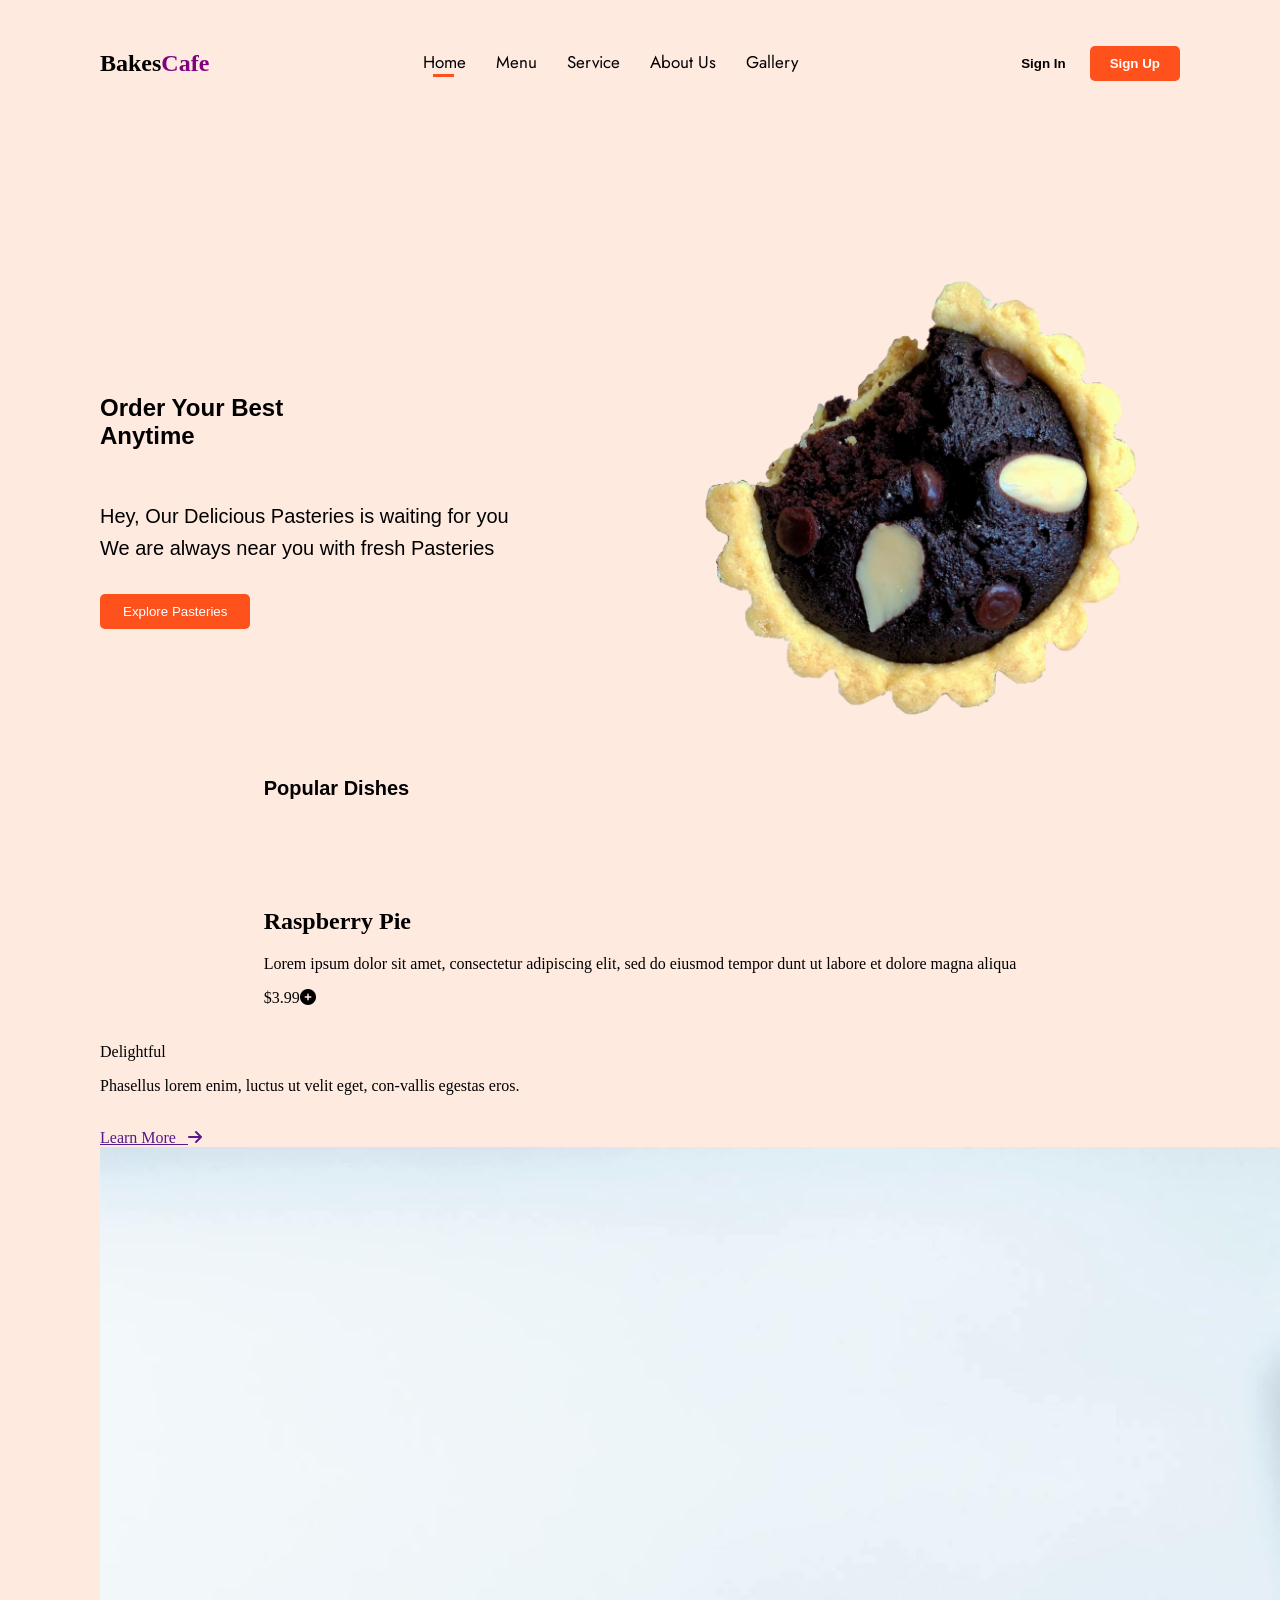
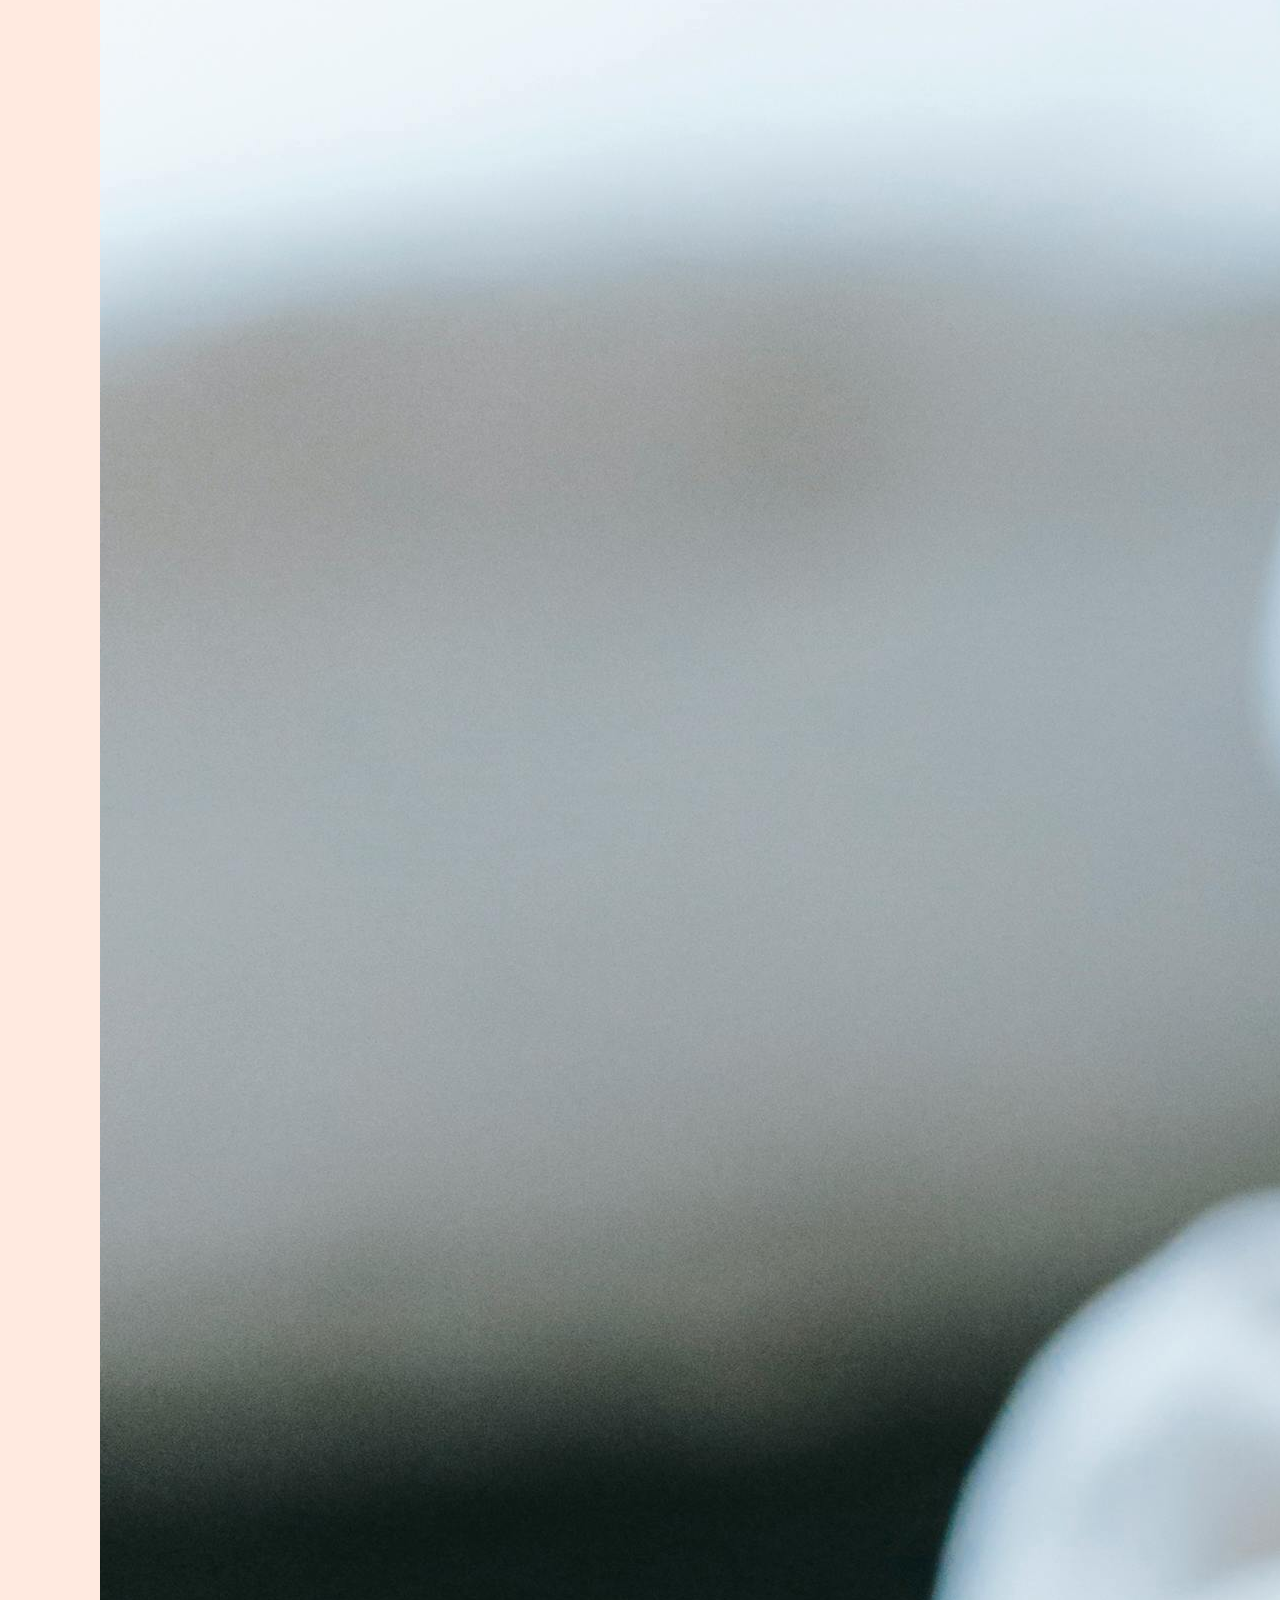
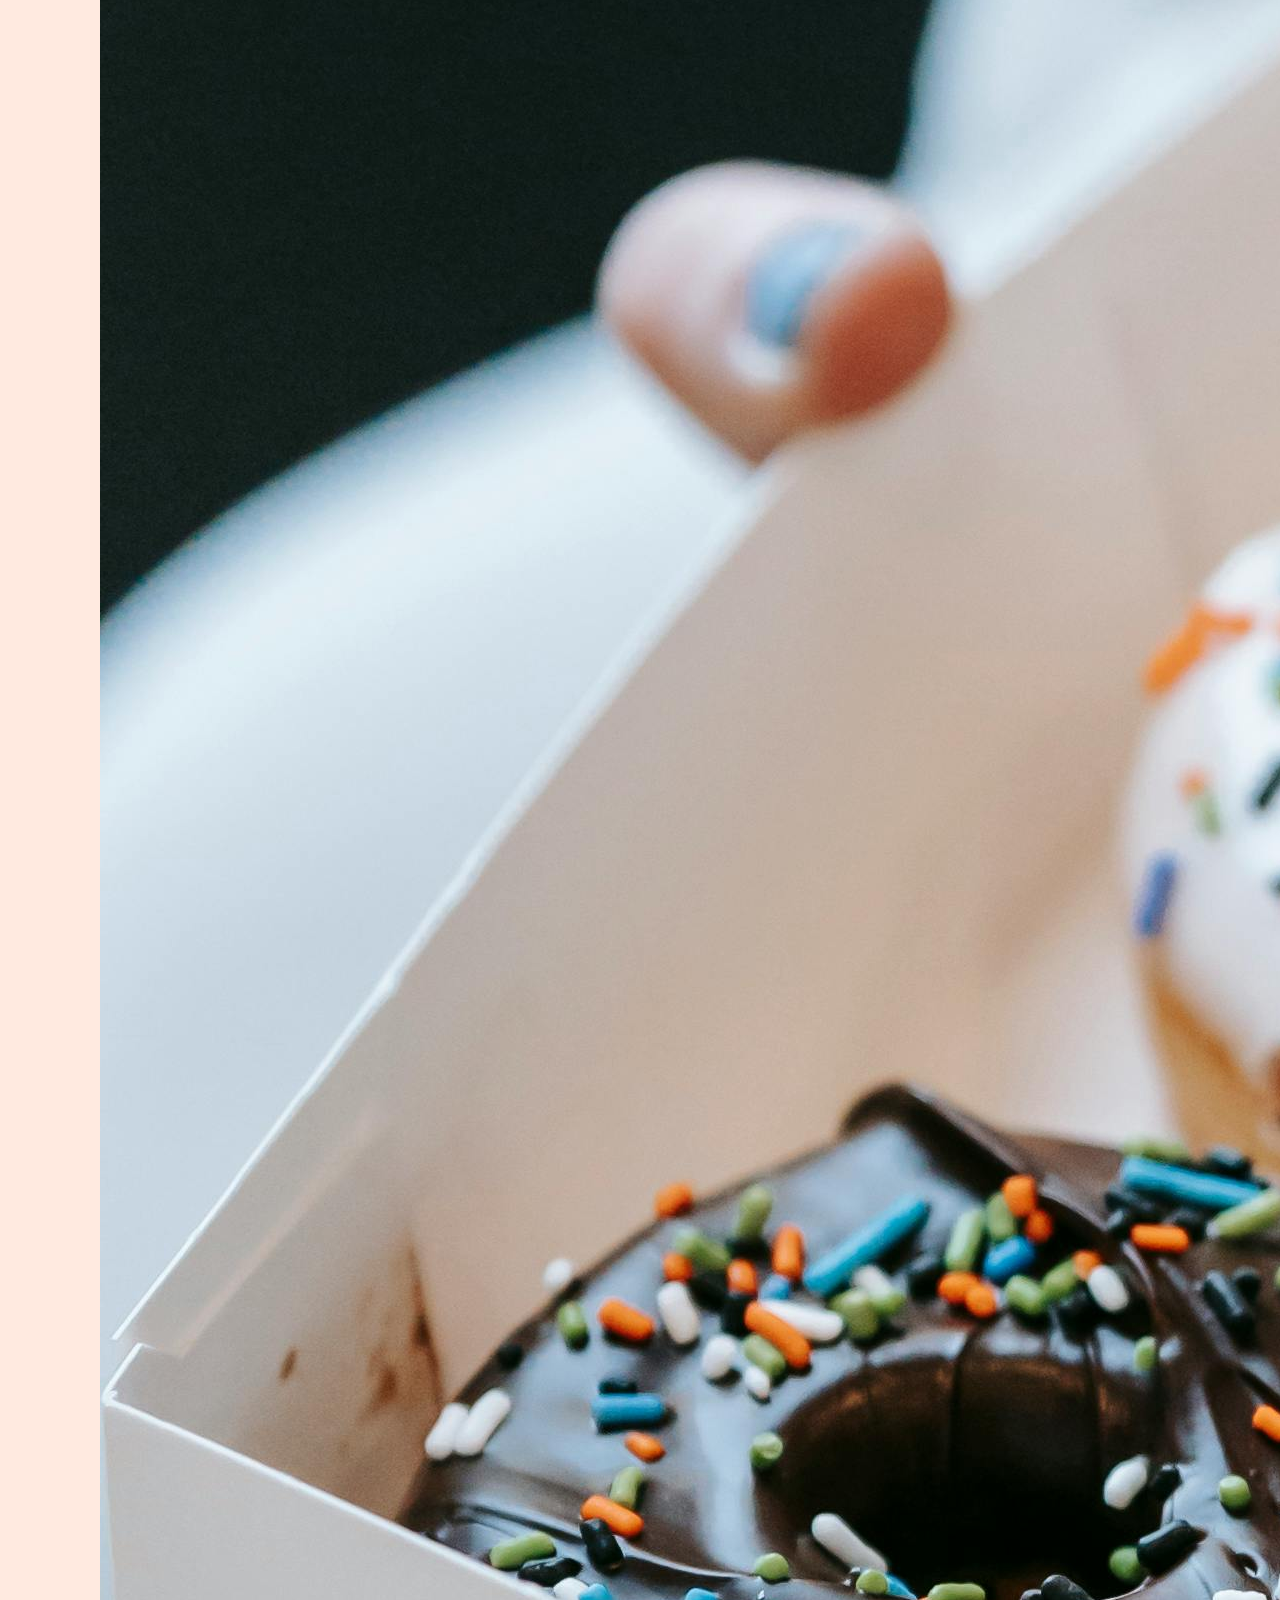
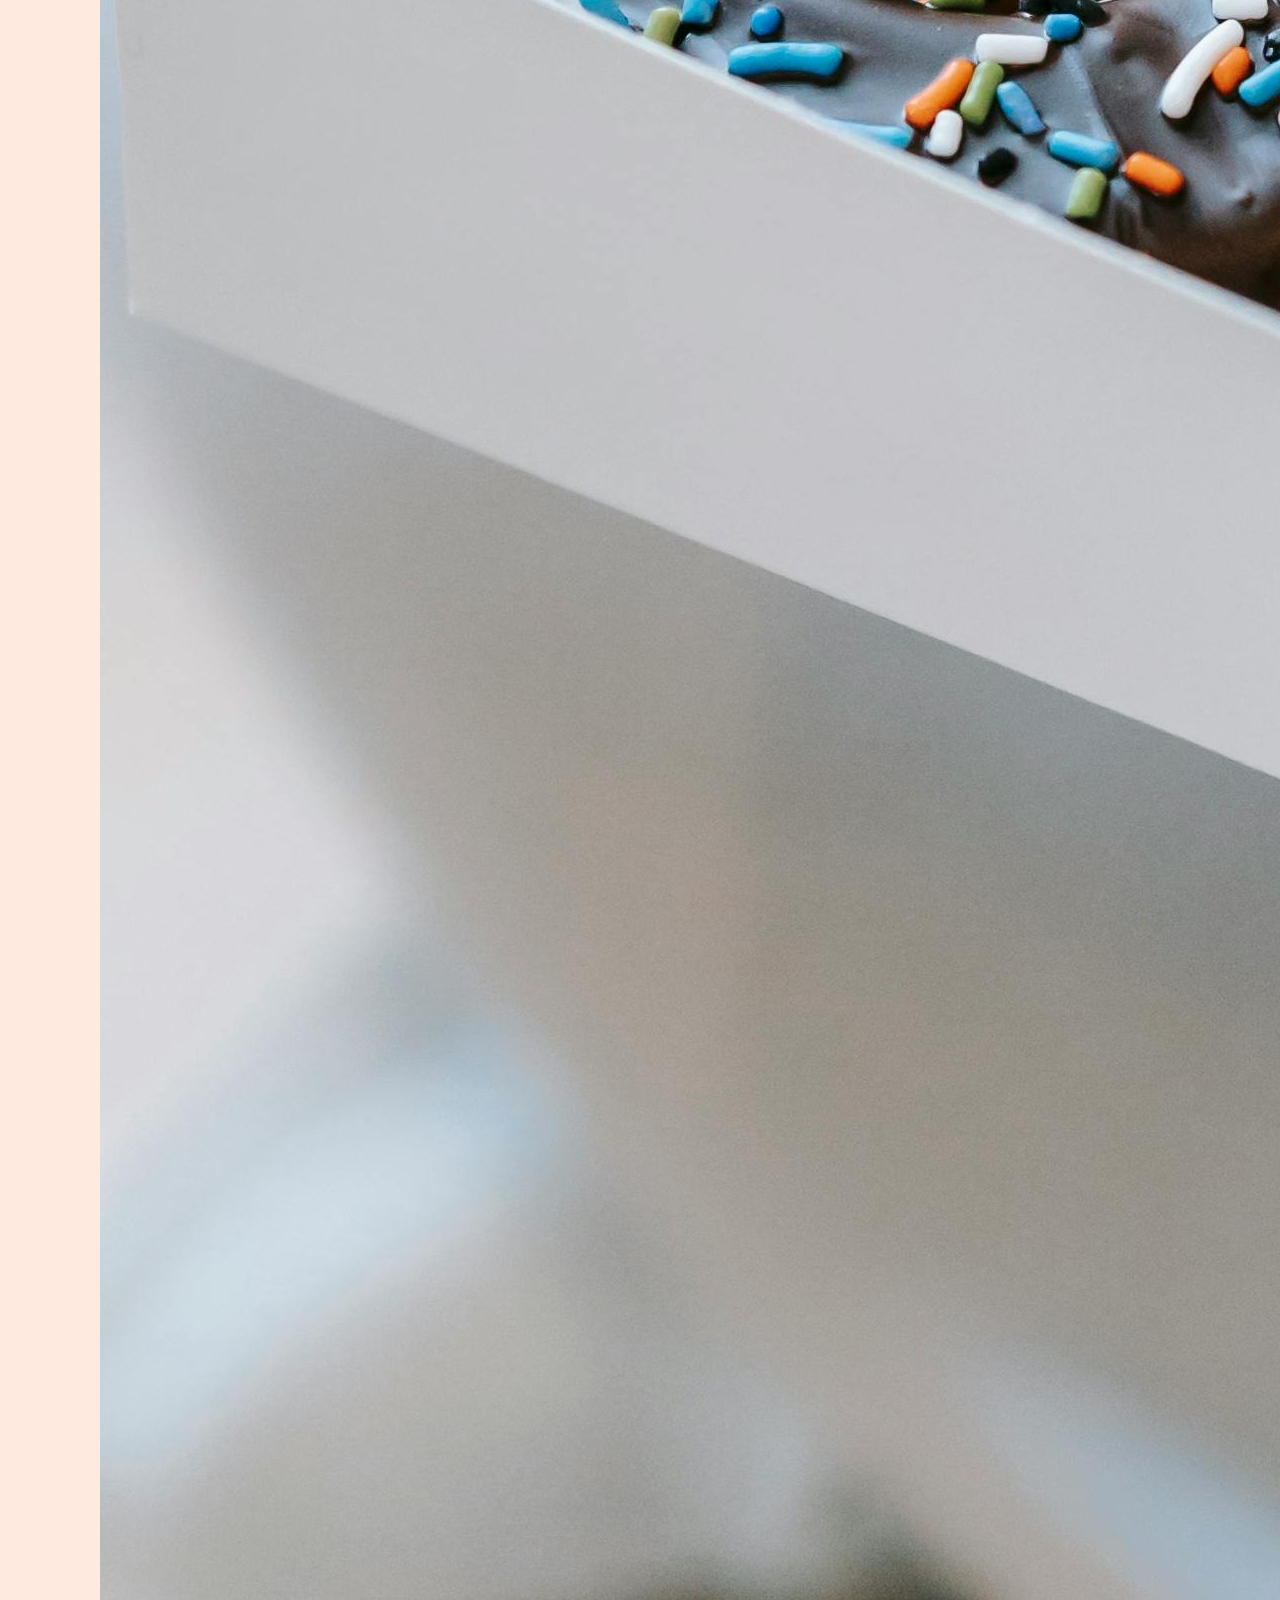
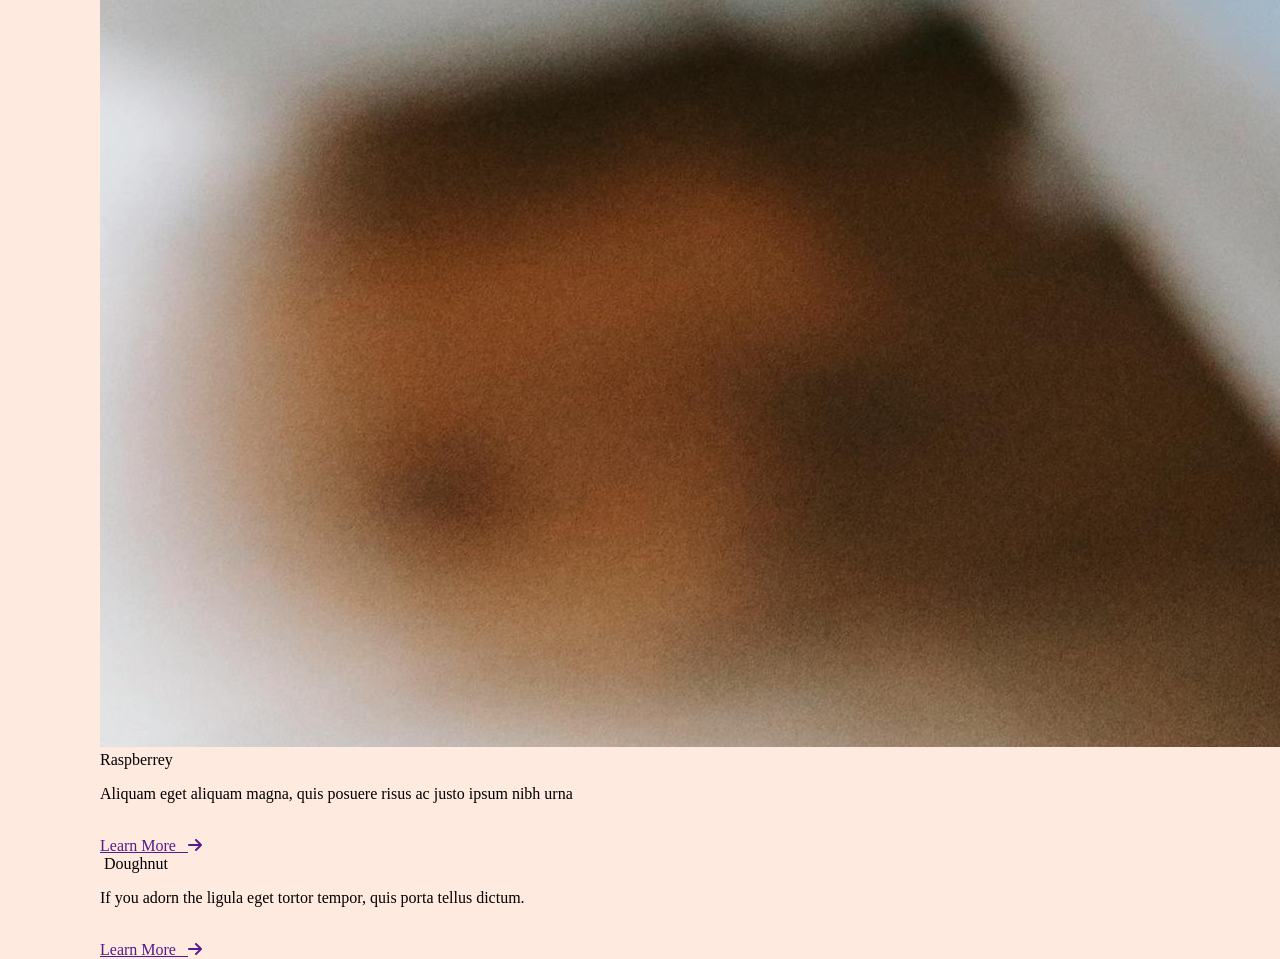
==== index.html @ 2682602b "Update on work" ====
<!DOCTYPE html>
<html lang="en">
<head>
    <meta charset="UTF-8">
    <meta name="viewport" content="width=device-width, initial-scale=1.0">
    <title>BakesCafe</title>
    <link href="https://fonts.googleapis.com/css2?family=Jost&family=Poiret+One&display=swap" rel="stylesheet">
    <link rel="stylesheet" href="./css/styles.css">
    <link rel="stylesheet" href="https://cdn.jsdelivr.net/npm/swiper@11/swiper-bundle.min.css" />
    <link rel="stylesheet" href="https://cdnjs.cloudflare.com/ajax/libs/font-awesome/6.5.2/css/all.min.css" integrity="sha512-SnH5WK+bZxgPHs44uWIX+LLJAJ9/2PkPKZ5QiAj6Ta86w+fsb2TkcmfRyVX3pBnMFcV7oQPJkl9QevSCWr3W6A==" crossorigin="anonymous" referrerpolicy="no-referrer" />
</head>
<body>
    <section class="menu">
        <div class="nav">
            <div class="logo"><h1>Bakes<b>Cafe</b></h1></div>
            <!-- <img src="./assests/images/flour-background.png" alt="Flour Png Image With Transparent Background - Flour Png@pngkey.com"> -->
            <!-- <img id="logo-img" src="./assets/logos/bakes-cafe-high-resolution-logo-transparent.png" alt=""> -->
            <ul>
                <li><a class="active" href="#">Home</a></li>
                <li><a href="#">Menu</a></li>
                <li><a href="#">Service</a></li>
                <li><a href="#">About Us</a></li>
                <li><a href="#">Gallery</a></li>
            </ul>
            
            <div>
                <input class="signin" type="submit" value="Sign In" name="signin">
                <input class="signup" type="submit" value="Sign Up" name="signin">
            </div>
        </div>
    </section>
    <section class="grid">
        <div class="content">
            <div class="content-left">
                <div class="info">
                    <h2>Order Your Best <br> Anytime</h2>
                    <p>Hey, Our Delicious Pasteries is waiting for you<br>
                    We are always near you with fresh Pasteries</p>
                </div>
                <button>Explore Pasteries</button>
            </div>
            <div class="content-right">
                <img src="./assets/images/bite-cake.png" alt="">
            </div>
        </div>
    </section>
    <section class="category">
        <div class="list-items">
            <h3>Popular Dishes</h3>
            <div class="card-list">
                <div class="card">
                    <img src="" alt="">
                    <div class="food-title">
                        <h1>Raspberry Pie</h1>
                    </div>
                    <div class="desc-fod">
                        <p>Lorem ipsum dolor sit amet, consectetur adipiscing elit, sed do eiusmod tempor dunt ut labore et dolore magna aliqua</p>
                    </div>
                    <div class="price">
                        <span>$3.99</span><span><i class="fa-solid fa-circle-plus"></i></i></span>
                    </div>
                </div>

            </div>

        </div>
    </section>



    <section id="menu-lastest-item">
        <div class="latest-item">
            <div class="wrap-pic-booking hov-img-zoom m-l-r-auto">
                <img src="./assets/images/Dough-nut.jpg" alt="">
                <br><br>
                <span class="subtext-one">Delightful</span>
                <p class="subtext-two">Phasellus lorem enim, luctus ut velit eget, con-vallis egestas eros.</p>
                <br>
                <a href="" class="food-story">Learn More
                    &nbsp;<span> <i class="fa-solid fa-arrow-right"></i></span> </a>
            </div>
            <div class="wrap-pic-booking hov-img-zoom m-l-r-auto">
                <img src="./assets/images/dough.jpg" alt=""><br>
                <span class="subtext-one">Raspberrey</span>
                <p class="subtext-two"> Aliquam eget aliquam magna, quis posuere risus ac justo ipsum nibh urna</p>
                <br>
                <a href="" class="food-story">Learn More
                    &nbsp;<span> <i class="fa-solid fa-arrow-right"></i></span> </a>
            </div>
            <div class="wrap-pic-booking hov-img-zoom m-l-r-auto">
                <img src="./assests/images/chocolate-doughnut.jpg" alt="">
                <span class="head-one">Doughnut</span>
                <p class="para-one"> If you adorn the ligula eget tortor tempor, quis porta tellus dictum.</p>
                <br>
                <a href="" class="food-story">Learn More &nbsp;<span> <i class="fa-solid fa-arrow-right"></i></span>
                </a>
            </div>
        </div>
     </section>   

    <!-- <section id="hero">
        <div id="hero-overlay">
        <header>
        
        </header>
        </div>
        
    </section> -->
   
   
</section>
<!-- <section>Gallery
    <div thumbsSlider="" class="swiper mySwiper">
      <div class="swiper-wrapper">
        <div class="swiper-slide">
          <img src="https://swiperjs.com/demos/images/nature-1.jpg" />
        </div>
        <div class="swiper-slide">
          <img src="https://swiperjs.com/demos/images/nature-2.jpg" />
        </div>
        <div class="swiper-slide">
          <img src="https://swiperjs.com/demos/images/nature-3.jpg" />
        </div>
        <div class="swiper-slide">
          <img src="https://swiperjs.com/demos/images/nature-4.jpg" />
        </div>
        <div class="swiper-slide">
          <img src="https://swiperjs.com/demos/images/nature-5.jpg" />
        </div>
        <div class="swiper-slide">
          <img src="https://swiperjs.com/demos/images/nature-6.jpg" />
        </div>
        <div class="swiper-slide">
          <img src="https://swiperjs.com/demos/images/nature-7.jpg" />
        </div>
        <div class="swiper-slide">
          <img src="https://swiperjs.com/demos/images/nature-8.jpg" />
        </div>
        <div class="swiper-slide">
          <img src="https://swiperjs.com/demos/images/nature-9.jpg" />
        </div>
        <div class="swiper-slide">
          <img src="https://swiperjs.com/demos/images/nature-10.jpg" />
        </div>
      </div>
    </div>

    <script src="https://cdn.jsdelivr.net/npm/swiper@11/swiper-bundle.min.js"></script>
  </section> -->
</body>
</html>
---- css/styles.css ----
*::after,::before{
  margin: 0;
  padding: 0;
  box-sizing: border-box;
}

body{
  margin: 0 100px;
  background-color: #ffeae0;
}

.poiret-one-regular {
  font-family: "Poiret One", sans-serif;
  font-weight: 400;
  font-style: normal;
}

.jost {
  font-family: "Jost", sans-serif;
  font-optical-sizing: auto;
  font-weight: 400;
  font-style: normal;
}



/* menu */
.nav{
  width: 100%;
  display: flex;
  justify-content: space-between;
  align-items: center;
  padding: 30px 0;
}

.nav .logo h1{
  font-weight: 600;
  font-family: jost 'sans serif';
  color: #000000;
}

.nav .logo b{
  color: purple;
}

.nav ul{
  display: flex;
  list-style: none;
}
.nav ul li{
  margin-right: 30px;
}
.nav ul li a{
  text-decoration: none;
  color: #000000;
  font-weight: 500px;
  font-family: jost, 'sans serif';
  font-size: 17px;
}


/* =======Active========== */
.nav ul .active::after{
  content: '';
  width: 50%;
  height: 3px;
  background-color: #ff511c;
  display: flex;
  position: relative;
  margin-left: 10px;
}



/* input */
input{
  padding: 10px 20px;
  cursor: pointer;
  font-weight: 600;
}

.signin{
  background: transparent;
  border: none;
}
.signup{
  background-color: #ff511c;
  color: #ffffff;
  outline: none;
  border: none;
  border-radius: 5px;
}

/* content */
.content{
  display: grid;
  grid-template-columns: 50% auto;
  gap: 30px;
  margin-top: 120px;
  align-items: center;
  justify-content: space-between;
  width: 100%;
}

/* content-text */
.content .content-left{
  display: block;
  width: 100%;
  
}
.content .content-left .info{
  max-width: 100%;
  display: flex;
  flex-direction: column;
}
.content .content-left .info h2{
  font-size: 60 px;
  font-family: poriet, sans-serif;
  margin-bottom: 30px;
}
.content .content-left .info p{
  font-size: 20px;
  line-height: 2pc;
  margin-bottom: 30px;
  font-family: poriet, sans-serif;
}

/* content-button */
.content .content-left button{
  padding: 10px 23px;
  background-color: #ff511c;
  color: #ffff;
  border-radius: 5px;
  border: none;
  cursor: pointer;

}

/* content-image */
/* right-side */
.content .content-right {
  display: flex;
  width: 100%;
}

.content .content-right img{
  width: 100%;
  height: 100%;
  position: relative;
  user-select: none;
  animation: rotate 10s linear infinite;
}

/* animatition */
@keyframes rotate{
  0%{
      transform: rotate(0deg);
  }
  100%{
      transform: rotate(360deg);
  }
}

.category{
  width: 100%;
  display: flex;
  /* margin-bottom: 100px; */
  justify-content: center;
}
.category.list-items{
  width: 90%;
  position: relative;
  margin-top: 100px;
}
.category.category h3{
  font-size: 20px;
  font-size: 400;
  font-family: poriet, sans-serif;
  margin-bottom: 70px;
}


















/* siwper-gallery */


/* body {
  background: #000;
  color: #000;
}

.swiper {
  width: 100%;
  height: 300px;
  margin-left: auto;
  margin-right: auto;
}

.swiper-slide {
  background-size: cover;
  background-position: center;
}

.mySwiper2 {
  height: 80%;
  width: 100%;
}

.mySwiper {
  height: 20%;
  box-sizing: border-box;
  padding: 10px 0;
}

.mySwiper .swiper-slide {
  width: 25%;
  height: 100%;
  opacity: 0.4;
}

.mySwiper .swiper-slide-thumb-active {
  opacity: 1;
}

.swiper-slide img {
  display: block;
  width: 100%;
  height: 100%;
  object-fit: cover;
} */
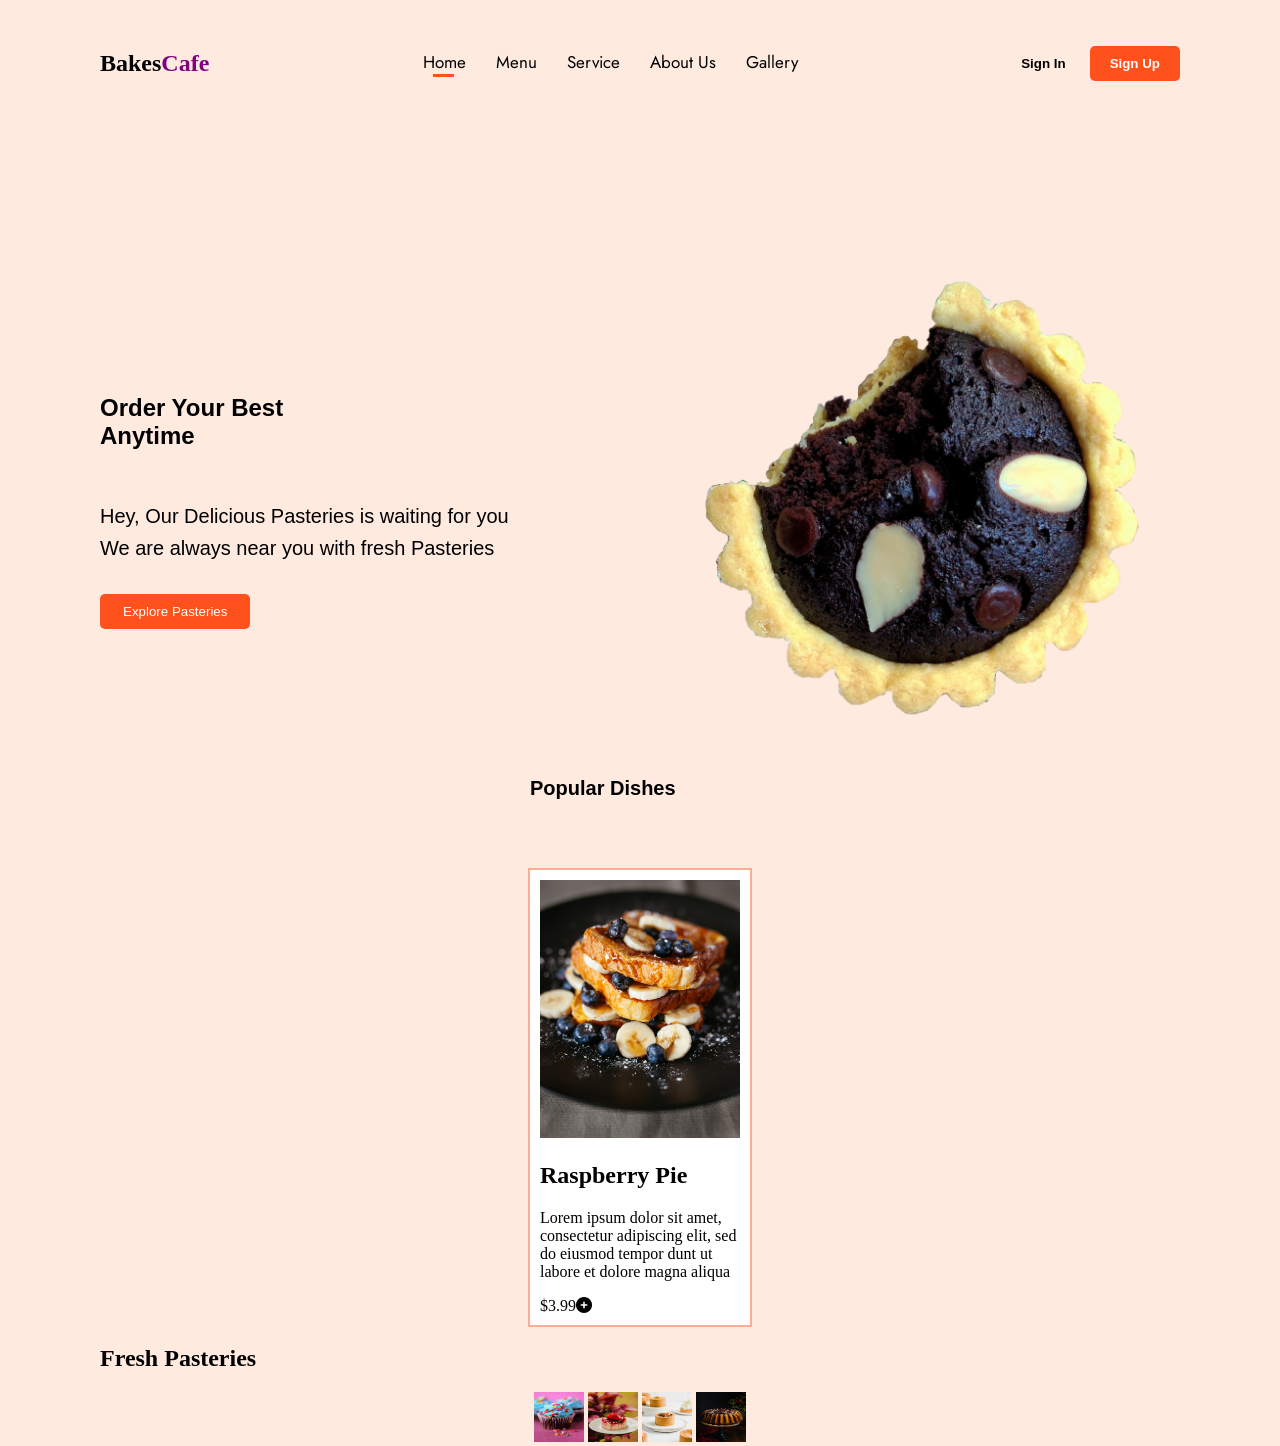
==== commit c81cac51: "Add other parts" ====
--- a/index.html
+++ b/index.html
@@ -49,7 +49,7 @@
             <h3>Popular Dishes</h3>
             <div class="card-list">
                 <div class="card">
-                    <img src="" alt="">
+                    <img src="./assets/images/toast-blueberries.jpg" alt="bread toasted and filled ">
                     <div class="food-title">
                         <h1>Raspberry Pie</h1>
                     </div>
@@ -60,18 +60,29 @@
                         <span>$3.99</span><span><i class="fa-solid fa-circle-plus"></i></i></span>
                     </div>
                 </div>
-
             </div>
-
         </div>
     </section>
 
+<section id="Pasteries">
+    <div class="fresh">
+        <h1>Fresh Pasteries</h1>
+    </div>
+    <div id="fresh-images">
+        <div>
+            <img  id="cup" src="./assets/images/cup-cake.jpg" alt="">
+            <img  id="cheese" src="./assets/images/cheese- cake-small.jpg" alt="">
+            <img id="small" src="./assets/images/brown-small-pie.jpg" alt="">
+            <img id="pie" src="./assets/images/pie.jpg" alt="">
+        </div>
+    </div>
 
+</section>
 
-    <section id="menu-lastest-item">
+    <!-- <section id="menu-lastest-item">
         <div class="latest-item">
             <div class="wrap-pic-booking hov-img-zoom m-l-r-auto">
-                <img src="./assets/images/Dough-nut.jpg" alt="">
+                <img src="./assets/images/rasperry-pie.jpg" alt="">
                 <br><br>
                 <span class="subtext-one">Delightful</span>
                 <p class="subtext-two">Phasellus lorem enim, luctus ut velit eget, con-vallis egestas eros.</p>
@@ -80,7 +91,7 @@
                     &nbsp;<span> <i class="fa-solid fa-arrow-right"></i></span> </a>
             </div>
             <div class="wrap-pic-booking hov-img-zoom m-l-r-auto">
-                <img src="./assets/images/dough.jpg" alt=""><br>
+                <img src="./assets/images/cup-filled-with-oreo.jpg" alt=""><br>
                 <span class="subtext-one">Raspberrey</span>
                 <p class="subtext-two"> Aliquam eget aliquam magna, quis posuere risus ac justo ipsum nibh urna</p>
                 <br>
@@ -96,7 +107,7 @@
                 </a>
             </div>
         </div>
-     </section>   
+     </section>    -->
 
     <!-- <section id="hero">
         <div id="hero-overlay">
--- a/css/styles.css
+++ b/css/styles.css
@@ -178,70 +178,49 @@
   font-family: poriet, sans-serif;
   margin-bottom: 70px;
 }
-
-
-
-
-
-
-
-
-
-
-
-
-
-
-
-
-
-
-/* siwper-gallery */
-
-
-/* body {
-  background: #000;
-  color: #000;
-}
-
-.swiper {
-  width: 100%;
-  height: 300px;
-  margin-left: auto;
-  margin-right: auto;
-}
-
-.swiper-slide {
-  background-size: cover;
-  background-position: center;
-}
-
-.mySwiper2 {
-  height: 80%;
-  width: 100%;
-}
-
-.mySwiper {
-  height: 20%;
-  box-sizing: border-box;
-  padding: 10px 0;
-}
-
-.mySwiper .swiper-slide {
-  width: 25%;
-  height: 100%;
-  opacity: 0.4;
-}
-
-.mySwiper .swiper-slide-thumb-active {
-  opacity: 1;
-}
-
-.swiper-slide img {
+.category .category.list-items .card-list{
+  display: grid;
+  grid-template-columns: repeat(4, 1fr);
+}
+.category .card-list .card{
+  width: 200px;
+  height: auto;
   display: block;
-  width: 100%;
-  height: 100%;
+  padding: 10px;
+  background-color: #ffffff;
+  outline: 2px solid #faad96 ;
+}
+
+.category .card-list .card img{
+  width: 200px;
+  height: auto;
   object-fit: cover;
-} */
-
-
+  object-position: center;
+  background-repeat: no-repeat;
+}
+
+.fresh h1{
+
+}
+
+#fresh-images{
+  display: flex;
+  justify-content: center;
+  align-items: center;
+}
+#cup{
+  width: 50px;
+  height: 50px;
+}
+#cheese{
+  width: 50px;
+  height: 50px;
+}
+#small{
+  width: 50px;
+  height: 50px;
+}
+#pie{
+  width: 50px;
+  height: 50px;
+}
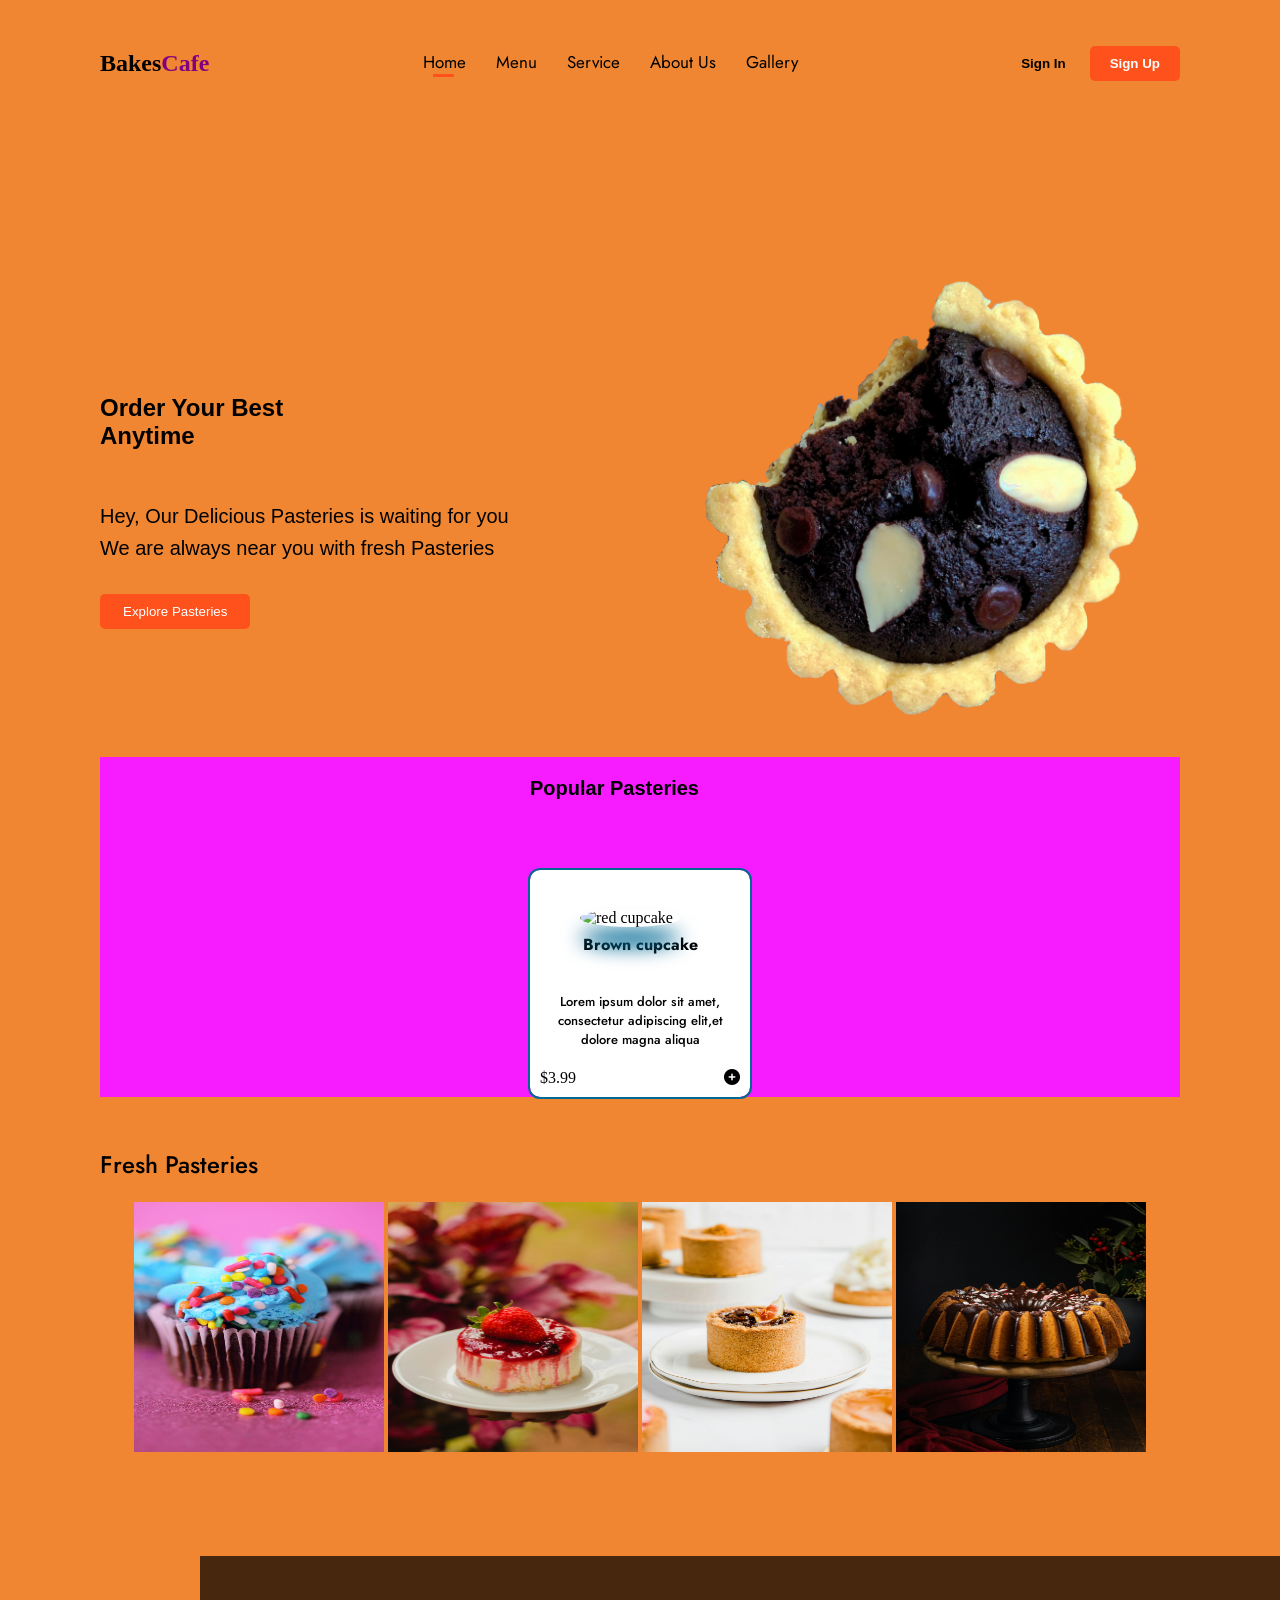
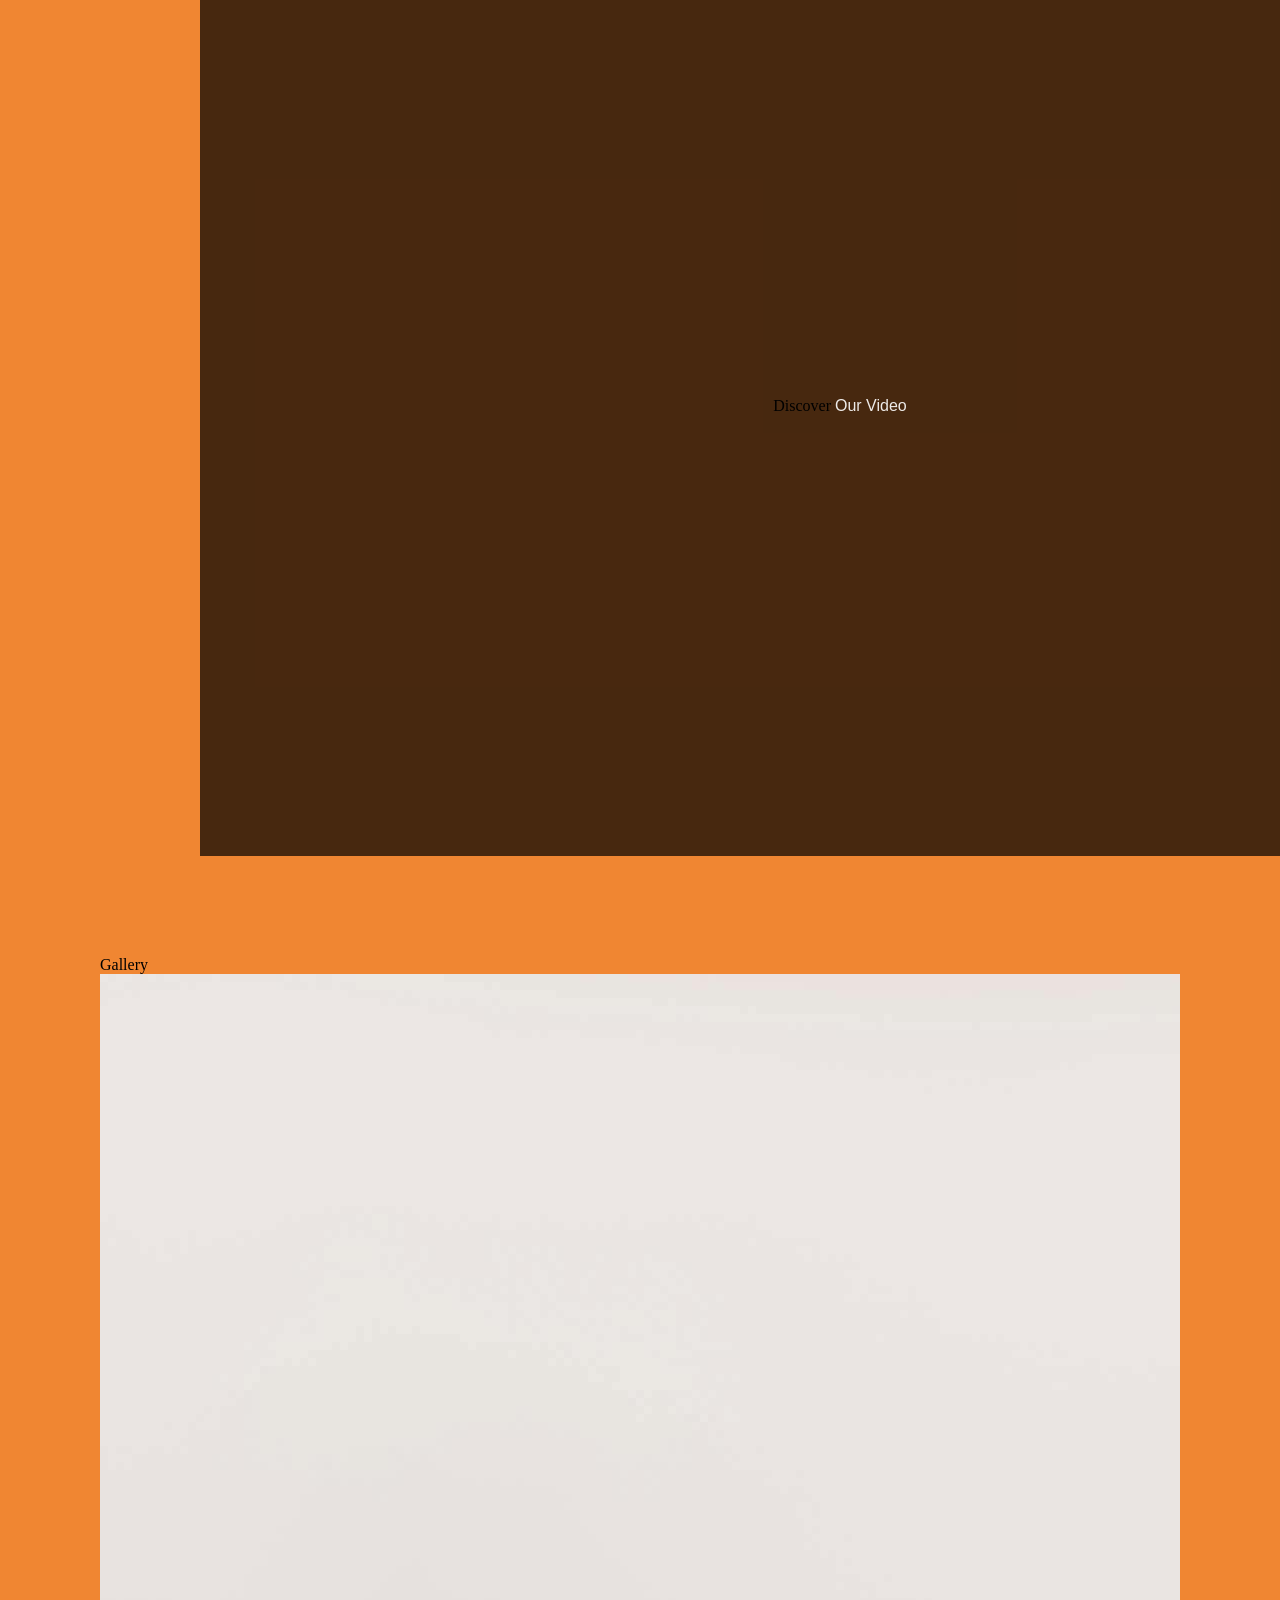
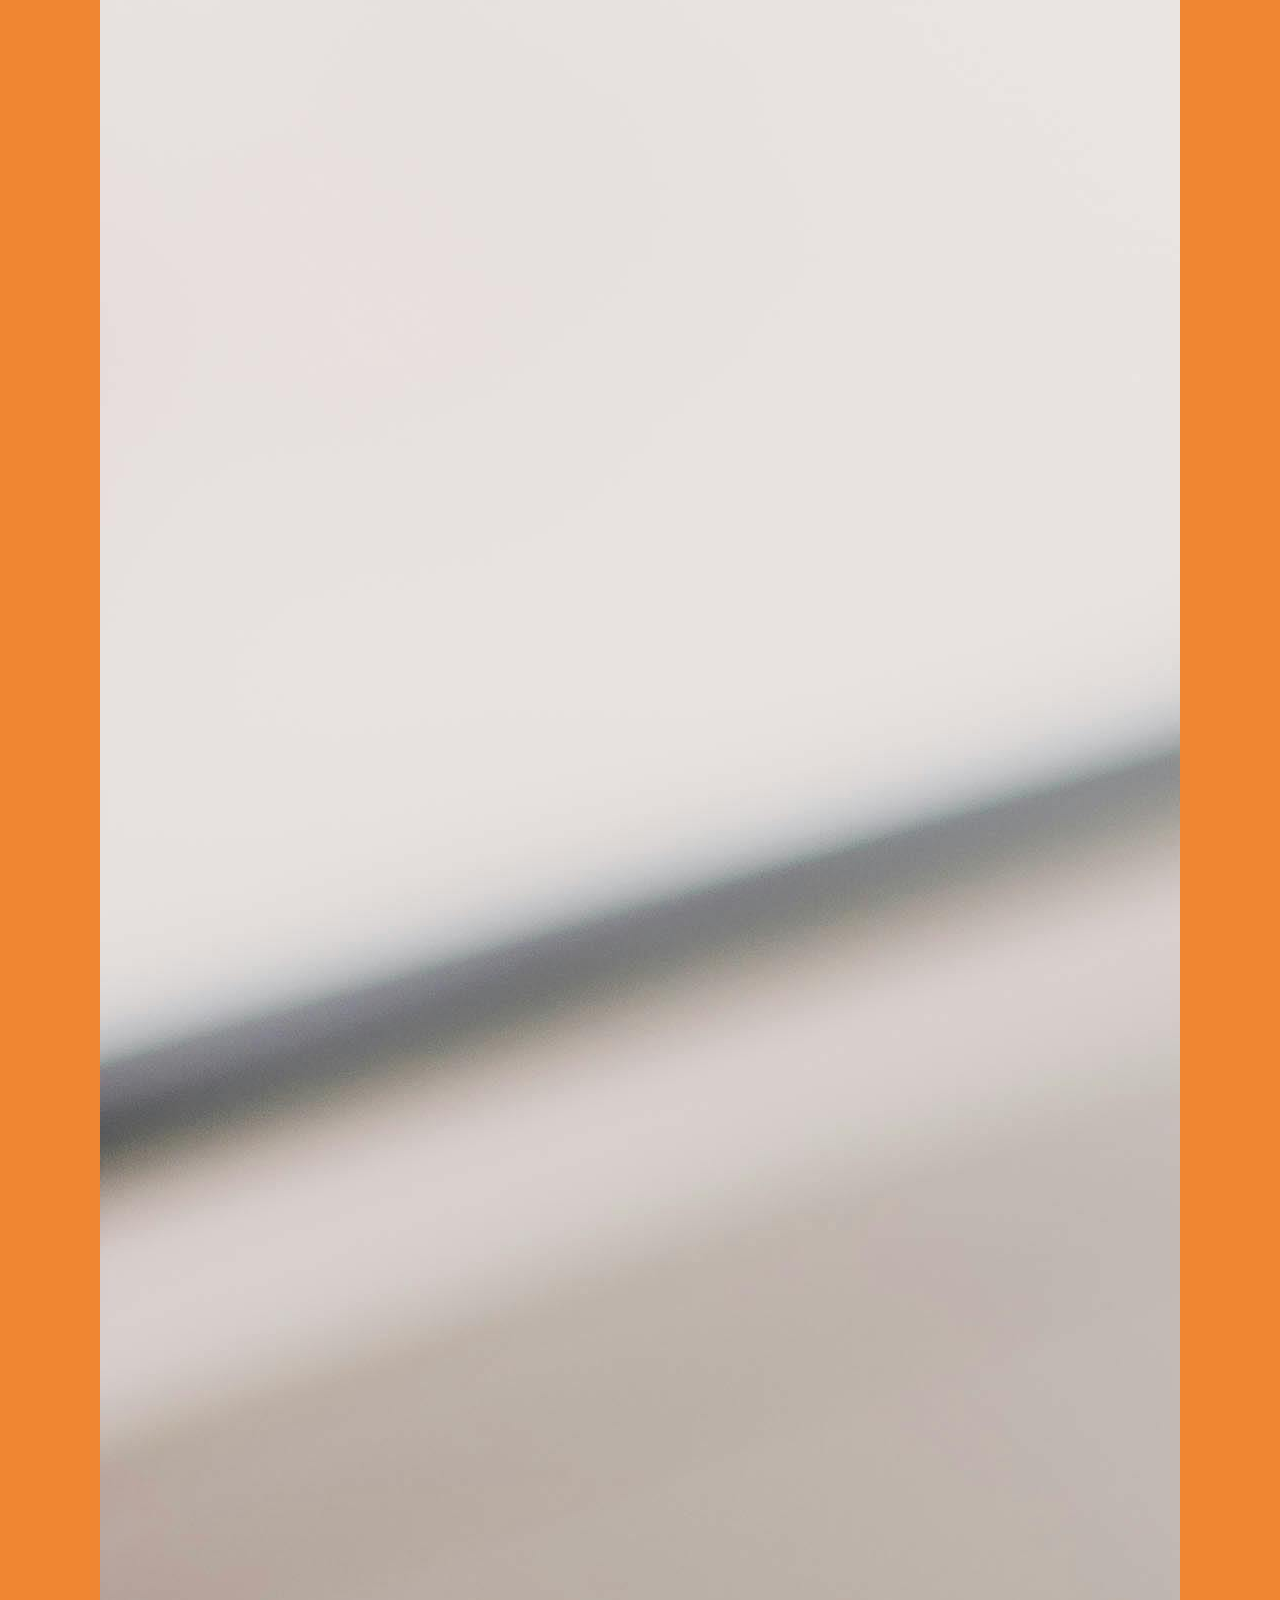
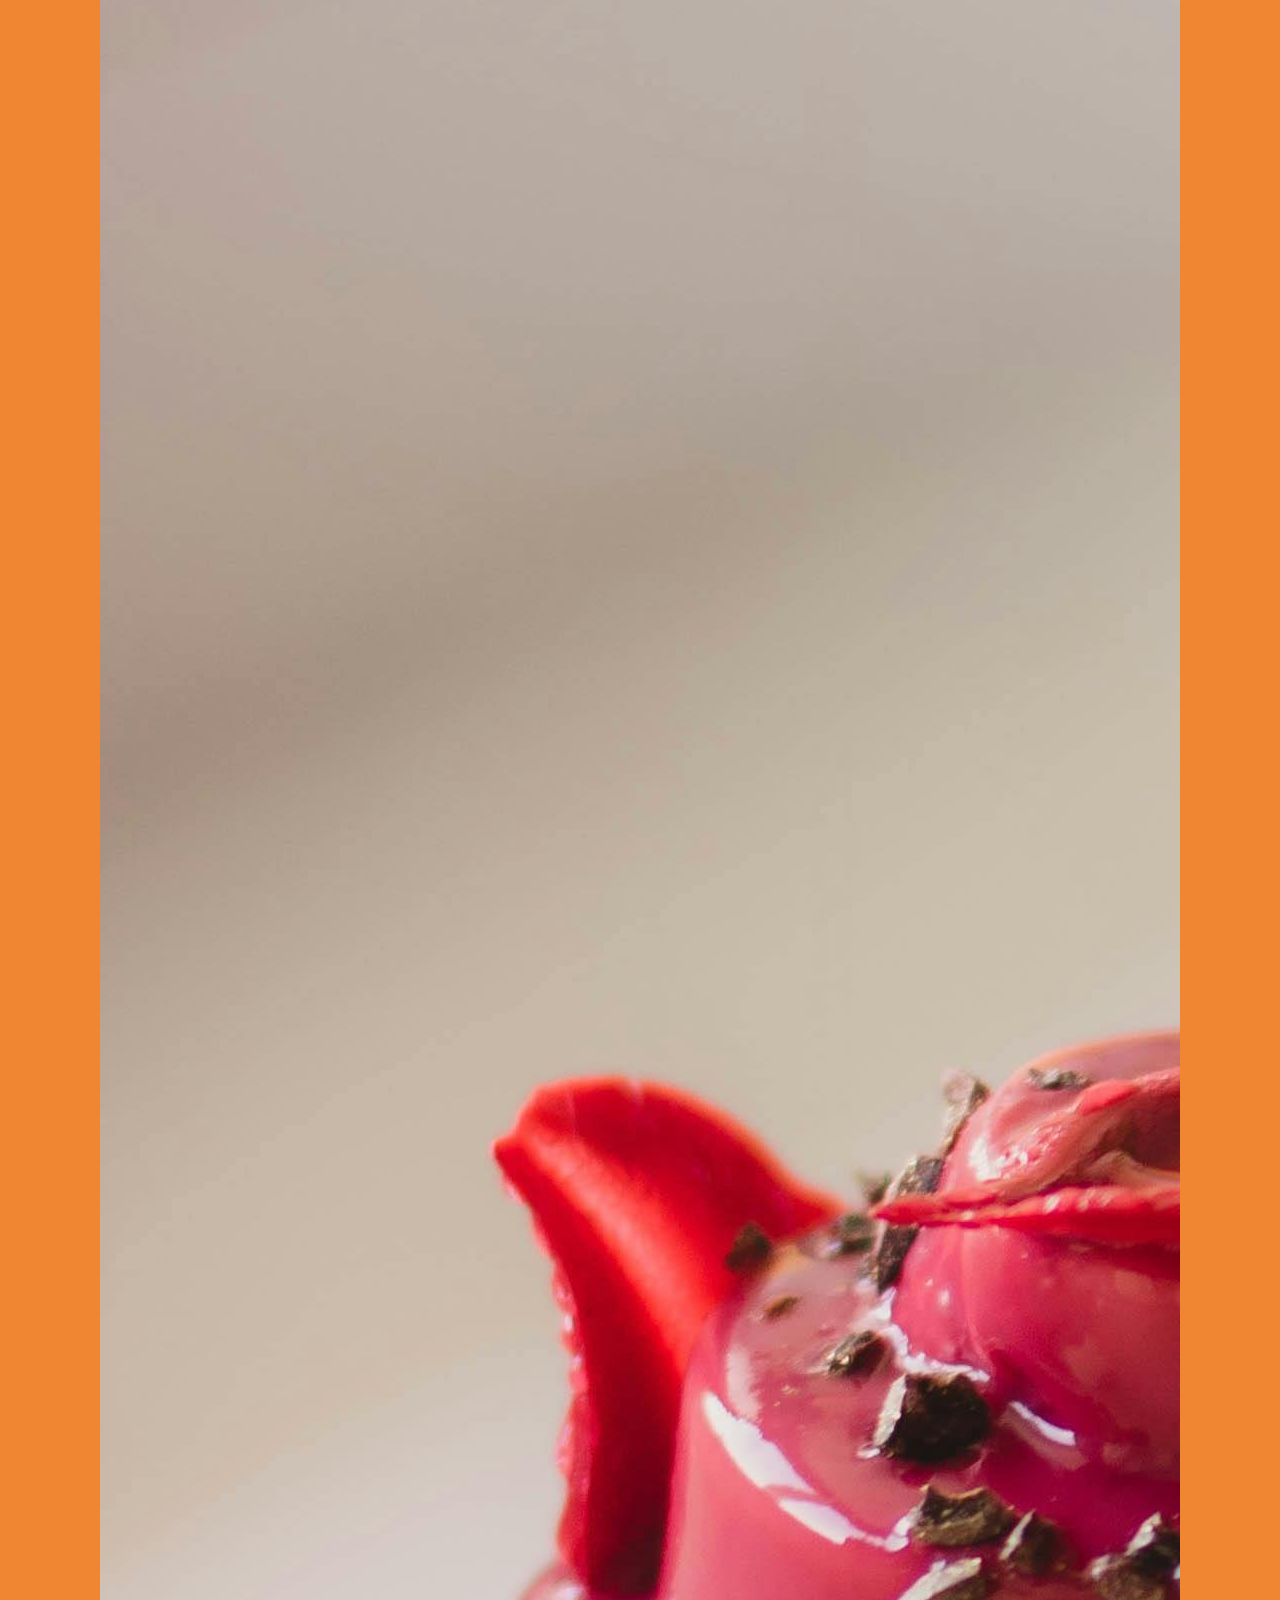
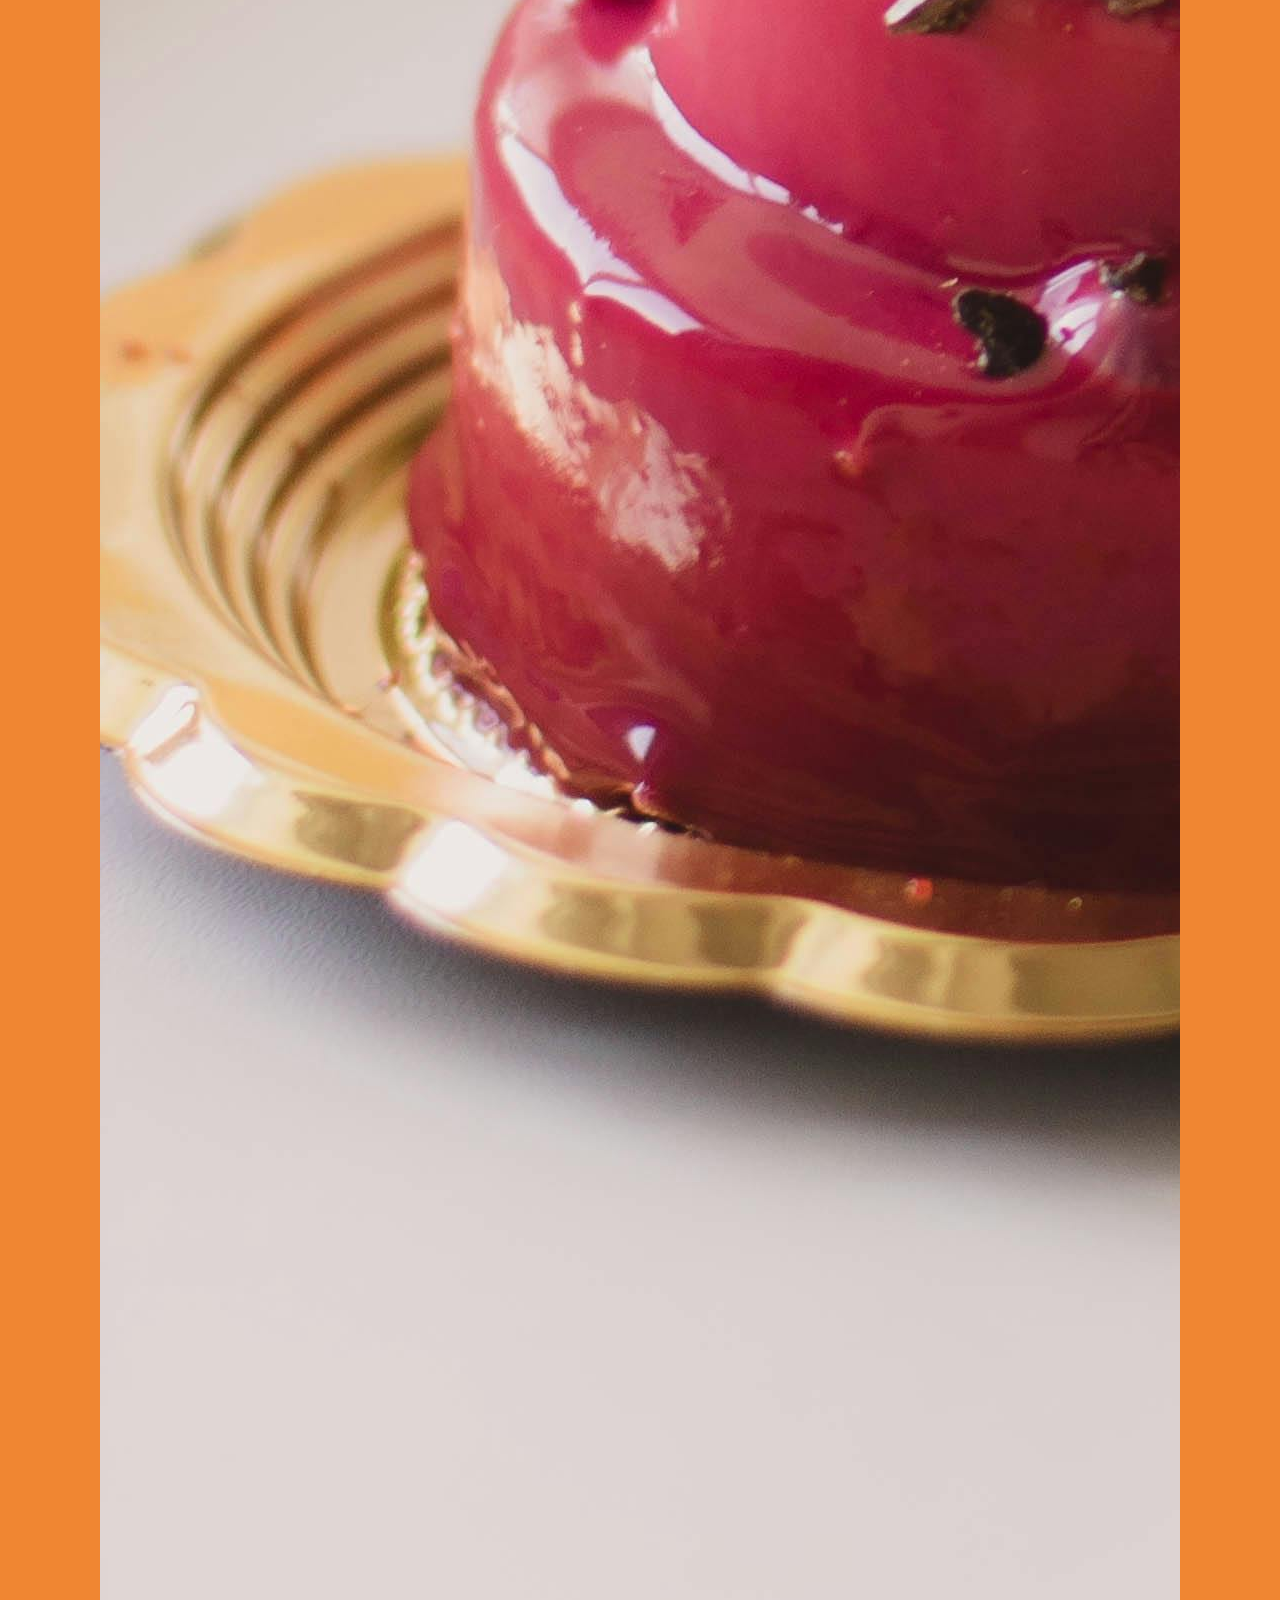
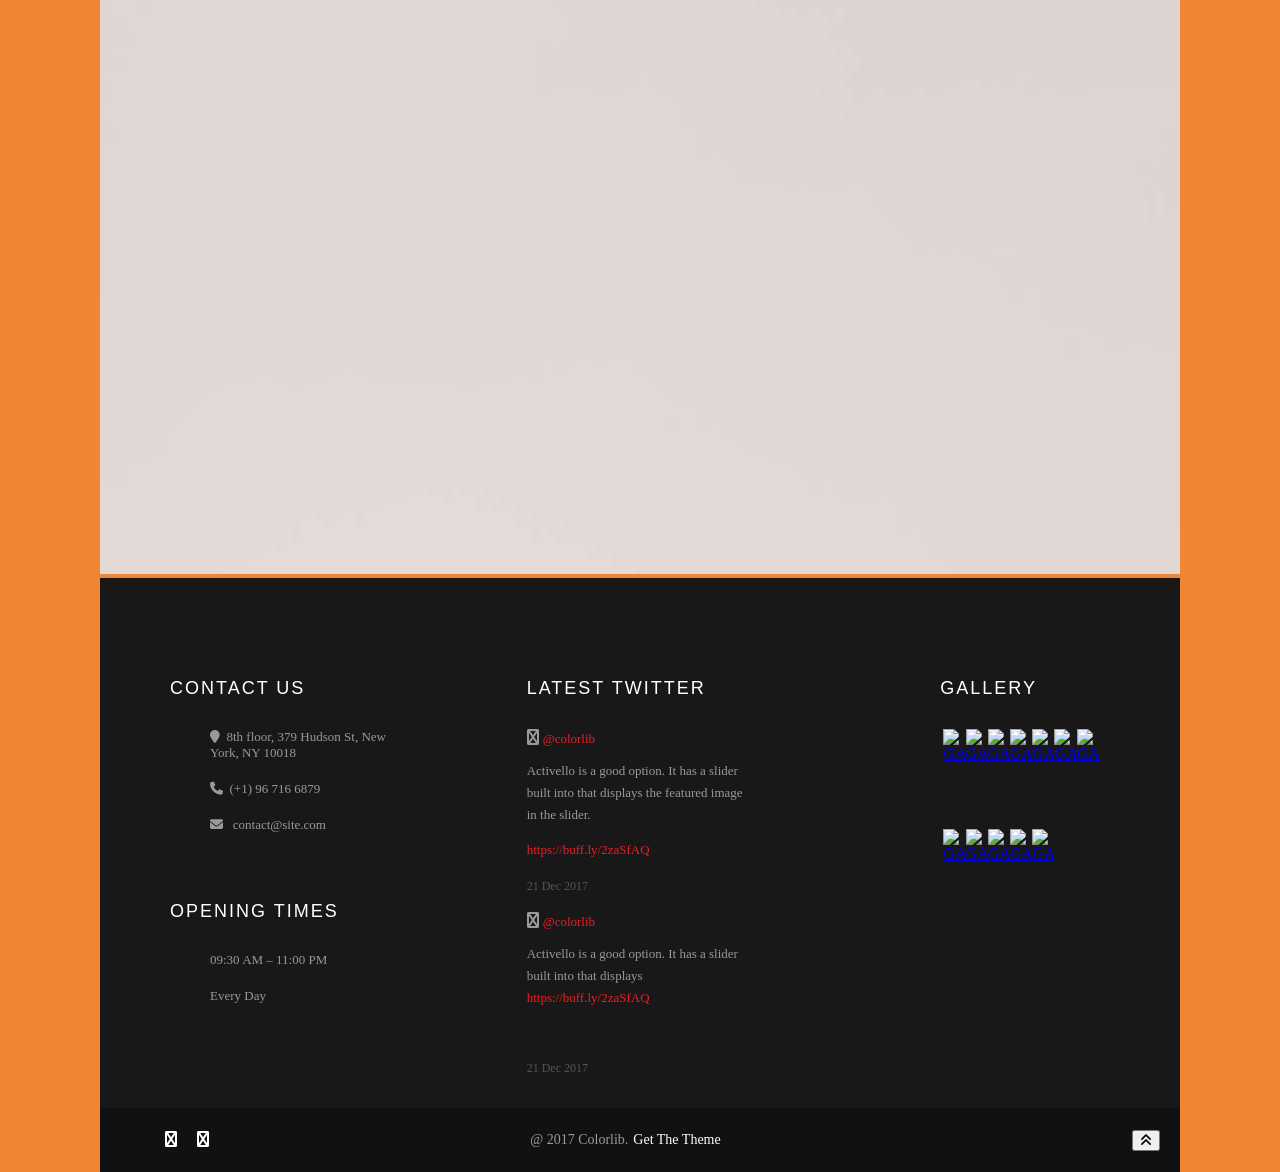
==== commit 0317b73c: "Add another section" ====
--- a/index.html
+++ b/index.html
@@ -44,17 +44,18 @@
             </div>
         </div>
     </section>
+
     <section class="category">
         <div class="list-items">
-            <h3>Popular Dishes</h3>
+            <h3>Popular Pasteries</h3>
             <div class="card-list">
                 <div class="card">
-                    <img src="./assets/images/toast-blueberries.jpg" alt="bread toasted and filled ">
+                    <img src="./assets/images/brown-cupcake.png" alt="red cupcake">
                     <div class="food-title">
-                        <h1>Raspberry Pie</h1>
+                        <h1>Brown cupcake</h1>
                     </div>
-                    <div class="desc-fod">
-                        <p>Lorem ipsum dolor sit amet, consectetur adipiscing elit, sed do eiusmod tempor dunt ut labore et dolore magna aliqua</p>
+                    <div class="desc-food">
+                        <p>Lorem ipsum dolor sit amet, consectetur adipiscing elit,et dolore magna aliqua</p>
                     </div>
                     <div class="price">
                         <span>$3.99</span><span><i class="fa-solid fa-circle-plus"></i></i></span>
@@ -79,35 +80,23 @@
 
 </section>
 
-    <!-- <section id="menu-lastest-item">
-        <div class="latest-item">
-            <div class="wrap-pic-booking hov-img-zoom m-l-r-auto">
-                <img src="./assets/images/rasperry-pie.jpg" alt="">
-                <br><br>
-                <span class="subtext-one">Delightful</span>
-                <p class="subtext-two">Phasellus lorem enim, luctus ut velit eget, con-vallis egestas eros.</p>
-                <br>
-                <a href="" class="food-story">Learn More
-                    &nbsp;<span> <i class="fa-solid fa-arrow-right"></i></span> </a>
-            </div>
-            <div class="wrap-pic-booking hov-img-zoom m-l-r-auto">
-                <img src="./assets/images/cup-filled-with-oreo.jpg" alt=""><br>
-                <span class="subtext-one">Raspberrey</span>
-                <p class="subtext-two"> Aliquam eget aliquam magna, quis posuere risus ac justo ipsum nibh urna</p>
-                <br>
-                <a href="" class="food-story">Learn More
-                    &nbsp;<span> <i class="fa-solid fa-arrow-right"></i></span> </a>
-            </div>
-            <div class="wrap-pic-booking hov-img-zoom m-l-r-auto">
-                <img src="./assests/images/chocolate-doughnut.jpg" alt="">
-                <span class="head-one">Doughnut</span>
-                <p class="para-one"> If you adorn the ligula eget tortor tempor, quis porta tellus dictum.</p>
-                <br>
-                <a href="" class="food-story">Learn More &nbsp;<span> <i class="fa-solid fa-arrow-right"></i></span>
-                </a>
-            </div>
-        </div>
-     </section>    -->
+<section id="video-sec">
+    <video id="video" autoplay muted loop>
+        <source src="./assets/videos/chef.mp4" type="video/mp4">
+    </video>
+
+    <div id="video-overlay">
+        <div class="sub-header">
+            <span class="Jost">
+                Discover
+            </span>
+            <span class="poiret-one-regular">
+                Our Video
+            </span>
+        </div>
+    </div>
+</section>
+
 
     <!-- <section id="hero">
         <div id="hero-overlay">
@@ -119,12 +108,11 @@
     </section> -->
    
    
-</section>
-<!-- <section>Gallery
+<section>Gallery
     <div thumbsSlider="" class="swiper mySwiper">
       <div class="swiper-wrapper">
         <div class="swiper-slide">
-          <img src="https://swiperjs.com/demos/images/nature-1.jpg" />
+          <img src="./assets/images/strawberry-pud.jpg" />
         </div>
         <div class="swiper-slide">
           <img src="https://swiperjs.com/demos/images/nature-2.jpg" />
@@ -157,6 +145,104 @@
     </div>
 
     <script src="https://cdn.jsdelivr.net/npm/swiper@11/swiper-bundle.min.js"></script>
-  </section> -->
+  </section>
+
+
+
+
+  <footer class="footer">
+    <div class="footer-contact">
+        <h4>CONTACT US</h4>
+        <ul>
+            <li><i class="fa fa-map-marker fs-16"></i>&nbsp; 8th floor, 379 Hudson St, New York, NY 10018</li>
+            <li><i class="fa fa-phone fs-16"></i></i>&nbsp; (+1) 96 716 6879</li>
+            <li><i class="fa fa-envelope fs-13"></i> </i>&nbsp; contact@site.com</li>
+        </ul>
+        <br>
+        <h4>OPENING TIMES</h4>
+        <ul>
+            <li>09:30 AM – 11:00 PM</li>
+            <li>Every Day</li>
+        </ul>
+    </div>
+   
+    <div class="footer-social">
+        <h4>LATEST TWITTER</h4>
+            <i class="fa fa-twitter"></i>
+            <a href="#"> @colorlib</a>
+            <p>Activello is a good option. It has a slider built into that displays the featured image in the slider.</p>
+            <a href="#"> https://buff.ly/2zaSfAQ </a>
+            <br><br>
+           <span> 21 Dec 2017</span>
+            <br><br>
+            <i class="fa fa-twitter"></i>
+            <a href="#"> @colorlib </a>
+            <p>Activello is a good option. It has a slider built into that displays</a><a href="#"> https://buff.ly/2zaSfAQ </a></p>
+            <br><br>
+            <span>21 Dec 2017</span>
+    </div>
+
+<div class="footer-gallery">
+<h4 class="gallery-text">GALLERY</h4>
+<div class="wrap-gallery-footer">
+    <a class="item-gallery-footer wrap-pic-w" href="images/photo-gallery-01.jpg">
+        <img src="./assets/images/bar.jpg" alt="GALLERY">
+    </a>
+    <a class="item-gallery-footer wrap-pic-w" href="images/photo-gallery-02.jpg">
+        <img src="./assets/images/bread.jpg" alt="GALLERY">
+    </a>
+    <a class="item-gallery-footer wrap-pic-w" href="images/photo-gallery-03.jpg">
+        <img src="./assets/images/chef.png" alt="GALLERY">
+    </a>
+    <a class="item-gallery-footer wrap-pic-w" href="images/photo-gallery-04.jpg">
+    <img src="./assets/images/hamburger.jpg" alt="GALLERY">
+    </a>
+    <a class="item-gallery-footer wrap-pic-w" href="images/photo-gallery-05.jpg">
+    <img src="./assets/images/hero_bg.jpg" alt="GALLERY">
+    </a>
+    <a class="item-gallery-footer wrap-pic-w" href="images/photo-gallery-06.jpg">
+    <img src="./assets/images/hotdog.jpg" alt="GALLERY">
+    </a>
+    <a class="item-gallery-footer wrap-pic-w" href="images/photo-gallery-07.jpg">
+    <img src="./assets/images/menupic-five.jpg" alt="GALLERY">
+    </a>
+    <a class="item-gallery-footer wrap-pic-w" href="images/photo-gallery-08.jpg">
+    <img src="./assets/images/menupic-four.jpg" alt="GALLERY">
+    </a>
+    <a class="item-gallery-footer wrap-pic-w" href="images/photo-gallery-09.jpg">
+    <img src="./assets/images/menupic-three.jpg" alt="GALLERY">
+    </a>
+    <a class="item-gallery-footer wrap-pic-w" href="images/photo-gallery-10.jpg">
+    <img src="./assets/images/menupic-two.jpg" alt="GALLERY">
+    </a>
+    <a class="item-gallery-footer wrap-pic-w" href="images/photo-gallery-11.jpg">
+    <img src="./assets/images/menupic-one.jpg" alt="GALLERY">
+    </a>
+    <a class="item-gallery-footer wrap-pic-w" href="images/photo-gallery-12.jpg">
+    <img src="./assets/images/restfront.jpg" alt="GALLERY">
+    </a>
+    </div>
+    </div>
+
+
+    </footer>
+    <div class="after-footer">
+  
+        <div class="icons-footer">
+            <a href="#" ><i class="fa fa-tripadvisor"></i></a>
+            <a href="#" ><i class="fa fa-facebook m-l-18"></i></a>
+            <a href="#" ><i class="fa fa-twitter m-l-18"></i></a>
+       </div>
+       <div class="color-lib">
+            @ 2017 Colorlib.
+            <a href="#" class="txt18">
+            Get The Theme
+            </a>
+            </div>
+          
+       <button class="symbol-back"><i class="fa fa-angle-double-up" aria-hidden="true"></i></button>
+       
+    </div>
+
 </body>
 </html>
--- a/css/styles.css
+++ b/css/styles.css
@@ -1,12 +1,13 @@
 *::after,::before{
   margin: 0;
   padding: 0;
-  box-sizing: border-box;
+  
 }
 
 body{
   margin: 0 100px;
-  background-color: #ffeae0;
+  background-color: #F08632;
+  overflow-x: hidden;
 }
 
 .poiret-one-regular {
@@ -100,6 +101,7 @@
   align-items: center;
   justify-content: space-between;
   width: 100%;
+  
 }
 
 /* content-text */
@@ -164,17 +166,18 @@
 .category{
   width: 100%;
   display: flex;
-  /* margin-bottom: 100px; */
+  margin-bottom: 50px;
   justify-content: center;
+  background-color: #f71cff;
 }
 .category.list-items{
   width: 90%;
   position: relative;
-  margin-top: 100px;
+  margin-top: 50px;
 }
 .category.category h3{
   font-size: 20px;
-  font-size: 400;
+  font-size: 600;
   font-family: poriet, sans-serif;
   margin-bottom: 70px;
 }
@@ -186,21 +189,59 @@
   width: 200px;
   height: auto;
   display: block;
-  padding: 10px;
+  padding: 10px; 
+  border-radius: 10px;
+  position: relative;
   background-color: #ffffff;
-  outline: 2px solid #faad96 ;
+  outline: 2px solid #006994 ;
 }
 
 .category .card-list .card img{
-  width: 200px;
+  width: 100px;
   height: auto;
+  bottom: 170px;
+  left: 50px;
   object-fit: cover;
   object-position: center;
   background-repeat: no-repeat;
-}
-
+  position:absolute;
+  box-shadow: 0 20px 20px #006994;
+  border-radius: 50%;
+}
+
+.category .card-list .card .food-title{
+  padding: 40px 0 10px;
+}
+
+.category .card-list .card .food-title h1{
+  text-align: center;
+  font-weight: bold;
+  font-size: 16px;
+  font-family: jost, sans-serif;
+}
+.category .card .desc-food{
+  font-size: 13px;
+  text-align: center;
+  font-weight: 500;
+  margin-bottom: 20px;
+  font-family: jost, sans-serif;
+}
+
+.category .card .price{
+  display: flex;
+  align-items: center;
+  justify-content: space-between;
+
+}
+#Pasteries{
+  margin-bottom: 100px;
+}
 .fresh h1{
-
+display: flex;
+text-align: center;
+align-items: center;
+font-weight: 500;
+font-family: jost,sans-serif;
 }
 
 #fresh-images{
@@ -209,18 +250,222 @@
   align-items: center;
 }
 #cup{
-  width: 50px;
-  height: 50px;
+  width: 250px;
+  height: 250px;
 }
 #cheese{
-  width: 50px;
-  height: 50px;
+  width: 250px;
+  height: 250px;
 }
 #small{
-  width: 50px;
-  height: 50px;
+  width: 250px;
+  height: 250px;
 }
 #pie{
-  width: 50px;
-  height: 50px;
-}
+  width: 250px;
+  height: 250px;
+}
+#video-sec{
+  width:100vw;
+  height: 100vh;
+  position: relative;
+  margin: 100px;
+}
+
+#video{
+  width: inherit;
+  height: inherit;
+  object-fit: cover;
+  padding: 20px;
+  display: flex;
+  justify-content: center;
+  align-items: center;
+}
+
+
+#video-overlay{
+position: absolute;
+top: 0;
+left: 0;
+background-color: rgba(0,0,0,0.7);
+width: inherit;
+height: inherit;
+display: flex;
+align-items: center;
+justify-content: center;
+
+}
+
+#video-overlay span:last-child{
+  color: rgba(255, 255, 255, 0.9);
+}
+
+
+
+.footer {
+  display: grid;
+  grid-template-columns: 1fr 1fr 1fr;
+  gap: 10px;
+  padding: 10px;
+  height: 510px;    
+  background-color: #191818;
+}
+
+.footer h4 {
+  font-family: 'Poppins', sans-serif;
+  font-weight: 200;
+  font-size: 18px;
+  color: white;
+  letter-spacing: 2px;
+  margin-top: 30px;
+  margin-bottom: 30px;
+}
+
+.footer-contact ul li {
+  list-style: none;
+  color: white;
+  font-family: Montserrat;
+  font-weight: 400;
+  font-size: 13px;
+  color: #999999;
+  margin: 20px 0;
+}
+
+.footer-contact, .footer-social, .footer-gallery {
+  margin: 60px;
+}
+
+.footer-social a{
+  text-decoration: none;
+  color:#ec1d25;
+  font-size: 13px;
+  font-family: Montserrat;
+}
+.footer-social i{
+  color: #999999;
+}
+.footer-social span{
+  font-family: Montserrat;
+  font-weight: 400;
+  font-size: 12px;
+  color: #555555;
+
+}
+
+.footer-social p {
+  list-style: none;
+  font-family: Montserrat;
+  font-weight: 400;
+  font-size: 13px;
+  color: #999999;
+  line-height: 1.7;
+  /* margin: 20px 0; */
+}
+
+.wrap-gallery-footer {
+  margin-left: 60px;
+  display: flex;
+  flex-wrap: wrap;
+}
+.modal-gallery{
+  margin-left: 60px;
+  display: flex;
+  flex-wrap: wrap;
+}
+
+.item-gallery-footer {
+  display: block;
+  position: relative;
+  width: calc((100% - 100px) / 3); /* 3 items per row, adjust margin */
+  height: 100px; /* Set a fixed height for uniformity */
+  overflow: hidden;
+}
+.item-gallery-side {
+  display: flex;
+  justify-content: center;
+  width: calc((100% - 50px) / 3); /* 3 items per row, adjust margin */
+  height: 100px; /* Set a fixed height for uniformity */
+  overflow: hidden;
+}
+
+.item-gallery-footer img {
+  width: 70%;
+  height: 65%;
+  object-fit: cover; /* Ensures the image covers the entire area */
+ }
+ 
+.item-gallery-side img {
+  width: 90%;
+  height: 80%;
+  object-fit: cover; /* Ensures the image covers the entire area */
+ }
+
+.item-gallery-footer:hover img {
+  filter: brightness(0.5) sepia(1) hue-rotate(-50deg) saturate(4); /* Apply a red tint on hover */
+}
+
+
+
+
+
+.gallery-text{
+  margin-left: 57px;
+}
+
+.after-footer {
+  background-color:#212529; /* Match footer background */
+  padding: 20px;
+  text-align: center;
+}
+
+.after-footer {
+  background-color: #111111; /* Match footer background */
+  padding: 20px;
+  display: flex;
+  justify-content: space-between;
+  align-items: center;
+}
+
+.footer-content {
+  display: flex;
+  width: 100%;
+  justify-content: space-between;
+  align-items: center;
+}
+
+.icons-footer {
+  display: flex;
+  flex-direction: row;
+  align-items: center;
+  margin-left: 15px;
+}
+
+.icons-footer a {
+  color: white;
+  margin: 0 10px; 
+}
+
+.icons-footer a:hover {
+  color: #d61c22;
+}
+
+.color-lib {
+  display: flex;
+  align-items: center;
+  font-size: 14px;
+  line-height: 1.7;
+  margin-right: 100px;
+  color: #999999;
+}
+
+.color-lib a {
+  font-size: 14px;
+  line-height: 1.7;
+  text-decoration: none;
+  color: white;
+  margin-left: 5px; /* Add spacing between text and link */
+}
+
+.color-lib a:hover {
+  color: #d61c22;
+}
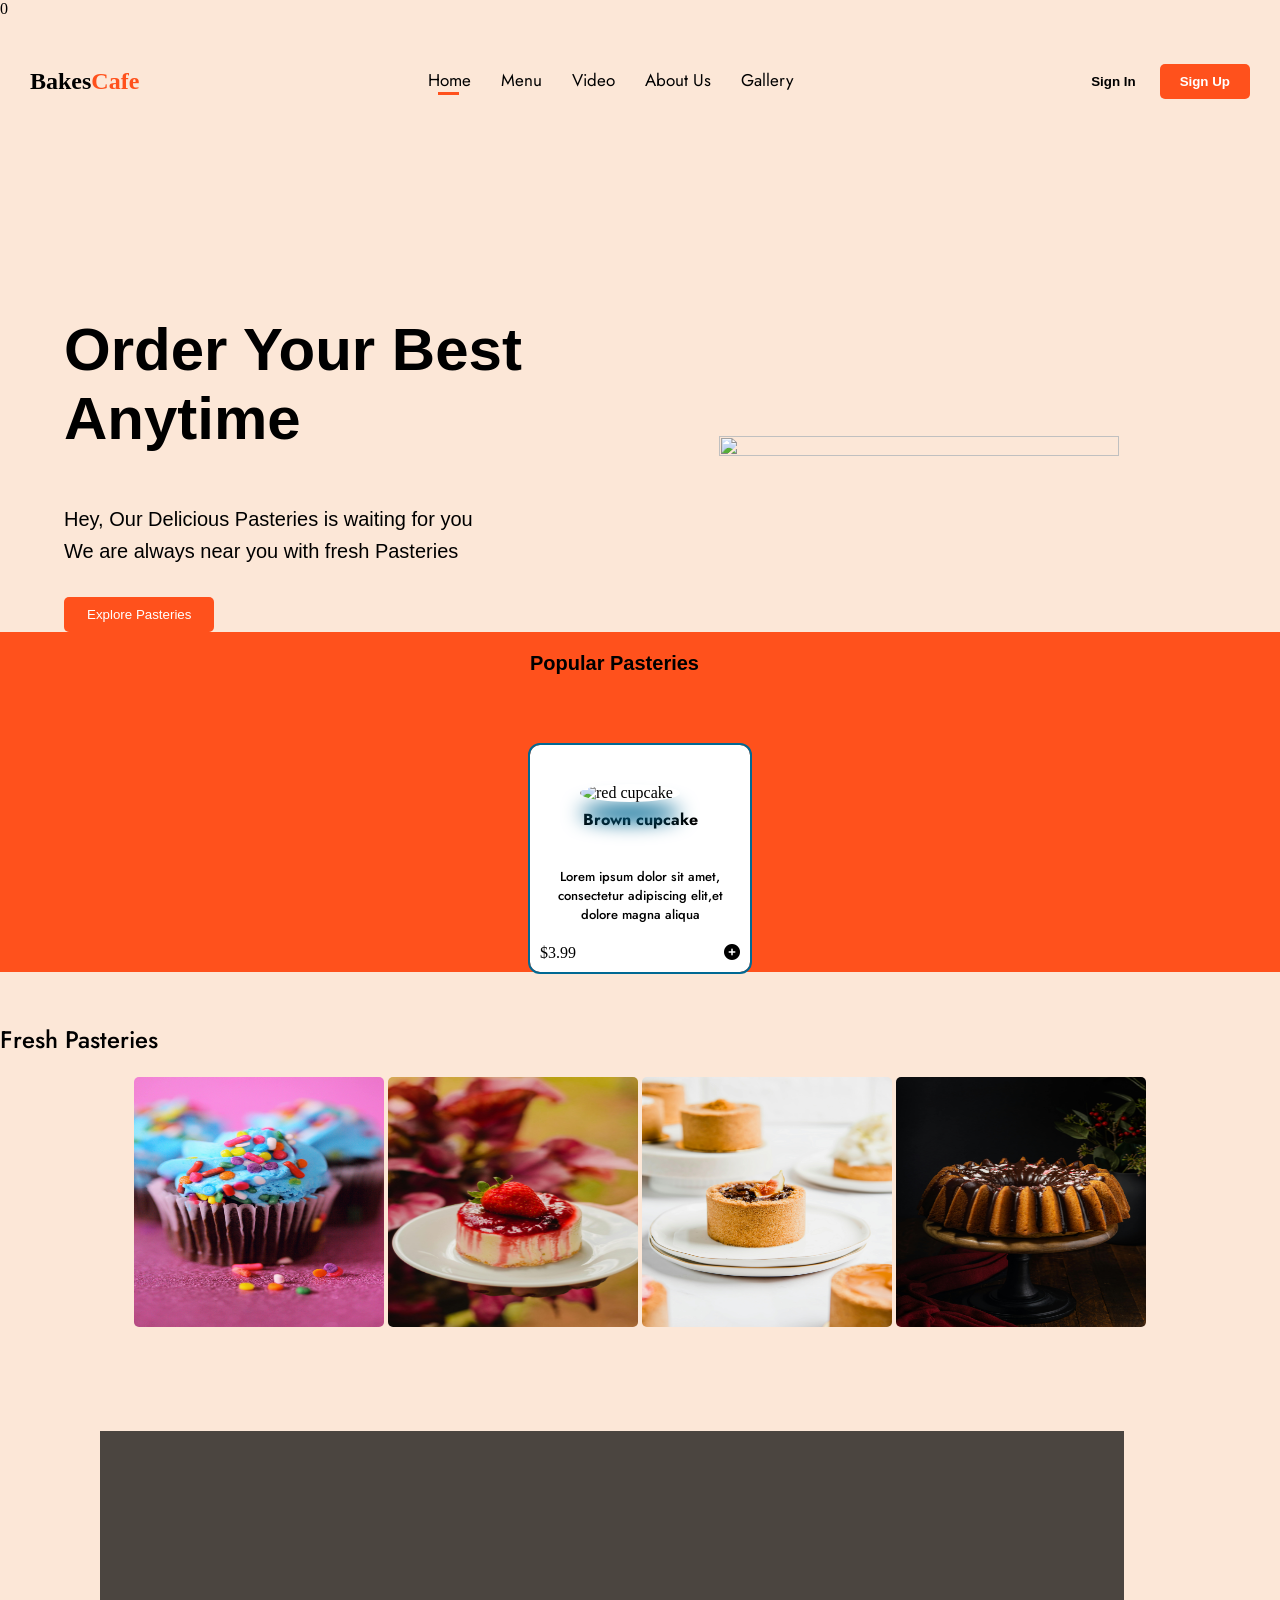
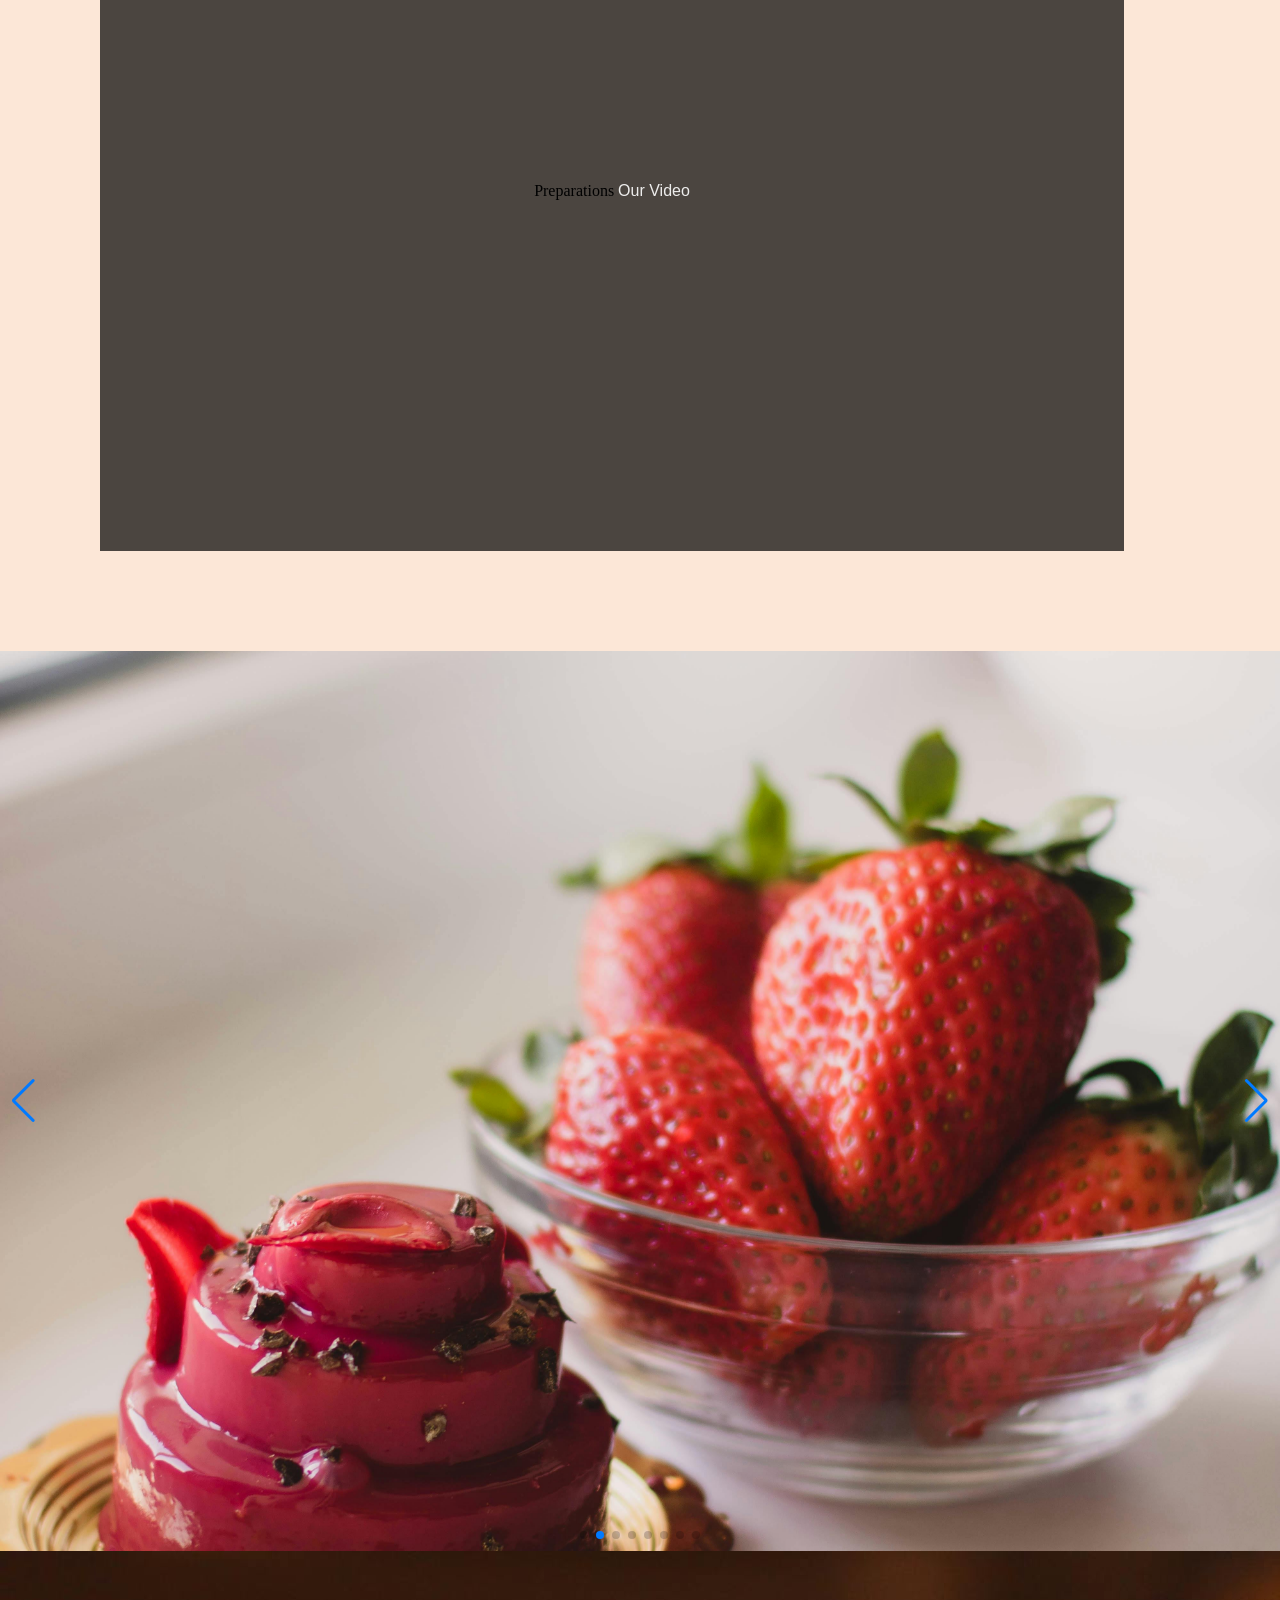
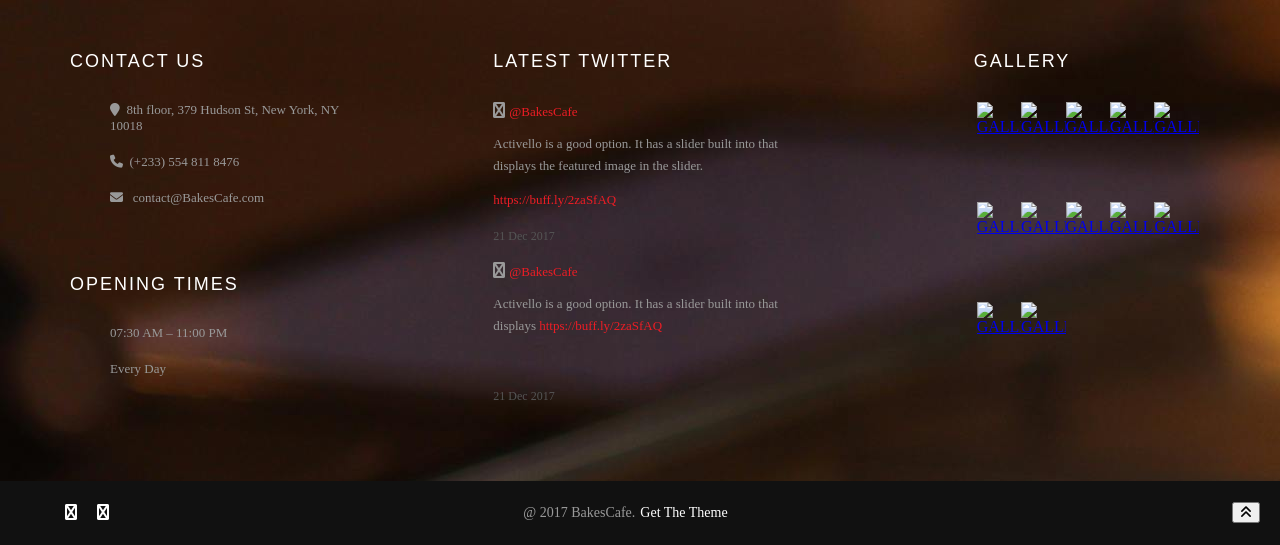
==== commit 83b5fd16: "Added Gallery section" ====
--- a/index.html
+++ b/index.html
@@ -1,48 +1,60 @@
 <!DOCTYPE html>
 <html lang="en">
+
 <head>
     <meta charset="UTF-8">
     <meta name="viewport" content="width=device-width, initial-scale=1.0">
     <title>BakesCafe</title>
     <link href="https://fonts.googleapis.com/css2?family=Jost&family=Poiret+One&display=swap" rel="stylesheet">
     <link rel="stylesheet" href="./css/styles.css">
+    <link rel="stylesheet" href="./css/swiper.css">
+
     <link rel="stylesheet" href="https://cdn.jsdelivr.net/npm/swiper@11/swiper-bundle.min.css" />
-    <link rel="stylesheet" href="https://cdnjs.cloudflare.com/ajax/libs/font-awesome/6.5.2/css/all.min.css" integrity="sha512-SnH5WK+bZxgPHs44uWIX+LLJAJ9/2PkPKZ5QiAj6Ta86w+fsb2TkcmfRyVX3pBnMFcV7oQPJkl9QevSCWr3W6A==" crossorigin="anonymous" referrerpolicy="no-referrer" />
+
+    <link rel="stylesheet" href="https://cdnjs.cloudflare.com/ajax/libs/font-awesome/6.5.2/css/all.min.css"
+        integrity="sha512-SnH5WK+bZxgPHs44uWIX+LLJAJ9/2PkPKZ5QiAj6Ta86w+fsb2TkcmfRyVX3pBnMFcV7oQPJkl9QevSCWr3W6A=="
+        crossorigin="anonymous" referrerpolicy="no-referrer" />
+
+        <link rel="stylesheet" href="https://cdn.jsdelivr.net/npm/swiper@11/swiper-bundle.min.css" />
+
 </head>
+
 <body>
-    <section class="menu">
+    <section class="menu">0
         <div class="nav">
-            <div class="logo"><h1>Bakes<b>Cafe</b></h1></div>
-            <!-- <img src="./assests/images/flour-background.png" alt="Flour Png Image With Transparent Background - Flour Png@pngkey.com"> -->
-            <!-- <img id="logo-img" src="./assets/logos/bakes-cafe-high-resolution-logo-transparent.png" alt=""> -->
+            <div class="logo">
+                <!-- <img id="logo-img" src="./assets/logos/bakes-cafe-high-resolution-logo-transparent.png" alt=""> -->
+                 <h1>Bakes<span><b>Cafe</b></span></h2>
+            </div>
+
+
             <ul>
                 <li><a class="active" href="#">Home</a></li>
                 <li><a href="#">Menu</a></li>
-                <li><a href="#">Service</a></li>
+                <li><a href="#">Video</a></li>
                 <li><a href="#">About Us</a></li>
                 <li><a href="#">Gallery</a></li>
             </ul>
-            
+
             <div>
                 <input class="signin" type="submit" value="Sign In" name="signin">
                 <input class="signup" type="submit" value="Sign Up" name="signin">
             </div>
         </div>
     </section>
-    <section class="grid">
-        <div class="content">
+    <section class="content">   
             <div class="content-left">
                 <div class="info">
                     <h2>Order Your Best <br> Anytime</h2>
                     <p>Hey, Our Delicious Pasteries is waiting for you<br>
-                    We are always near you with fresh Pasteries</p>
+                        We are always near you with fresh Pasteries</p>
                 </div>
                 <button>Explore Pasteries</button>
             </div>
             <div class="content-right">
-                <img src="./assets/images/bite-cake.png" alt="">
-            </div>
-        </div>
+                <img src="./assets/images/the-basket-of-bread-bakery-bread-fc6f12a0ccb0789aa35940cb6001e0b1.png" alt="">
+            </div>
+       
     </section>
 
     <section class="category">
@@ -65,184 +77,163 @@
         </div>
     </section>
 
-<section id="Pasteries">
-    <div class="fresh">
-        <h1>Fresh Pasteries</h1>
-    </div>
-    <div id="fresh-images">
-        <div>
-            <img  id="cup" src="./assets/images/cup-cake.jpg" alt="">
-            <img  id="cheese" src="./assets/images/cheese- cake-small.jpg" alt="">
-            <img id="small" src="./assets/images/brown-small-pie.jpg" alt="">
-            <img id="pie" src="./assets/images/pie.jpg" alt="">
-        </div>
-    </div>
-
-</section>
-
-<section id="video-sec">
-    <video id="video" autoplay muted loop>
-        <source src="./assets/videos/chef.mp4" type="video/mp4">
-    </video>
-
-    <div id="video-overlay">
-        <div class="sub-header">
-            <span class="Jost">
-                Discover
-            </span>
-            <span class="poiret-one-regular">
-                Our Video
-            </span>
-        </div>
-    </div>
-</section>
-
-
-    <!-- <section id="hero">
-        <div id="hero-overlay">
-        <header>
-        
-        </header>
-        </div>
-        
-    </section> -->
-   
-   
-<section>Gallery
-    <div thumbsSlider="" class="swiper mySwiper">
-      <div class="swiper-wrapper">
-        <div class="swiper-slide">
-          <img src="./assets/images/strawberry-pud.jpg" />
-        </div>
-        <div class="swiper-slide">
-          <img src="https://swiperjs.com/demos/images/nature-2.jpg" />
-        </div>
-        <div class="swiper-slide">
-          <img src="https://swiperjs.com/demos/images/nature-3.jpg" />
-        </div>
-        <div class="swiper-slide">
-          <img src="https://swiperjs.com/demos/images/nature-4.jpg" />
-        </div>
-        <div class="swiper-slide">
-          <img src="https://swiperjs.com/demos/images/nature-5.jpg" />
-        </div>
-        <div class="swiper-slide">
-          <img src="https://swiperjs.com/demos/images/nature-6.jpg" />
-        </div>
-        <div class="swiper-slide">
-          <img src="https://swiperjs.com/demos/images/nature-7.jpg" />
-        </div>
-        <div class="swiper-slide">
-          <img src="https://swiperjs.com/demos/images/nature-8.jpg" />
-        </div>
-        <div class="swiper-slide">
-          <img src="https://swiperjs.com/demos/images/nature-9.jpg" />
-        </div>
-        <div class="swiper-slide">
-          <img src="https://swiperjs.com/demos/images/nature-10.jpg" />
-        </div>
-      </div>
-    </div>
-
-    <script src="https://cdn.jsdelivr.net/npm/swiper@11/swiper-bundle.min.js"></script>
-  </section>
-
-
-
-
-  <footer class="footer">
-    <div class="footer-contact">
-        <h4>CONTACT US</h4>
-        <ul>
-            <li><i class="fa fa-map-marker fs-16"></i>&nbsp; 8th floor, 379 Hudson St, New York, NY 10018</li>
-            <li><i class="fa fa-phone fs-16"></i></i>&nbsp; (+1) 96 716 6879</li>
-            <li><i class="fa fa-envelope fs-13"></i> </i>&nbsp; contact@site.com</li>
-        </ul>
-        <br>
-        <h4>OPENING TIMES</h4>
-        <ul>
-            <li>09:30 AM – 11:00 PM</li>
-            <li>Every Day</li>
-        </ul>
-    </div>
-   
-    <div class="footer-social">
-        <h4>LATEST TWITTER</h4>
+    <section id="Pasteries">
+        <div class="fresh">
+            <h1>Fresh Pasteries</h1>
+        </div>
+        <div id="fresh-images">
+            <div>
+                <img id="cup" src="./assets/images/cup-cake.jpg" alt="">
+                <img id="cheese" src="./assets/images/cheese- cake-small.jpg" alt="">
+                <img id="small" src="./assets/images/brown-small-pie.jpg" alt="">
+                <img id="pie" src="./assets/images/pie.jpg" alt="">
+            </div>
+        </div>
+
+    </section>
+
+    <section id="video-sec">
+        <video id="video" autoplay muted loop>
+            <source src="./assets/videos/chef.mp4" type="video/mp4">
+        </video>
+
+        <div id="video-overlay">
+            <div class="sub-header">
+                <span class="Jost">
+                    Preparations
+                </span>
+                <span class="poiret-one-regular">
+                    Our Video
+                </span>
+            </div>
+        </div>
+    </section>
+
+
+    <section id="gallery">
+       
+        <div class="swiper mySwiper">
+            <div class="swiper-wrapper">
+              <div class="swiper-slide"><img src="./assets/images/toast-blueberries.jpg" alt=""></div>
+              <div class="swiper-slide"><img src="./assets/images/strawberry-pud.jpg" alt=""></div>
+              <div class="swiper-slide"><img src="./assets/images/brown-cupcake.png" alt=""></div>
+              <div class="swiper-slide"><img src="./assets/images/rasperry-pie.jpg" alt=""></div>
+              <div class="swiper-slide"><img src="./assets/images/pie-sliced.jpg" alt=""></div>
+              <div class="swiper-slide"><img src="./assets/images/choco-bites.jpg" alt=""></div>
+              <div class="swiper-slide"><img src="./assets/images/meat-thermometer-croissant-barbecue-coffee-croissant-a83f71d788709d982efe332f716878a0.png" alt=""></div>
+              <div class="swiper-slide"><img src="./assets/images/fruit-mixed-with-pastries.jpg" alt=""></div>
+            </div>
+            <div class="swiper-button-next"></div>
+            <div class="swiper-button-prev"></div>
+            <div class="swiper-pagination"></div>
+          </div>
+
+    </section>
+
+
+
+
+    <footer class="footer">
+        <div class="footer-contact">
+            <h4>CONTACT US</h4>
+            <ul>
+                <li><i class="fa fa-map-marker fs-16"></i>&nbsp; 8th floor, 379 Hudson St, New York, NY 10018</li>
+                <li><i class="fa fa-phone fs-16"></i></i>&nbsp; (+233) 554 811 8476</li>
+                <li><i class="fa fa-envelope fs-13"></i> </i>&nbsp; contact@BakesCafe.com</li>
+            </ul>
+            <br>
+            <h4>OPENING TIMES</h4>
+            <ul>
+                <li>07:30 AM – 11:00 PM</li>
+                <li>Every Day</li>
+            </ul>
+        </div>
+
+        <div class="footer-social">
+            <h4>LATEST TWITTER</h4>
             <i class="fa fa-twitter"></i>
-            <a href="#"> @colorlib</a>
-            <p>Activello is a good option. It has a slider built into that displays the featured image in the slider.</p>
+            <a href="#"> @BakesCafe</a>
+            <p>Activello is a good option. It has a slider built into that displays the featured image in the slider.
+            </p>
             <a href="#"> https://buff.ly/2zaSfAQ </a>
             <br><br>
-           <span> 21 Dec 2017</span>
+            <span> 21 Dec 2017</span>
             <br><br>
             <i class="fa fa-twitter"></i>
-            <a href="#"> @colorlib </a>
-            <p>Activello is a good option. It has a slider built into that displays</a><a href="#"> https://buff.ly/2zaSfAQ </a></p>
+            <a href="#"> @BakesCafe </a>
+            <p>Activello is a good option. It has a slider built into that displays</a><a href="#">
+                    https://buff.ly/2zaSfAQ </a></p>
             <br><br>
             <span>21 Dec 2017</span>
-    </div>
-
-<div class="footer-gallery">
-<h4 class="gallery-text">GALLERY</h4>
-<div class="wrap-gallery-footer">
-    <a class="item-gallery-footer wrap-pic-w" href="images/photo-gallery-01.jpg">
-        <img src="./assets/images/bar.jpg" alt="GALLERY">
-    </a>
-    <a class="item-gallery-footer wrap-pic-w" href="images/photo-gallery-02.jpg">
-        <img src="./assets/images/bread.jpg" alt="GALLERY">
-    </a>
-    <a class="item-gallery-footer wrap-pic-w" href="images/photo-gallery-03.jpg">
-        <img src="./assets/images/chef.png" alt="GALLERY">
-    </a>
-    <a class="item-gallery-footer wrap-pic-w" href="images/photo-gallery-04.jpg">
-    <img src="./assets/images/hamburger.jpg" alt="GALLERY">
-    </a>
-    <a class="item-gallery-footer wrap-pic-w" href="images/photo-gallery-05.jpg">
-    <img src="./assets/images/hero_bg.jpg" alt="GALLERY">
-    </a>
-    <a class="item-gallery-footer wrap-pic-w" href="images/photo-gallery-06.jpg">
-    <img src="./assets/images/hotdog.jpg" alt="GALLERY">
-    </a>
-    <a class="item-gallery-footer wrap-pic-w" href="images/photo-gallery-07.jpg">
-    <img src="./assets/images/menupic-five.jpg" alt="GALLERY">
-    </a>
-    <a class="item-gallery-footer wrap-pic-w" href="images/photo-gallery-08.jpg">
-    <img src="./assets/images/menupic-four.jpg" alt="GALLERY">
-    </a>
-    <a class="item-gallery-footer wrap-pic-w" href="images/photo-gallery-09.jpg">
-    <img src="./assets/images/menupic-three.jpg" alt="GALLERY">
-    </a>
-    <a class="item-gallery-footer wrap-pic-w" href="images/photo-gallery-10.jpg">
-    <img src="./assets/images/menupic-two.jpg" alt="GALLERY">
-    </a>
-    <a class="item-gallery-footer wrap-pic-w" href="images/photo-gallery-11.jpg">
-    <img src="./assets/images/menupic-one.jpg" alt="GALLERY">
-    </a>
-    <a class="item-gallery-footer wrap-pic-w" href="images/photo-gallery-12.jpg">
-    <img src="./assets/images/restfront.jpg" alt="GALLERY">
-    </a>
-    </div>
-    </div>
+        </div>
+
+        <div class="footer-gallery">
+            <h4 class="gallery-text">GALLERY</h4>
+            <div class="wrap-gallery-footer">
+                <a class="item-gallery-footer wrap-pic-w" href="images/photo-gallery-01.jpg">
+                    <img src="./assets/images/bar.jpg" alt="GALLERY">
+                </a>
+                <a class="item-gallery-footer wrap-pic-w" href="images/photo-gallery-02.jpg">
+                    <img src="./assets/images/bread.jpg" alt="GALLERY">
+                </a>
+                <a class="item-gallery-footer wrap-pic-w" href="images/photo-gallery-03.jpg">
+                    <img src="./assets/images/chef.png" alt="GALLERY">
+                </a>
+                <a class="item-gallery-footer wrap-pic-w" href="images/photo-gallery-04.jpg">
+                    <img src="./assets/images/hamburger.jpg" alt="GALLERY">
+                </a>
+                <a class="item-gallery-footer wrap-pic-w" href="images/photo-gallery-05.jpg">
+                    <img src="./assets/images/hero_bg.jpg" alt="GALLERY">
+                </a>
+                <a class="item-gallery-footer wrap-pic-w" href="images/photo-gallery-06.jpg">
+                    <img src="./assets/images/hotdog.jpg" alt="GALLERY">
+                </a>
+                <a class="item-gallery-footer wrap-pic-w" href="images/photo-gallery-07.jpg">
+                    <img src="./assets/images/menupic-five.jpg" alt="GALLERY">
+                </a>
+                <a class="item-gallery-footer wrap-pic-w" href="images/photo-gallery-08.jpg">
+                    <img src="./assets/images/menupic-four.jpg" alt="GALLERY">
+                </a>
+                <a class="item-gallery-footer wrap-pic-w" href="images/photo-gallery-09.jpg">
+                    <img src="./assets/images/menupic-three.jpg" alt="GALLERY">
+                </a>
+                <a class="item-gallery-footer wrap-pic-w" href="images/photo-gallery-10.jpg">
+                    <img src="./assets/images/menupic-two.jpg" alt="GALLERY">
+                </a>
+                <a class="item-gallery-footer wrap-pic-w" href="images/photo-gallery-11.jpg">
+                    <img src="./assets/images/menupic-one.jpg" alt="GALLERY">
+                </a>
+                <a class="item-gallery-footer wrap-pic-w" href="images/photo-gallery-12.jpg">
+                    <img src="./assets/images/restfront.jpg" alt="GALLERY">
+                </a>
+            </div>
+        </div>
 
 
     </footer>
     <div class="after-footer">
-  
+
         <div class="icons-footer">
-            <a href="#" ><i class="fa fa-tripadvisor"></i></a>
-            <a href="#" ><i class="fa fa-facebook m-l-18"></i></a>
-            <a href="#" ><i class="fa fa-twitter m-l-18"></i></a>
-       </div>
-       <div class="color-lib">
-            @ 2017 Colorlib.
+            <a href="#"><i class="fa fa-tripadvisor"></i></a>
+            <a href="#"><i class="fa fa-facebook m-l-18"></i></a>
+            <a href="#"><i class="fa fa-twitter m-l-18"></i></a>
+        </div>
+        <div class="color-lib">
+            @ 2017 BakesCafe.
             <a href="#" class="txt18">
-            Get The Theme
+                Get The Theme
             </a>
-            </div>
-          
-       <button class="symbol-back"><i class="fa fa-angle-double-up" aria-hidden="true"></i></button>
-       
+        </div>
+
+        <button class="symbol-back"><i class="fa fa-angle-double-up" aria-hidden="true"></i></button>
+
     </div>
+    <!-- <script src="https://cdn.jsdelivr.net/npm/flatpickr"></script>
+    <script src="https://code.jquery.com/jquery-3.5.1.js"></script> -->
+
+    <script src="https://cdn.jsdelivr.net/npm/swiper@11/swiper-bundle.min.js"></script>
+    <script src="./js/script.js"></script>
 
 </body>
+
 </html>
--- a/css/styles.css
+++ b/css/styles.css
@@ -5,9 +5,9 @@
 }
 
 body{
-  margin: 0 100px;
-  background-color: #F08632;
-  overflow-x: hidden;
+  margin: 0;
+  background-color: #FCE7D7;
+  /* overflow-x: hidden; */
 }
 
 .poiret-one-regular {
@@ -27,21 +27,22 @@
 
 /* menu */
 .nav{
-  width: 100%;
+  /* width: 100%; */
   display: flex;
   justify-content: space-between;
   align-items: center;
-  padding: 30px 0;
-}
+  padding: 30px ;
+}
+
 
 .nav .logo h1{
   font-weight: 600;
-  font-family: jost 'sans serif';
+  font-family: "Jost" 'sans serif';
   color: #000000;
 }
 
 .nav .logo b{
-  color: purple;
+  color: #ff511c;
 }
 
 .nav ul{
@@ -55,7 +56,7 @@
   text-decoration: none;
   color: #000000;
   font-weight: 500px;
-  font-family: jost, 'sans serif';
+  font-family: "Jost", 'sans serif';
   font-size: 17px;
 }
 
@@ -95,28 +96,29 @@
 /* content */
 .content{
   display: grid;
-  grid-template-columns: 50% auto;
+  grid-template-columns: 1fr 1fr;
   gap: 30px;
   margin-top: 120px;
   align-items: center;
-  justify-content: space-between;
-  width: 100%;
+  justify-content: center;
+  width: 100vw;
+  padding: 0 4rem;
   
 }
 
 /* content-text */
 .content .content-left{
-  display: block;
+  /* display: block; */
+  /* width: 100%; */
+  
+}
+.content .content-left .info{
   width: 100%;
-  
-}
-.content .content-left .info{
-  max-width: 100%;
   display: flex;
   flex-direction: column;
 }
 .content .content-left .info h2{
-  font-size: 60 px;
+  font-size: 60px;
   font-family: poriet, sans-serif;
   margin-bottom: 30px;
 }
@@ -142,12 +144,12 @@
 /* right-side */
 .content .content-right {
   display: flex;
-  width: 100%;
+  /* width: 100%; */
 }
 
 .content .content-right img{
-  width: 100%;
-  height: 100%;
+  width: 80%;
+  height: 80%;
   position: relative;
   user-select: none;
   animation: rotate 10s linear infinite;
@@ -168,7 +170,7 @@
   display: flex;
   margin-bottom: 50px;
   justify-content: center;
-  background-color: #f71cff;
+  background-color: #ff511c;
 }
 .category.list-items{
   width: 90%;
@@ -178,7 +180,7 @@
 .category.category h3{
   font-size: 20px;
   font-size: 600;
-  font-family: poriet, sans-serif;
+  font-family: "Poiret One", sans-serif;
   margin-bottom: 70px;
 }
 .category .category.list-items .card-list{
@@ -246,28 +248,33 @@
 
 #fresh-images{
   display: flex;
-  justify-content: center;
-  align-items: center;
+  justify-content: space-evenly;
+  align-items: center;
+
 }
 #cup{
   width: 250px;
   height: 250px;
+  border-radius: 5px;
 }
 #cheese{
   width: 250px;
   height: 250px;
+  border-radius: 5px;
 }
 #small{
   width: 250px;
   height: 250px;
+  border-radius: 5px;
 }
 #pie{
   width: 250px;
   height: 250px;
+  border-radius: 5px;
 }
 #video-sec{
-  width:100vw;
-  height: 100vh;
+  width:80vw;
+  height: 80vh;
   position: relative;
   margin: 100px;
 }
@@ -276,7 +283,7 @@
   width: inherit;
   height: inherit;
   object-fit: cover;
-  padding: 20px;
+  /* padding: 20px; */
   display: flex;
   justify-content: center;
   align-items: center;
@@ -299,7 +306,10 @@
 #video-overlay span:last-child{
   color: rgba(255, 255, 255, 0.9);
 }
-
+/* 
+.swiper-slide{
+width: ;
+} */
 
 
 .footer {
@@ -309,6 +319,7 @@
   padding: 10px;
   height: 510px;    
   background-color: #191818;
+  background: url(/assets/images/new-background.jpg);
 }
 
 .footer h4 {
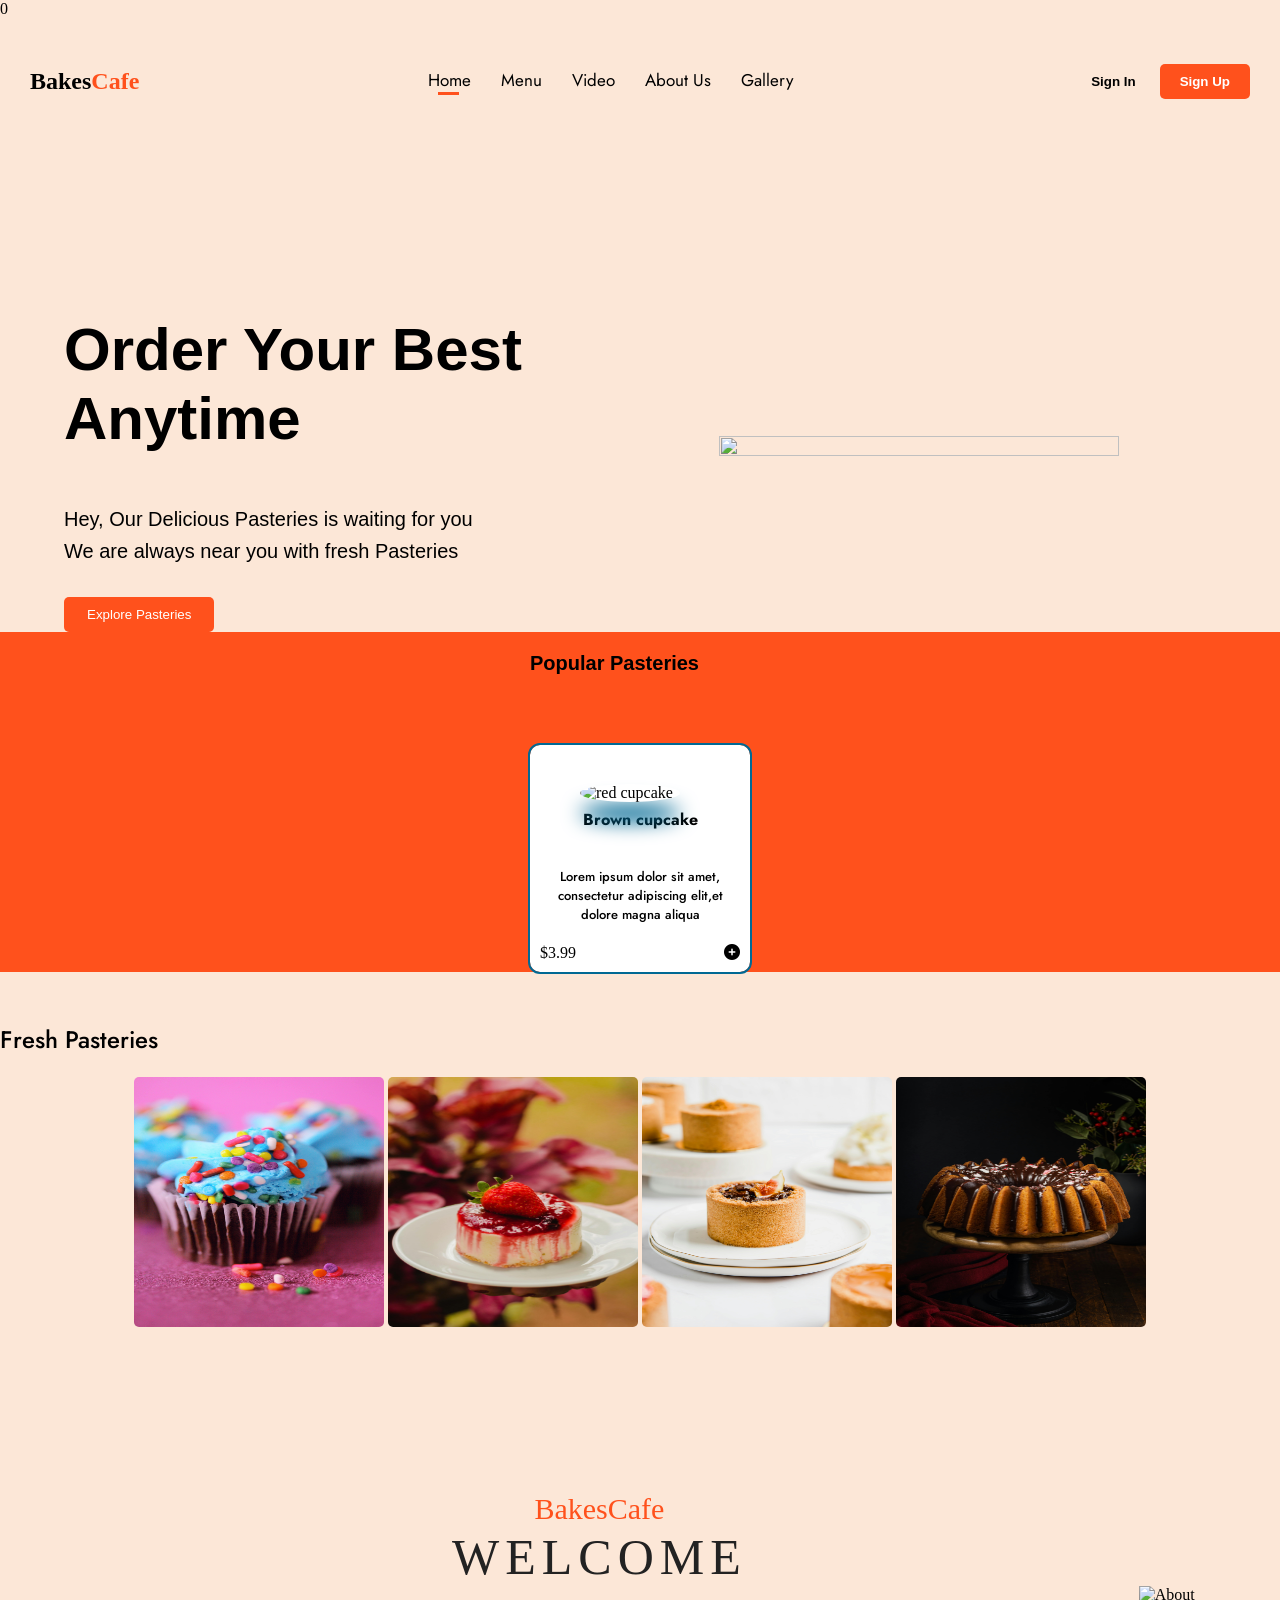
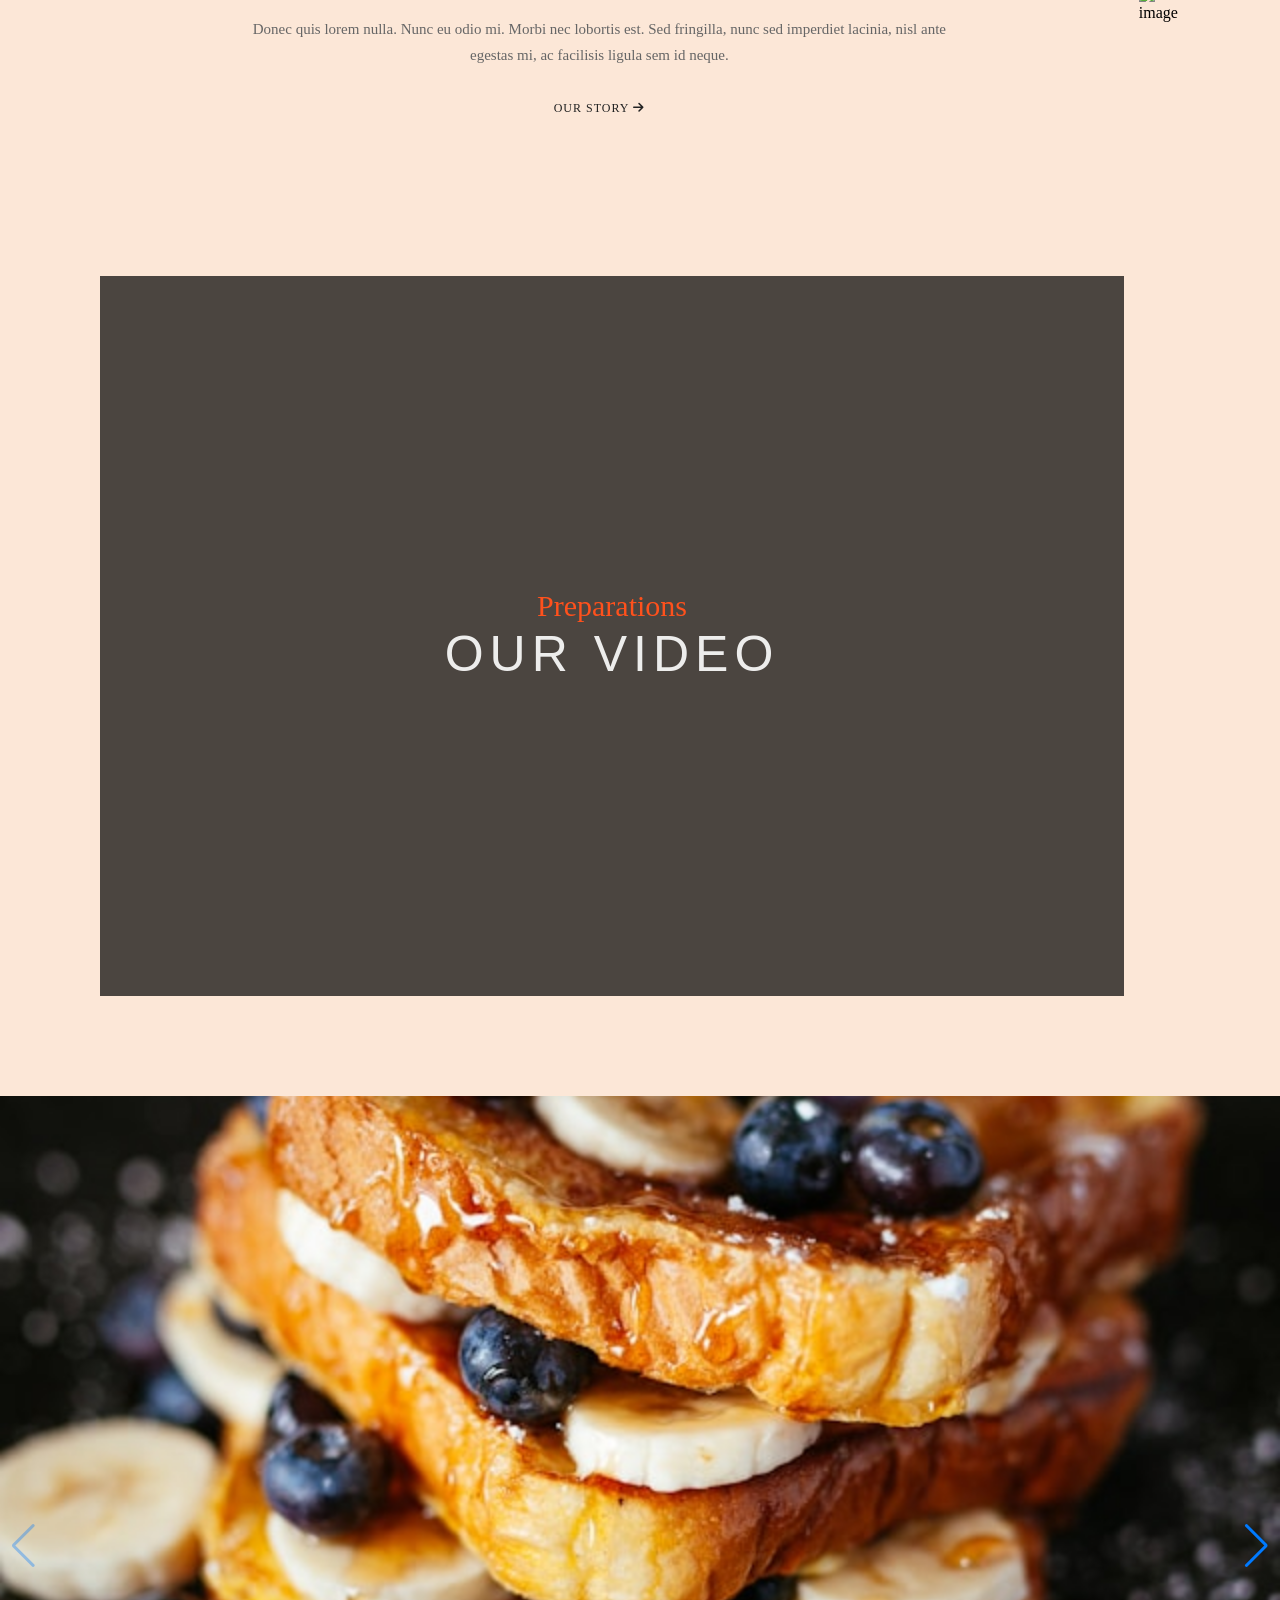
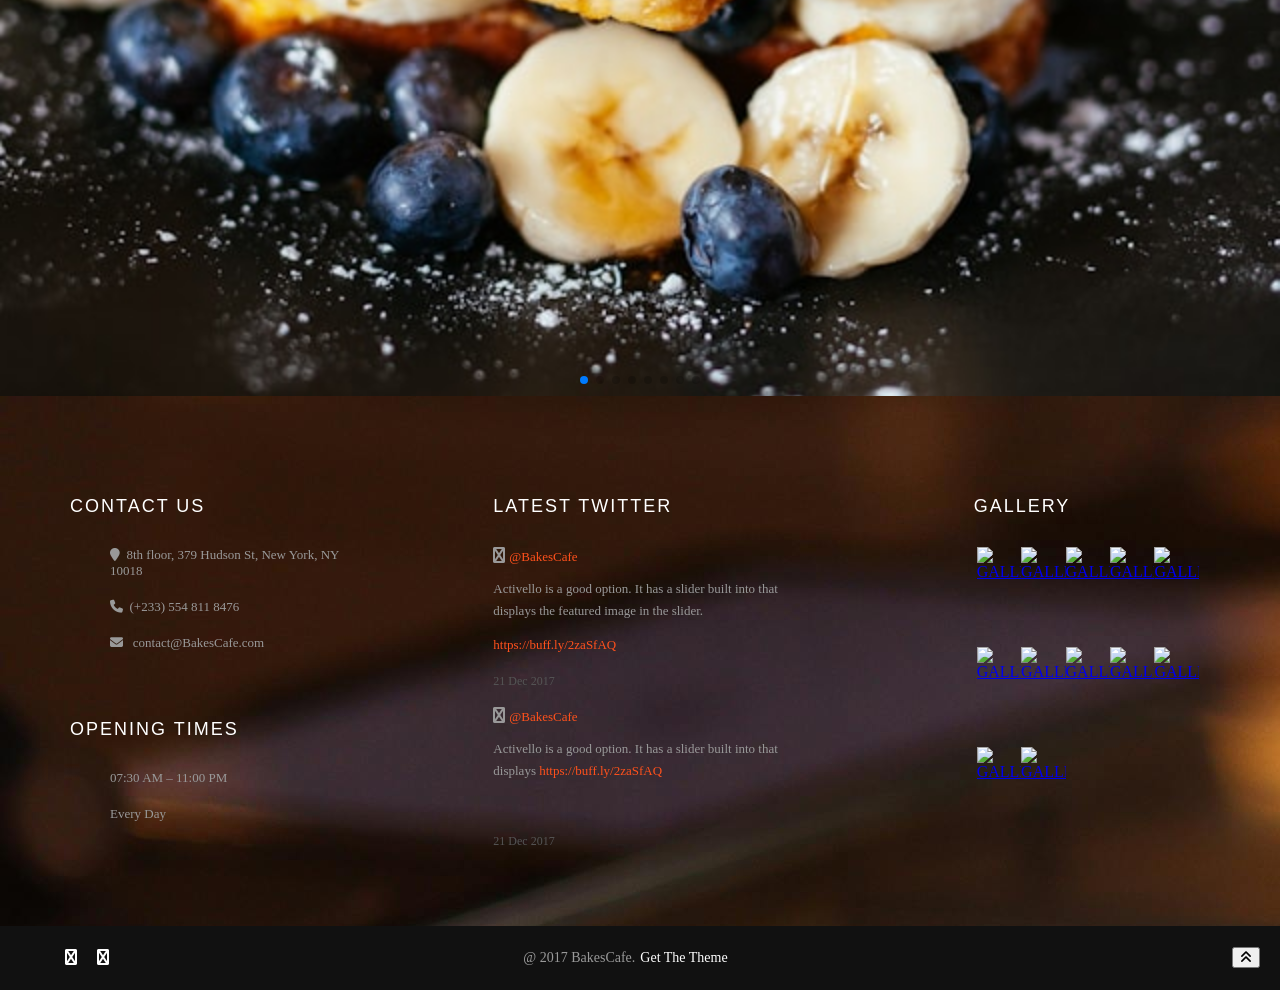
==== commit 46ccad05: "Added the other sections" ====
--- a/index.html
+++ b/index.html
@@ -15,7 +15,7 @@
         integrity="sha512-SnH5WK+bZxgPHs44uWIX+LLJAJ9/2PkPKZ5QiAj6Ta86w+fsb2TkcmfRyVX3pBnMFcV7oQPJkl9QevSCWr3W6A=="
         crossorigin="anonymous" referrerpolicy="no-referrer" />
 
-        <link rel="stylesheet" href="https://cdn.jsdelivr.net/npm/swiper@11/swiper-bundle.min.css" />
+    <link rel="stylesheet" href="https://cdn.jsdelivr.net/npm/swiper@11/swiper-bundle.min.css" />
 
 </head>
 
@@ -24,7 +24,7 @@
         <div class="nav">
             <div class="logo">
                 <!-- <img id="logo-img" src="./assets/logos/bakes-cafe-high-resolution-logo-transparent.png" alt=""> -->
-                 <h1>Bakes<span><b>Cafe</b></span></h2>
+                <h1>Bakes<span><b>Cafe</b></span></h2>
             </div>
 
 
@@ -42,19 +42,19 @@
             </div>
         </div>
     </section>
-    <section class="content">   
-            <div class="content-left">
-                <div class="info">
-                    <h2>Order Your Best <br> Anytime</h2>
-                    <p>Hey, Our Delicious Pasteries is waiting for you<br>
-                        We are always near you with fresh Pasteries</p>
-                </div>
-                <button>Explore Pasteries</button>
-            </div>
-            <div class="content-right">
-                <img src="./assets/images/the-basket-of-bread-bakery-bread-fc6f12a0ccb0789aa35940cb6001e0b1.png" alt="">
-            </div>
-       
+    <section class="content">
+        <div class="content-left">
+            <div class="info">
+                <h2>Order Your Best <br> Anytime</h2>
+                <p>Hey, Our Delicious Pasteries is waiting for you<br>
+                    We are always near you with fresh Pasteries</p>
+            </div>
+            <button>Explore Pasteries</button>
+        </div>
+        <div class="content-right">
+            <img src="./assets/images/the-basket-of-bread-bakery-bread-fc6f12a0ccb0789aa35940cb6001e0b1.png" alt="">
+        </div>
+
     </section>
 
     <section class="category">
@@ -79,7 +79,7 @@
 
     <section id="Pasteries">
         <div class="fresh">
-            <h1>Fresh Pasteries</h1>
+            <h1 class=".nav .logo b">Fresh Pasteries</h1>
         </div>
         <div id="fresh-images">
             <div>
@@ -91,6 +91,34 @@
         </div>
 
     </section>
+
+
+    <section id="about">
+        <div id="about-text">
+            <div class="sub-header">
+                <span class="Jost">BakesCafe</span>
+                <span class="Poiret One">Welcome</span>
+            </div>
+            <p id="sub-headertext">Donec quis lorem nulla.
+                Nunc eu odio mi. Morbi nec lobortis est. Sed fringilla,
+                nunc sed imperdiet lacinia, nisl ante egestas mi,
+                ac facilisis ligula sem id neque.</p>
+
+            <div id="about-link">
+                <a href="#" class="our-story">
+                    Our Story
+                    <i class="fa-solid fa-arrow-right"></i>
+
+                </a>
+            </div>
+        </div>
+        <div class="flex-container wrap-pic-booking hov-img-zoom m-l-r-auto">
+            <img src="" alt="About image">
+        </div>
+    </section>
+
+
+
 
     <section id="video-sec">
         <video id="video" autoplay muted loop>
@@ -111,22 +139,24 @@
 
 
     <section id="gallery">
-       
+
         <div class="swiper mySwiper">
             <div class="swiper-wrapper">
-              <div class="swiper-slide"><img src="./assets/images/toast-blueberries.jpg" alt=""></div>
-              <div class="swiper-slide"><img src="./assets/images/strawberry-pud.jpg" alt=""></div>
-              <div class="swiper-slide"><img src="./assets/images/brown-cupcake.png" alt=""></div>
-              <div class="swiper-slide"><img src="./assets/images/rasperry-pie.jpg" alt=""></div>
-              <div class="swiper-slide"><img src="./assets/images/pie-sliced.jpg" alt=""></div>
-              <div class="swiper-slide"><img src="./assets/images/choco-bites.jpg" alt=""></div>
-              <div class="swiper-slide"><img src="./assets/images/meat-thermometer-croissant-barbecue-coffee-croissant-a83f71d788709d982efe332f716878a0.png" alt=""></div>
-              <div class="swiper-slide"><img src="./assets/images/fruit-mixed-with-pastries.jpg" alt=""></div>
+                <div class="swiper-slide"><img src="./assets/images/toast-blueberries.jpg" alt=""></div>
+                <div class="swiper-slide"><img src="./assets/images/strawberry-pud.jpg" alt=""></div>
+                <div class="swiper-slide"><img src="./assets/images/brown-cupcake.png" alt=""></div>
+                <div class="swiper-slide"><img src="./assets/images/rasperry-pie.jpg" alt=""></div>
+                <div class="swiper-slide"><img src="./assets/images/pie-sliced.jpg" alt=""></div>
+                <div class="swiper-slide"><img src="./assets/images/choco-bites.jpg" alt=""></div>
+                <div class="swiper-slide"><img
+                        src="./assets/images/meat-thermometer-croissant-barbecue-coffee-croissant-a83f71d788709d982efe332f716878a0.png"
+                        alt=""></div>
+                <div class="swiper-slide"><img src="./assets/images/fruit-mixed-with-pastries.jpg" alt=""></div>
             </div>
             <div class="swiper-button-next"></div>
             <div class="swiper-button-prev"></div>
             <div class="swiper-pagination"></div>
-          </div>
+        </div>
 
     </section>
 
--- a/css/styles.css
+++ b/css/styles.css
@@ -1,10 +1,11 @@
-*::after,::before{
+*::after,
+::before {
   margin: 0;
   padding: 0;
-  
-}
-
-body{
+
+}
+
+body {
   margin: 0;
   background-color: #FCE7D7;
   /* overflow-x: hidden; */
@@ -26,33 +27,35 @@
 
 
 /* menu */
-.nav{
+.nav {
   /* width: 100%; */
   display: flex;
   justify-content: space-between;
   align-items: center;
-  padding: 30px ;
-}
-
-
-.nav .logo h1{
+  padding: 30px;
+}
+
+
+.nav .logo h1 {
   font-weight: 600;
   font-family: "Jost" 'sans serif';
   color: #000000;
 }
 
-.nav .logo b{
+.nav .logo b {
   color: #ff511c;
 }
 
-.nav ul{
+.nav ul {
   display: flex;
   list-style: none;
 }
-.nav ul li{
+
+.nav ul li {
   margin-right: 30px;
 }
-.nav ul li a{
+
+.nav ul li a {
   text-decoration: none;
   color: #000000;
   font-weight: 500px;
@@ -62,7 +65,7 @@
 
 
 /* =======Active========== */
-.nav ul .active::after{
+.nav ul .active::after {
   content: '';
   width: 50%;
   height: 3px;
@@ -75,17 +78,18 @@
 
 
 /* input */
-input{
+input {
   padding: 10px 20px;
   cursor: pointer;
   font-weight: 600;
 }
 
-.signin{
+.signin {
   background: transparent;
   border: none;
 }
-.signup{
+
+.signup {
   background-color: #ff511c;
   color: #ffffff;
   outline: none;
@@ -94,7 +98,7 @@
 }
 
 /* content */
-.content{
+.content {
   display: grid;
   grid-template-columns: 1fr 1fr;
   gap: 30px;
@@ -103,26 +107,29 @@
   justify-content: center;
   width: 100vw;
   padding: 0 4rem;
-  
+
 }
 
 /* content-text */
-.content .content-left{
+.content .content-left {
   /* display: block; */
   /* width: 100%; */
-  
-}
-.content .content-left .info{
+
+}
+
+.content .content-left .info {
   width: 100%;
   display: flex;
   flex-direction: column;
 }
-.content .content-left .info h2{
+
+.content .content-left .info h2 {
   font-size: 60px;
   font-family: poriet, sans-serif;
   margin-bottom: 30px;
 }
-.content .content-left .info p{
+
+.content .content-left .info p {
   font-size: 20px;
   line-height: 2pc;
   margin-bottom: 30px;
@@ -130,7 +137,7 @@
 }
 
 /* content-button */
-.content .content-left button{
+.content .content-left button {
   padding: 10px 23px;
   background-color: #ff511c;
   color: #ffff;
@@ -147,7 +154,7 @@
   /* width: 100%; */
 }
 
-.content .content-right img{
+.content .content-right img {
   width: 80%;
   height: 80%;
   position: relative;
@@ -156,49 +163,54 @@
 }
 
 /* animatition */
-@keyframes rotate{
-  0%{
-      transform: rotate(0deg);
+@keyframes rotate {
+  0% {
+    transform: rotate(0deg);
   }
-  100%{
-      transform: rotate(360deg);
+
+  100% {
+    transform: rotate(360deg);
   }
 }
 
-.category{
+.category {
   width: 100%;
   display: flex;
   margin-bottom: 50px;
   justify-content: center;
   background-color: #ff511c;
 }
-.category.list-items{
+
+.category.list-items {
   width: 90%;
   position: relative;
   margin-top: 50px;
 }
-.category.category h3{
+
+.category.category h3 {
   font-size: 20px;
   font-size: 600;
   font-family: "Poiret One", sans-serif;
   margin-bottom: 70px;
 }
-.category .category.list-items .card-list{
+
+.category .category.list-items .card-list {
   display: grid;
   grid-template-columns: repeat(4, 1fr);
 }
-.category .card-list .card{
+
+.category .card-list .card {
   width: 200px;
   height: auto;
   display: block;
-  padding: 10px; 
+  padding: 10px;
   border-radius: 10px;
   position: relative;
   background-color: #ffffff;
-  outline: 2px solid #006994 ;
-}
-
-.category .card-list .card img{
+  outline: 2px solid #006994;
+}
+
+.category .card-list .card img {
   width: 100px;
   height: auto;
   bottom: 170px;
@@ -206,22 +218,23 @@
   object-fit: cover;
   object-position: center;
   background-repeat: no-repeat;
-  position:absolute;
+  position: absolute;
   box-shadow: 0 20px 20px #006994;
   border-radius: 50%;
 }
 
-.category .card-list .card .food-title{
+.category .card-list .card .food-title {
   padding: 40px 0 10px;
 }
 
-.category .card-list .card .food-title h1{
+.category .card-list .card .food-title h1 {
   text-align: center;
   font-weight: bold;
   font-size: 16px;
   font-family: jost, sans-serif;
 }
-.category .card .desc-food{
+
+.category .card .desc-food {
   font-size: 13px;
   text-align: center;
   font-weight: 500;
@@ -229,57 +242,64 @@
   font-family: jost, sans-serif;
 }
 
-.category .card .price{
+.category .card .price {
   display: flex;
   align-items: center;
   justify-content: space-between;
 
 }
-#Pasteries{
+
+#Pasteries {
   margin-bottom: 100px;
 }
-.fresh h1{
-display: flex;
-text-align: center;
-align-items: center;
-font-weight: 500;
-font-family: jost,sans-serif;
-}
-
-#fresh-images{
+
+.fresh h1 {
+  display: flex;
+  text-align: center;
+  align-items: center;
+  font-weight: 500;
+  font-family: jost, sans-serif;
+}
+
+#fresh-images {
   display: flex;
   justify-content: space-evenly;
   align-items: center;
 
 }
-#cup{
+
+#cup {
   width: 250px;
   height: 250px;
   border-radius: 5px;
 }
-#cheese{
+
+#cheese {
   width: 250px;
   height: 250px;
   border-radius: 5px;
 }
-#small{
+
+#small {
   width: 250px;
   height: 250px;
   border-radius: 5px;
 }
-#pie{
+
+#pie {
   width: 250px;
   height: 250px;
   border-radius: 5px;
 }
-#video-sec{
-  width:80vw;
+
+#video-sec {
+  width: 80vw;
   height: 80vh;
   position: relative;
   margin: 100px;
 }
 
-#video{
+#video {
   width: inherit;
   height: inherit;
   object-fit: cover;
@@ -290,21 +310,94 @@
 }
 
 
-#video-overlay{
-position: absolute;
-top: 0;
-left: 0;
-background-color: rgba(0,0,0,0.7);
-width: inherit;
-height: inherit;
-display: flex;
-align-items: center;
-justify-content: center;
-
-}
-
-#video-overlay span:last-child{
+#video-overlay {
+  position: absolute;
+  top: 0;
+  left: 0;
+  background-color: rgba(0, 0, 0, 0.7);
+  width: inherit;
+  height: inherit;
+  display: flex;
+  align-items: center;
+  justify-content: center;
+
+}
+
+#video-overlay span:last-child {
   color: rgba(255, 255, 255, 0.9);
+}
+
+
+#about {
+  display: flex;
+  justify-content: center;
+  padding: 60px;
+  align-items: center;
+  /* row-gap: 20px; */
+  
+}
+
+.sub-header {
+  display: flex;
+  flex-direction: column;
+  text-align: center;
+}
+
+.sub-header :first-child {
+  font-size: 30px;
+  line-height: 1.2;
+  /* color: #d61c22;  */
+  color: #ff511c;
+}
+
+.sub-header :nth-child(2) {
+  color: #222222;
+  font-size: 50px;
+  line-height: 1.2;
+  text-transform: uppercase;
+  letter-spacing: 6px;
+}
+
+#sub-headertext {
+  font-size: 15px;
+  line-height: 1.7;
+  color: #666666;
+  margin: 0px;
+  text-align: center;
+  padding: 30px 180px;
+}
+
+#about-link {
+  text-align: center;
+}
+
+.our-story {
+  font-family: Montserrat;
+  font-weight: 400;
+  font-size: 12px;
+  color: #222222;
+  text-transform: uppercase;
+  letter-spacing: 1px;
+  text-decoration: none;
+}
+
+.our-story:hover {
+  color: #ff511c;
+
+}
+
+#about-img {
+  width: 50%;
+  height: 50%;
+  border-radius: 5px;
+  transition: transform 0.3s ease;
+  overflow-clip-margin: content-box;
+  overflow: clip;
+
+}
+
+#about-img:hover {
+  transform: scale(0.2); 
 }
 /* 
 .swiper-slide{
@@ -317,7 +410,7 @@
   grid-template-columns: 1fr 1fr 1fr;
   gap: 10px;
   padding: 10px;
-  height: 510px;    
+  height: 510px;
   background-color: #191818;
   background: url(/assets/images/new-background.jpg);
 }
@@ -342,20 +435,24 @@
   margin: 20px 0;
 }
 
-.footer-contact, .footer-social, .footer-gallery {
+.footer-contact,
+.footer-social,
+.footer-gallery {
   margin: 60px;
 }
 
-.footer-social a{
+.footer-social a {
   text-decoration: none;
-  color:#ec1d25;
+  color: #ff511c;
   font-size: 13px;
   font-family: Montserrat;
 }
-.footer-social i{
+
+.footer-social i {
   color: #999999;
 }
-.footer-social span{
+
+.footer-social span {
   font-family: Montserrat;
   font-weight: 400;
   font-size: 12px;
@@ -378,7 +475,8 @@
   display: flex;
   flex-wrap: wrap;
 }
-.modal-gallery{
+
+.modal-gallery {
   margin-left: 60px;
   display: flex;
   flex-wrap: wrap;
@@ -387,50 +485,60 @@
 .item-gallery-footer {
   display: block;
   position: relative;
-  width: calc((100% - 100px) / 3); /* 3 items per row, adjust margin */
-  height: 100px; /* Set a fixed height for uniformity */
+  width: calc((100% - 100px) / 3);
+  /* 3 items per row, adjust margin */
+  height: 100px;
+  /* Set a fixed height for uniformity */
   overflow: hidden;
 }
+
 .item-gallery-side {
   display: flex;
   justify-content: center;
-  width: calc((100% - 50px) / 3); /* 3 items per row, adjust margin */
-  height: 100px; /* Set a fixed height for uniformity */
+  width: calc((100% - 50px) / 3);
+  /* 3 items per row, adjust margin */
+  height: 100px;
+  /* Set a fixed height for uniformity */
   overflow: hidden;
 }
 
 .item-gallery-footer img {
   width: 70%;
   height: 65%;
-  object-fit: cover; /* Ensures the image covers the entire area */
- }
- 
+  object-fit: cover;
+  /* Ensures the image covers the entire area */
+}
+
 .item-gallery-side img {
   width: 90%;
   height: 80%;
-  object-fit: cover; /* Ensures the image covers the entire area */
- }
+  object-fit: cover;
+  /* Ensures the image covers the entire area */
+}
 
 .item-gallery-footer:hover img {
-  filter: brightness(0.5) sepia(1) hue-rotate(-50deg) saturate(4); /* Apply a red tint on hover */
-}
-
-
-
-
-
-.gallery-text{
+  filter: brightness(0.5) sepia(1) hue-rotate(-50deg) saturate(4);
+  /* Apply a red tint on hover */
+}
+
+
+
+
+
+.gallery-text {
   margin-left: 57px;
 }
 
 .after-footer {
-  background-color:#212529; /* Match footer background */
+  background-color: #212529;
+  /* Match footer background */
   padding: 20px;
   text-align: center;
 }
 
 .after-footer {
-  background-color: #111111; /* Match footer background */
+  background-color: #111111;
+  /* Match footer background */
   padding: 20px;
   display: flex;
   justify-content: space-between;
@@ -453,11 +561,11 @@
 
 .icons-footer a {
   color: white;
-  margin: 0 10px; 
+  margin: 0 10px;
 }
 
 .icons-footer a:hover {
-  color: #d61c22;
+  color: #ff511c;
 }
 
 .color-lib {
@@ -474,9 +582,10 @@
   line-height: 1.7;
   text-decoration: none;
   color: white;
-  margin-left: 5px; /* Add spacing between text and link */
+  margin-left: 5px;
+  /* Add spacing between text and link */
 }
 
 .color-lib a:hover {
-  color: #d61c22;
+  color: #ff511c;
 }
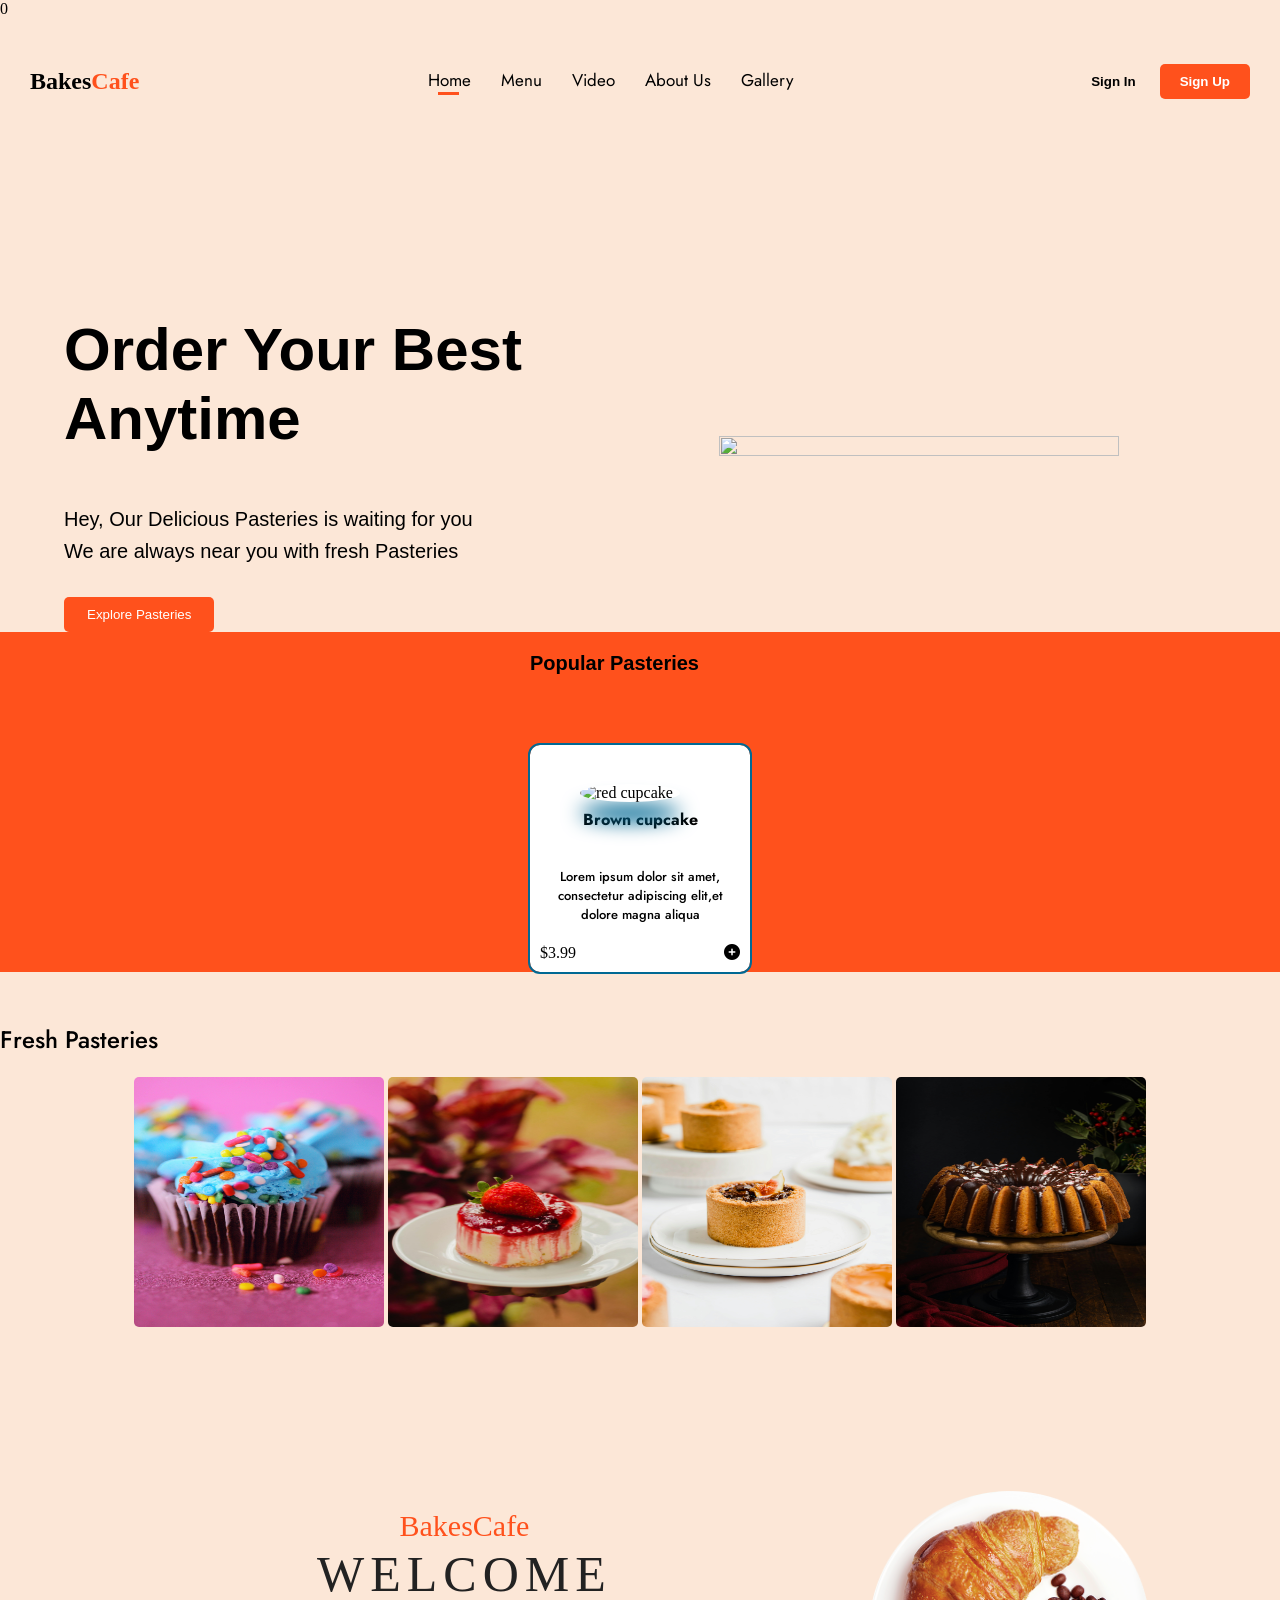
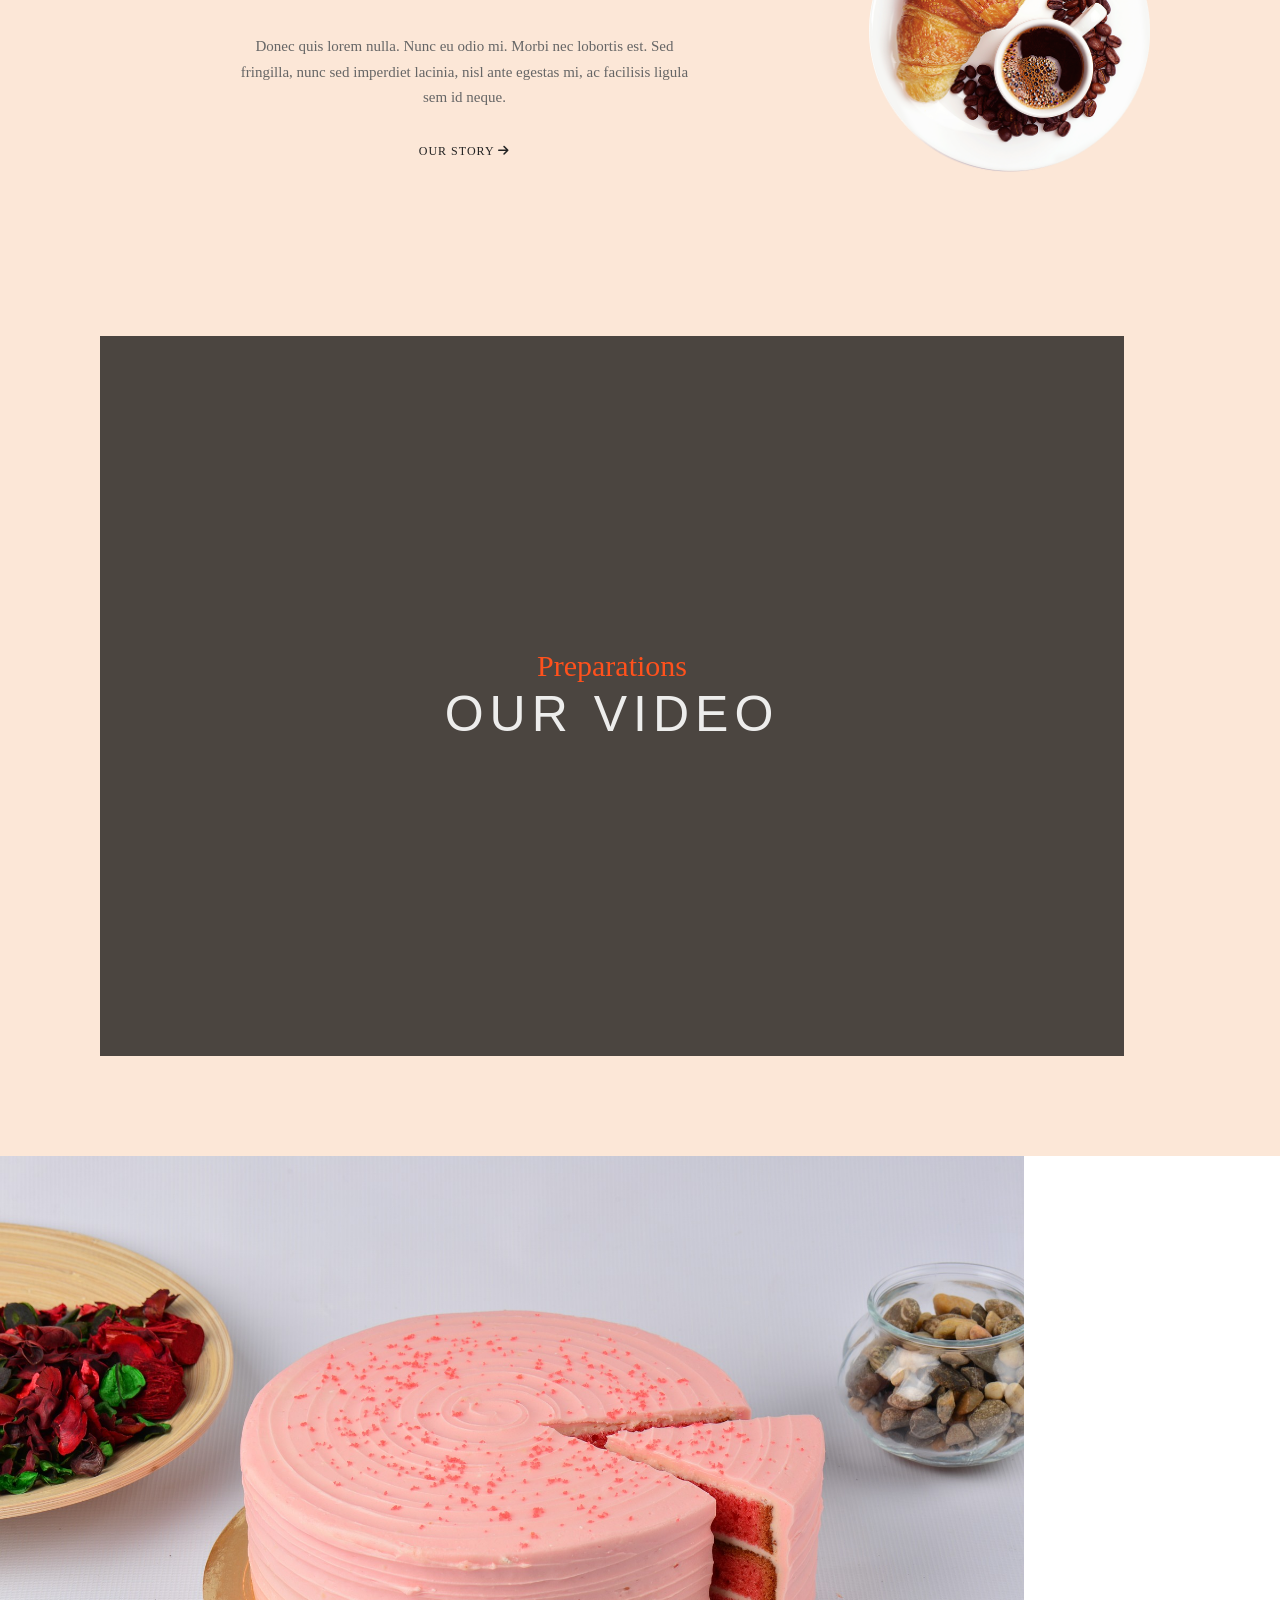
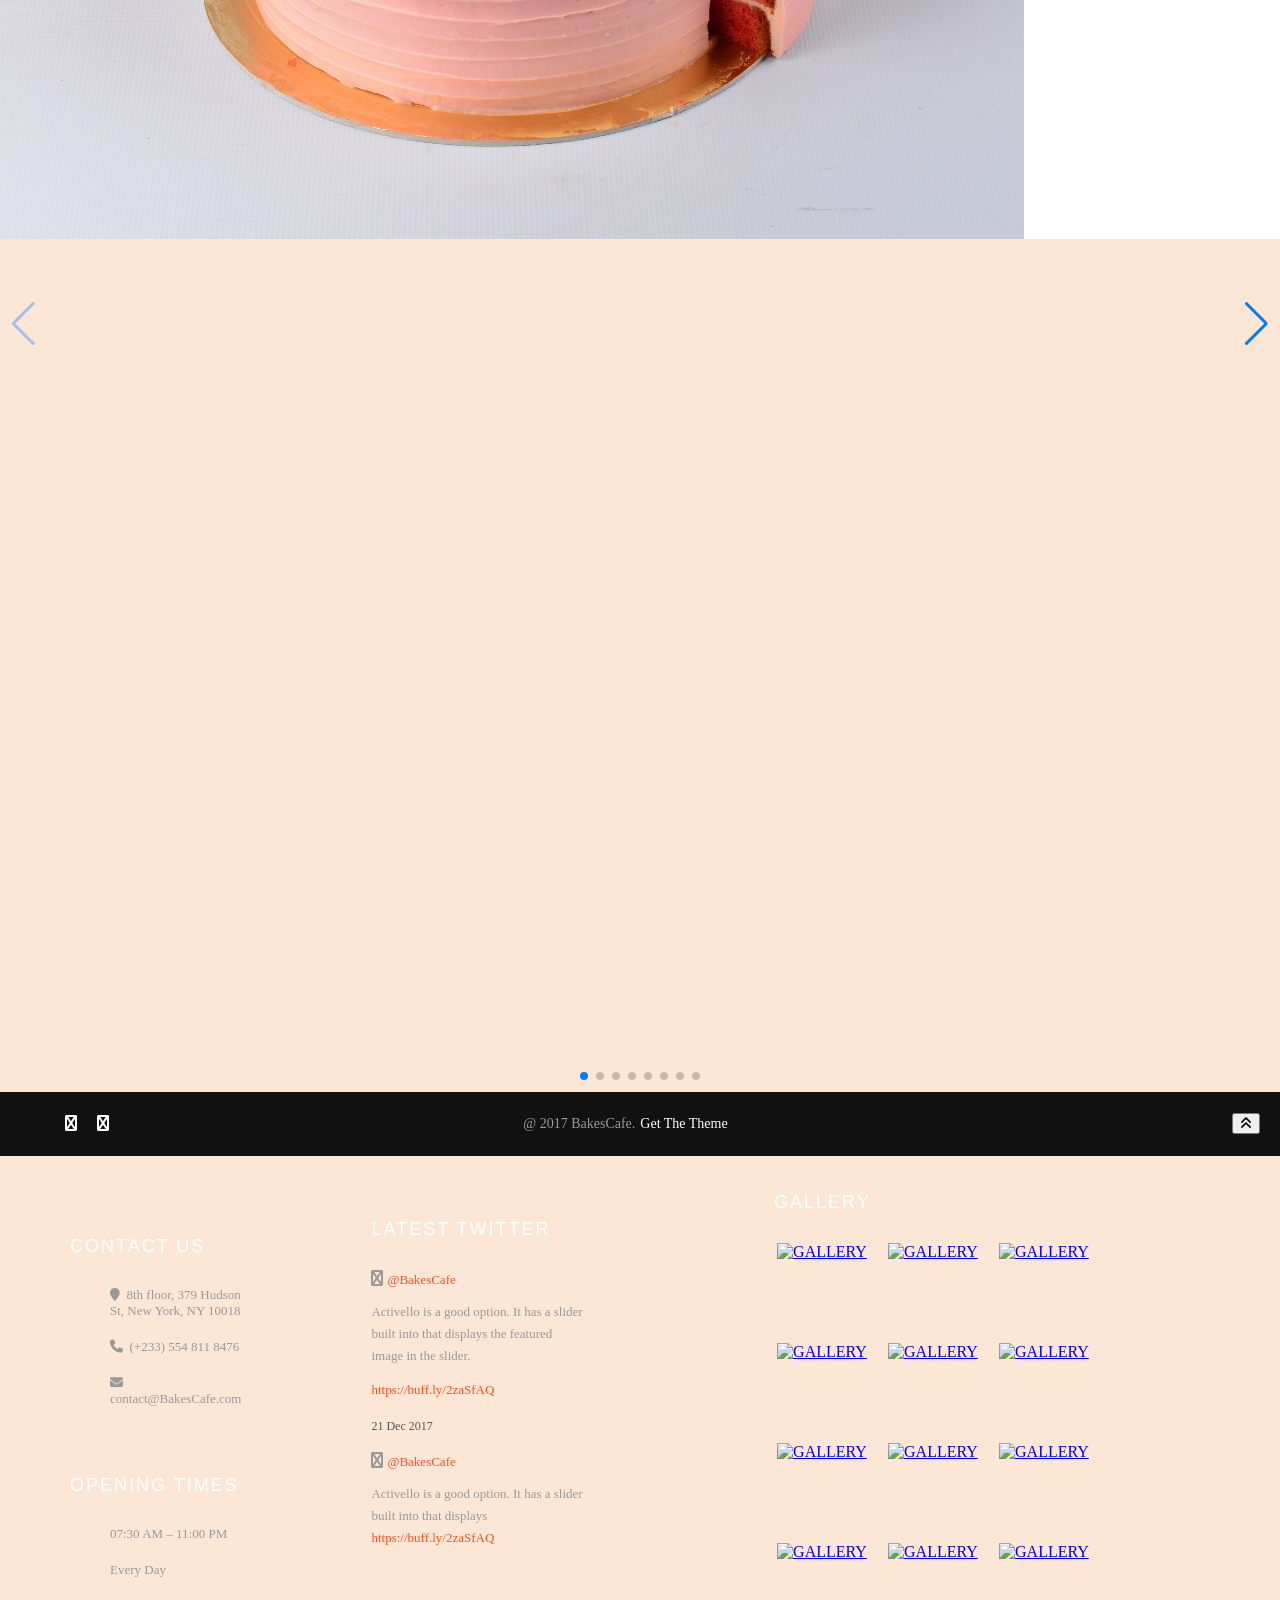
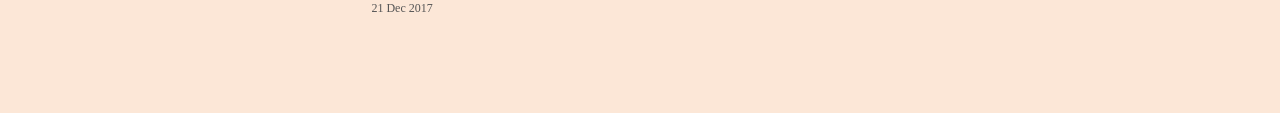
==== commit ef563294: "Added sections" ====
--- a/index.html
+++ b/index.html
@@ -79,7 +79,7 @@
 
     <section id="Pasteries">
         <div class="fresh">
-            <h1 class=".nav .logo b">Fresh Pasteries</h1>
+            <h1 class="poiret-one">Fresh Pasteries</h1>
         </div>
         <div id="fresh-images">
             <div>
@@ -96,8 +96,8 @@
     <section id="about">
         <div id="about-text">
             <div class="sub-header">
-                <span class="Jost">BakesCafe</span>
-                <span class="Poiret One">Welcome</span>
+                <span class="poiret-one">BakesCafe</span>
+                <span class="poiret One">Welcome</span>
             </div>
             <p id="sub-headertext">Donec quis lorem nulla.
                 Nunc eu odio mi. Morbi nec lobortis est. Sed fringilla,
@@ -113,7 +113,7 @@
             </div>
         </div>
         <div class="flex-container wrap-pic-booking hov-img-zoom m-l-r-auto">
-            <img src="" alt="About image">
+            <img  id="about-img"   src="./assets/images/croissant.png" alt="About image">
         </div>
     </section>
 
@@ -142,16 +142,16 @@
 
         <div class="swiper mySwiper">
             <div class="swiper-wrapper">
-                <div class="swiper-slide"><img src="./assets/images/toast-blueberries.jpg" alt=""></div>
+                <div class="swiper-slide"><img src="./assets/images/strawberry-cake-3959998_1920.jpg" alt=""></div>
                 <div class="swiper-slide"><img src="./assets/images/strawberry-pud.jpg" alt=""></div>
                 <div class="swiper-slide"><img src="./assets/images/brown-cupcake.png" alt=""></div>
                 <div class="swiper-slide"><img src="./assets/images/rasperry-pie.jpg" alt=""></div>
                 <div class="swiper-slide"><img src="./assets/images/pie-sliced.jpg" alt=""></div>
                 <div class="swiper-slide"><img src="./assets/images/choco-bites.jpg" alt=""></div>
                 <div class="swiper-slide"><img
-                        src="./assets/images/meat-thermometer-croissant-barbecue-coffee-croissant-a83f71d788709d982efe332f716878a0.png"
+                        src="./assets/images/thermometer-croissant-barbecue-coffee-croissant-a83f71d788709d982efe332f716878a0.png"
                         alt=""></div>
-                <div class="swiper-slide"><img src="./assets/images/fruit-mixed-with-pastries.jpg" alt=""></div>
+                <div class="swiper-slide"><img src="./assets/images/lemon-cake.jpg" alt=""></div>
             </div>
             <div class="swiper-button-next"></div>
             <div class="swiper-button-prev"></div>
--- a/css/styles.css
+++ b/css/styles.css
@@ -387,15 +387,28 @@
 }
 
 #about-img {
-  width: 50%;
-  height: 50%;
+  width: 80%;
+  height: 80%;
   border-radius: 5px;
   transition: transform 0.3s ease;
   overflow-clip-margin: content-box;
   overflow: clip;
-
-}
-
+  border-radius: 10px;
+  position: relative;
+  user-select: none;
+  animation: rotate 10s linear infinite;
+
+}
+/* animatition */
+@keyframes rotate {
+  0% {
+    transform: rotate(0deg);
+  }
+
+  100% {
+    transform: rotate(360deg);
+  }
+}
 #about-img:hover {
   transform: scale(0.2); 
 }
@@ -411,8 +424,16 @@
   gap: 10px;
   padding: 10px;
   height: 510px;
-  background-color: #191818;
-  background: url(/assets/images/new-background.jpg);
+  /* background-color: rgba(0, 0, 0, 0.7); */
+  
+   background: url(/assets/images/fruit-background.png);
+   
+  position: absolute;
+  width: inherit;
+  height: inherit;
+  display: flex;
+  align-items: center;
+  justify-content: center;
 }
 
 .footer h4 {
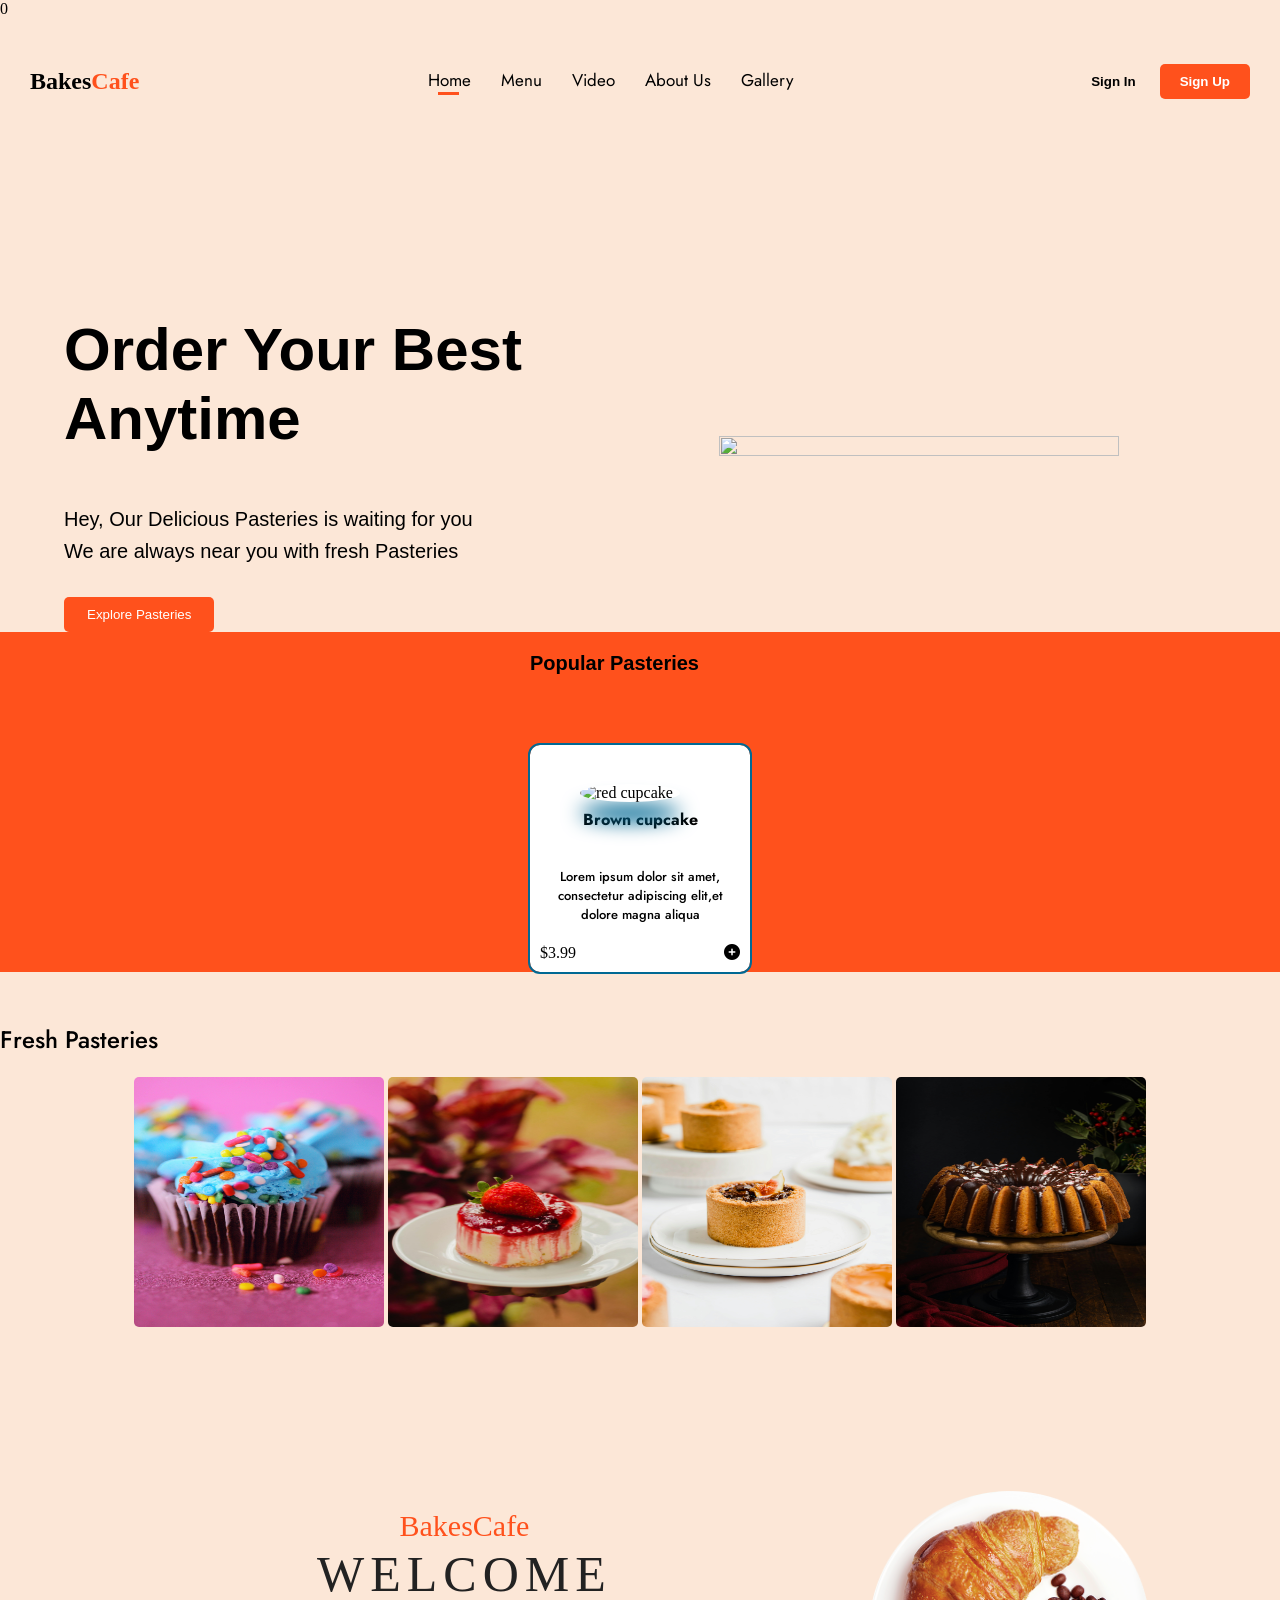
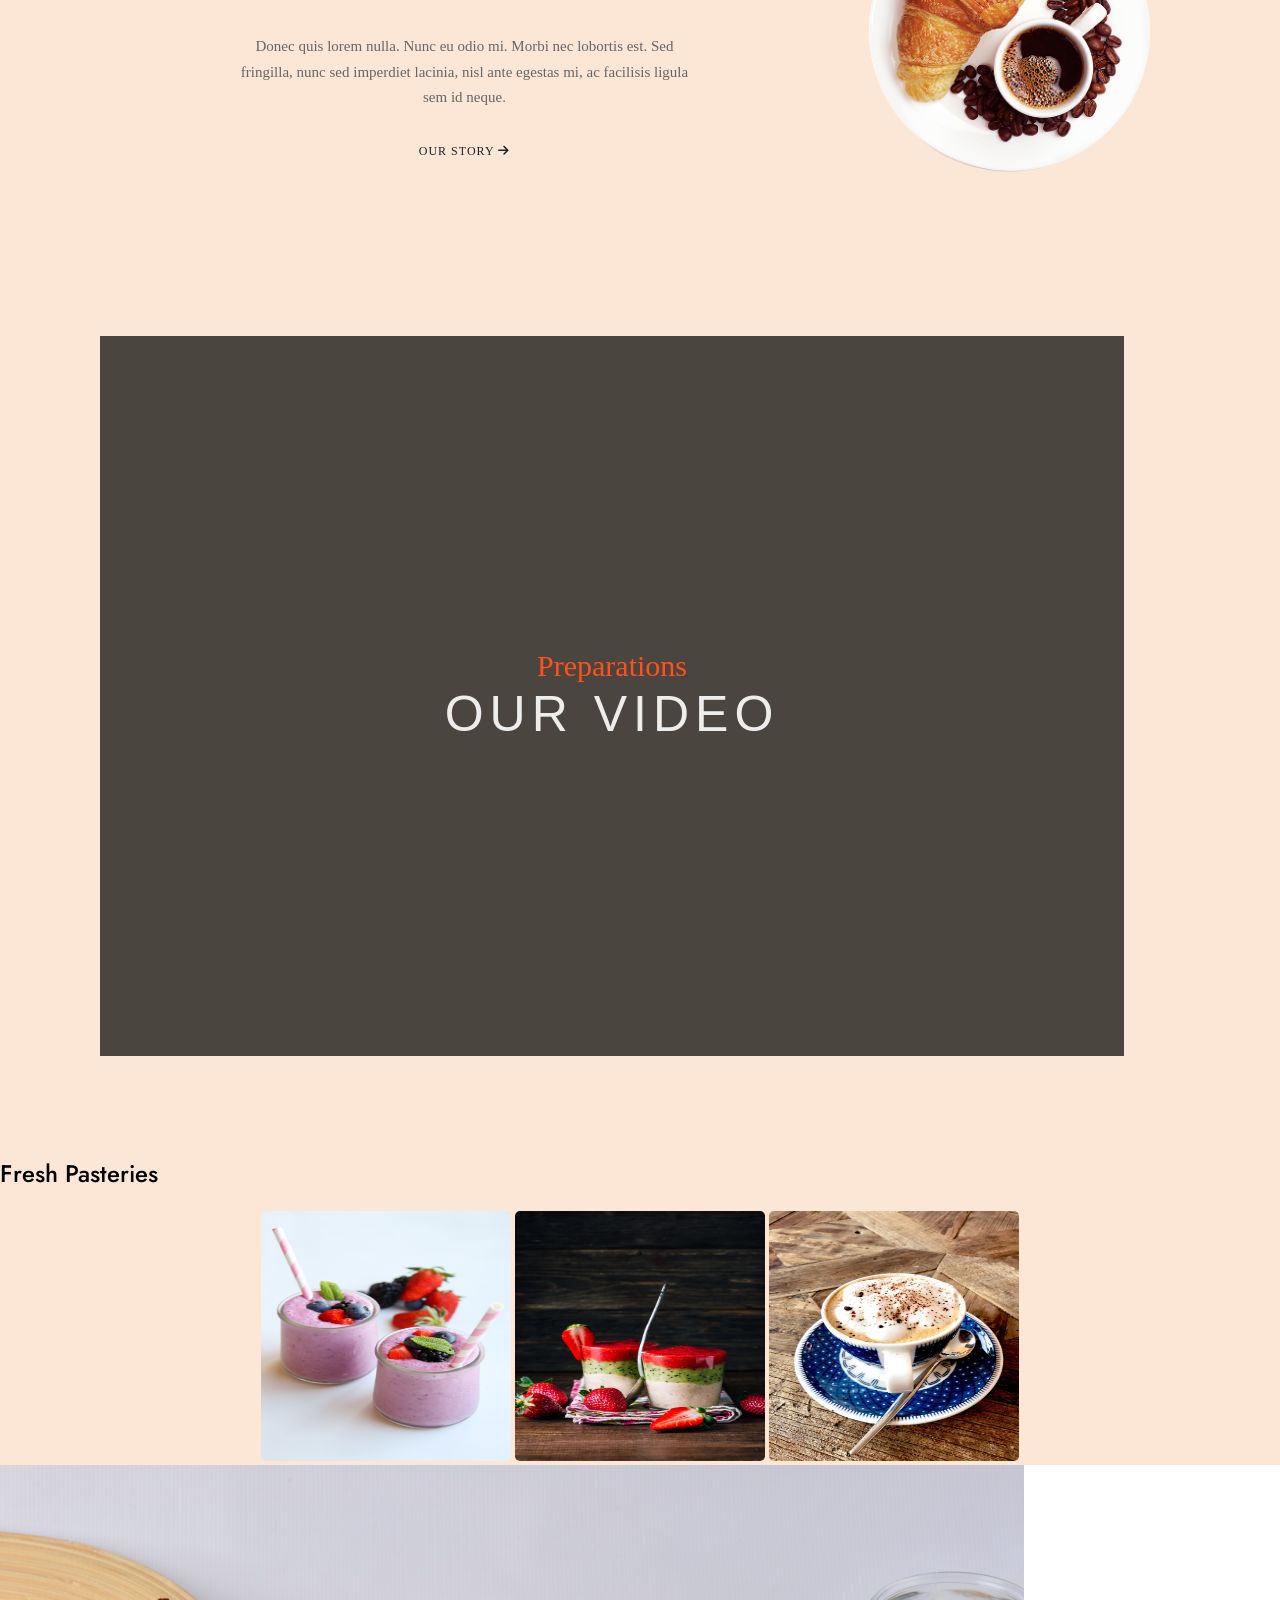
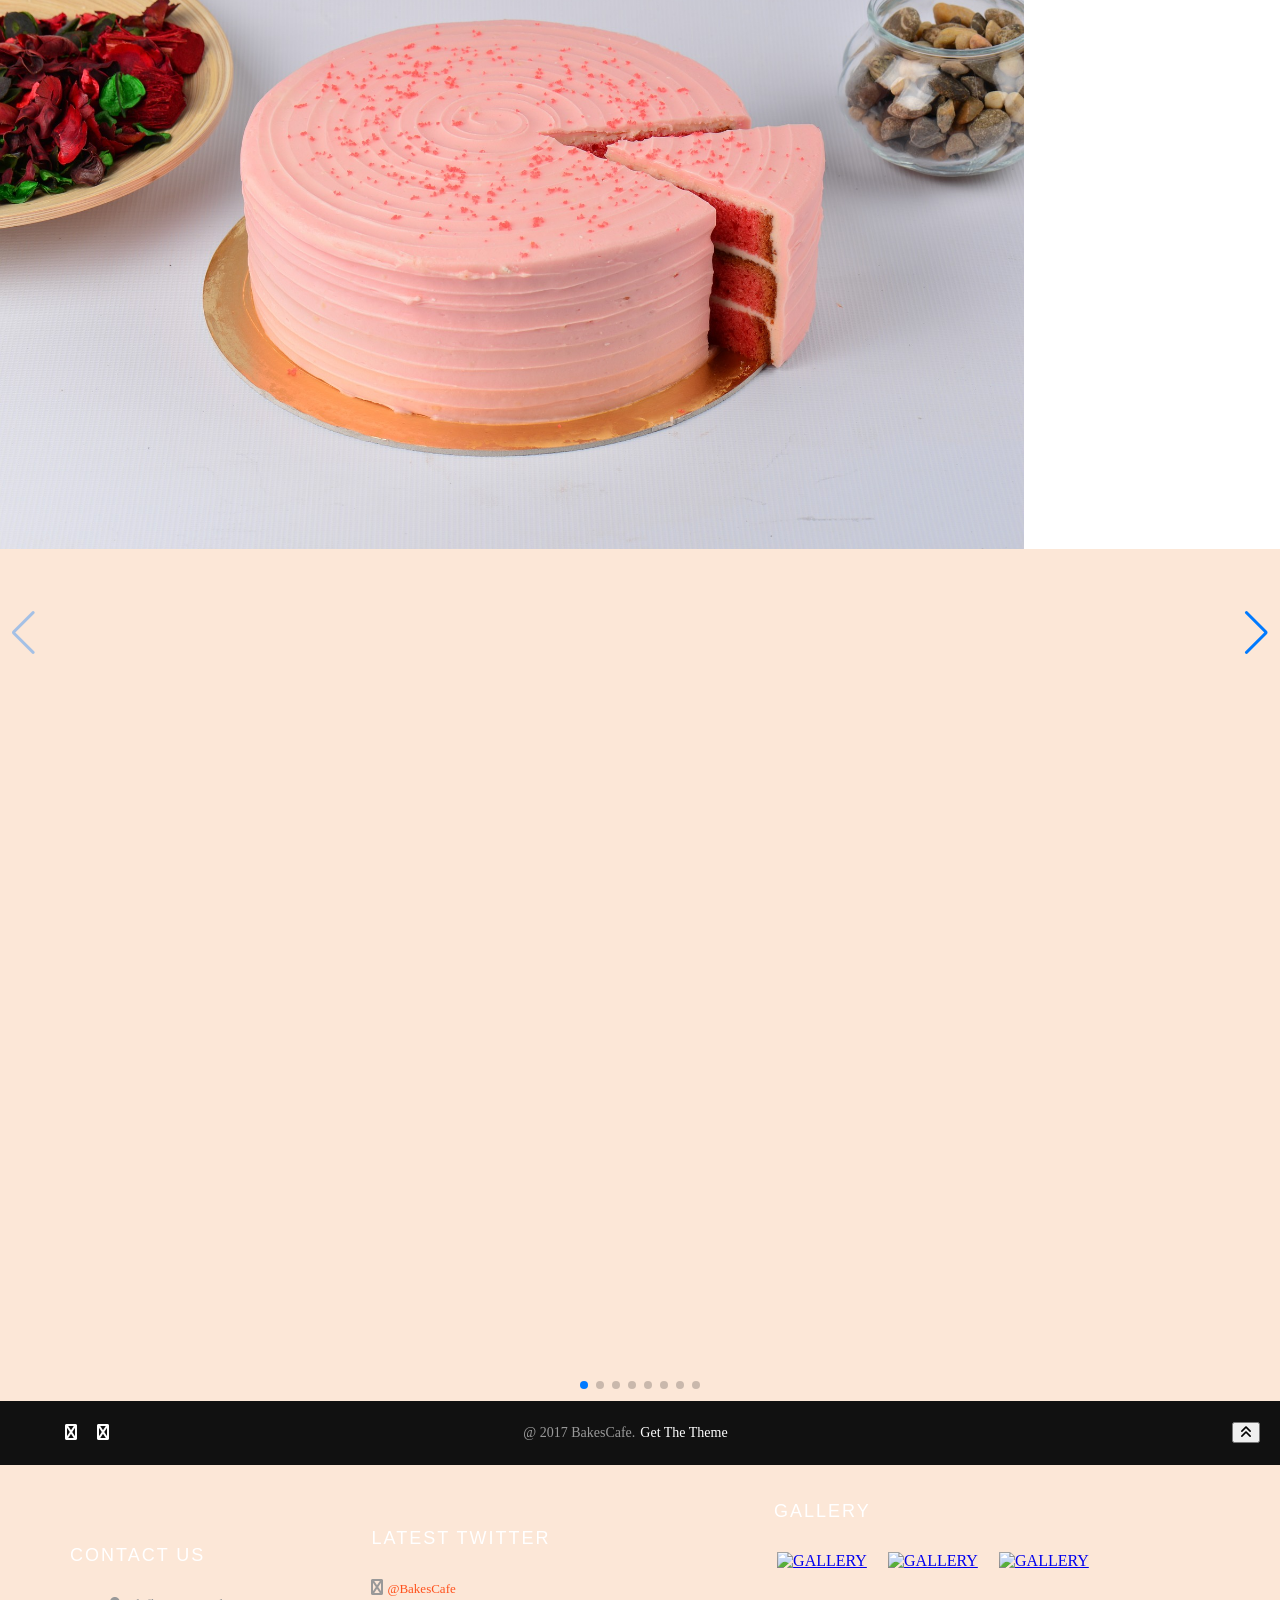
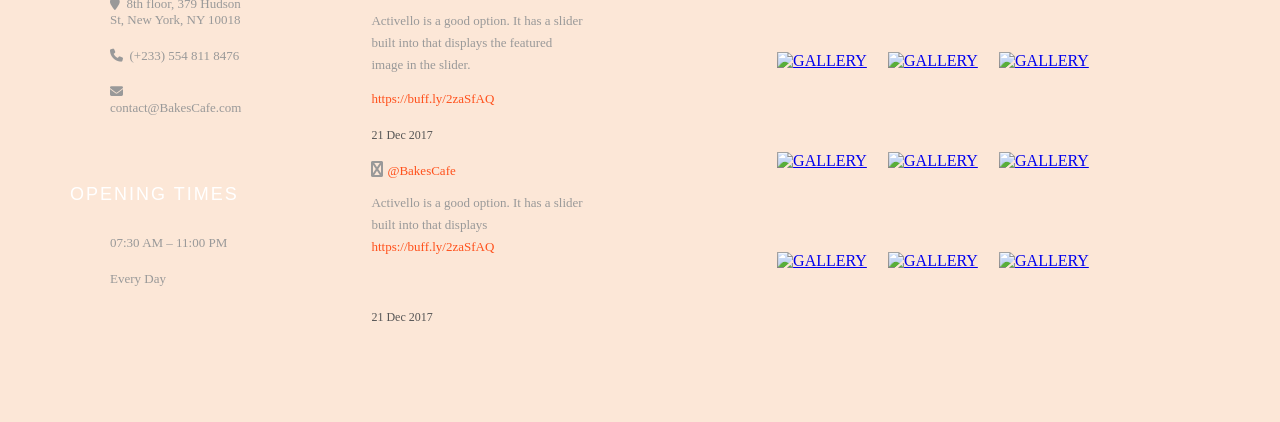
==== commit ea264e6a: "Added sections" ====
--- a/index.html
+++ b/index.html
@@ -137,6 +137,26 @@
         </div>
     </section>
 
+    <section id="Beverages">
+        <div class="fresh">
+            <h1 class="poiret-one">Fresh Pasteries</h1>
+        </div>
+        <div id="fresh-images">
+            <div>
+                <img id="cup" src="./assets/images/smoothie-5154447_1920.jpg" alt="">
+                <img id="cheese" src="./assets/images/smoothies-4998381_1920.jpg" alt="">
+                <img id="small" src="./assets/images/coffee-3727673_1920.jpg" alt="">
+            
+            </div>
+        </div>
+
+    </section>
+
+
+
+
+
+
 
     <section id="gallery">
 
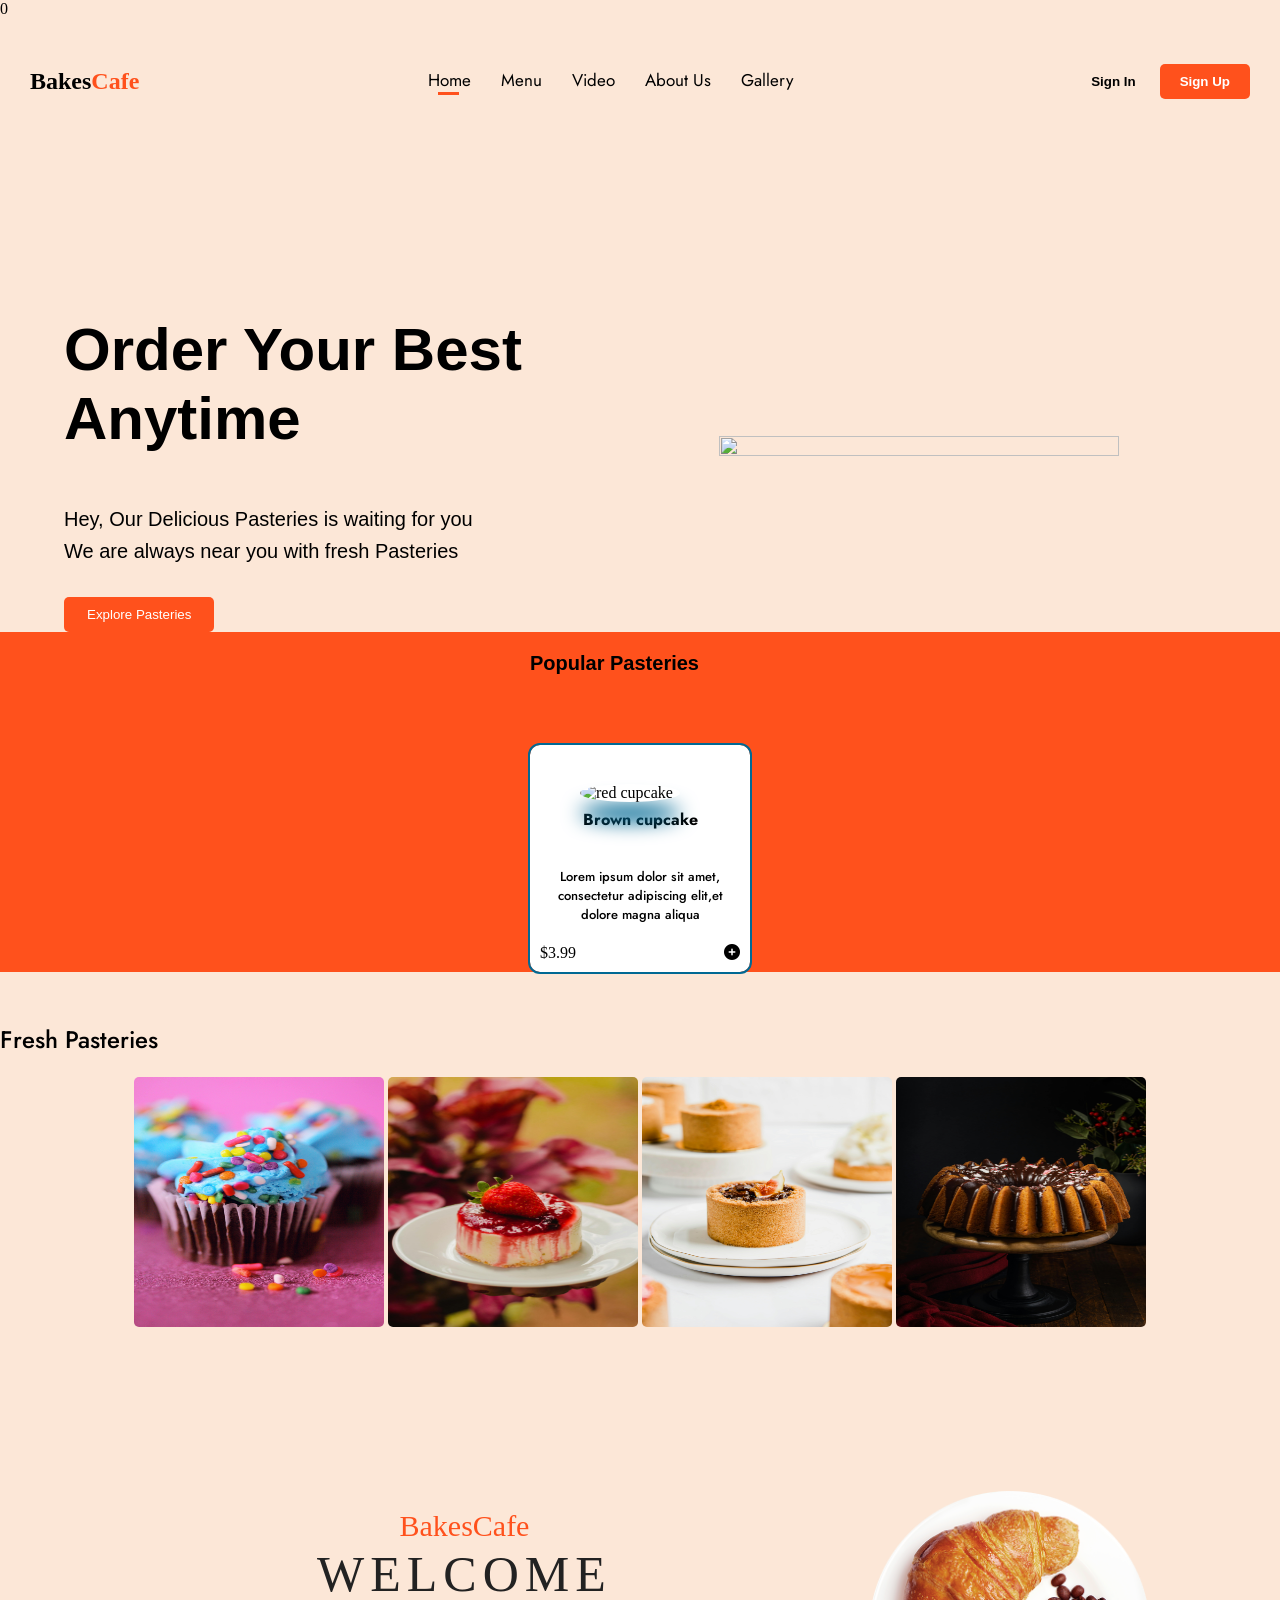
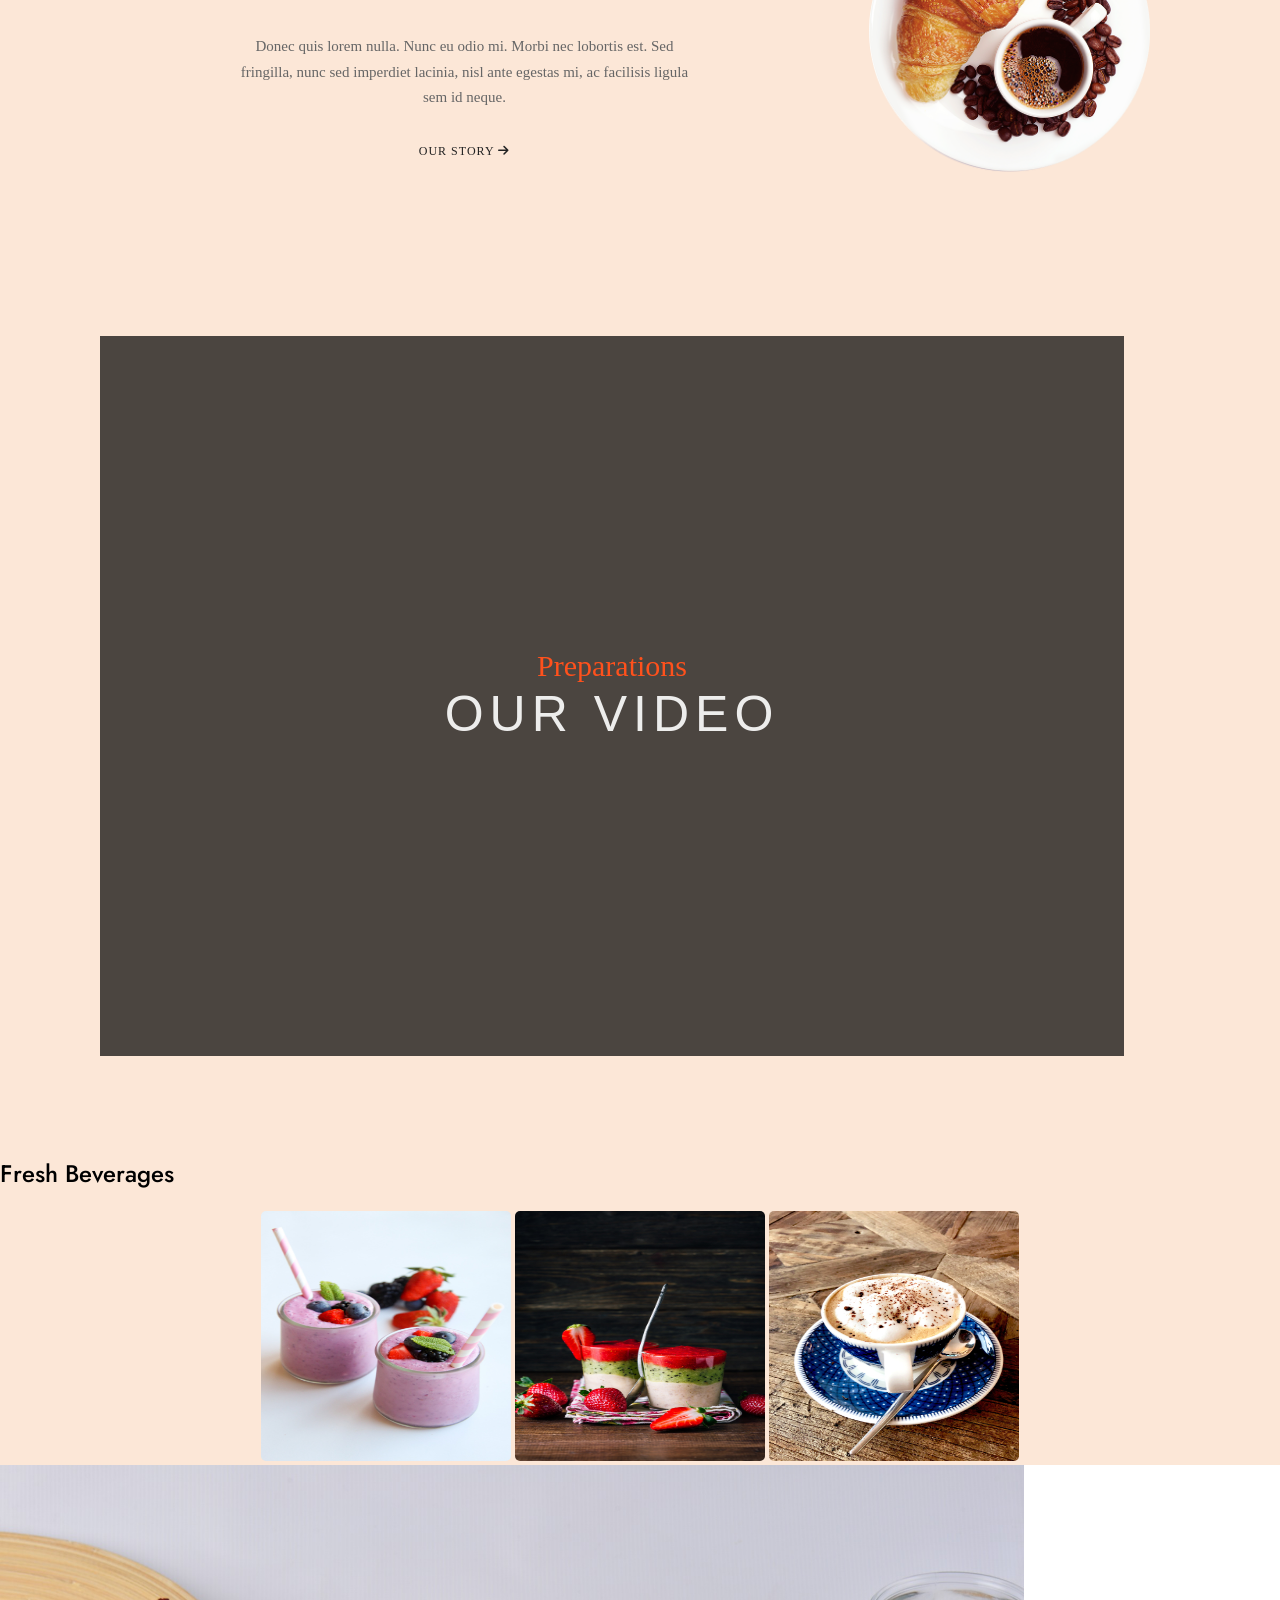
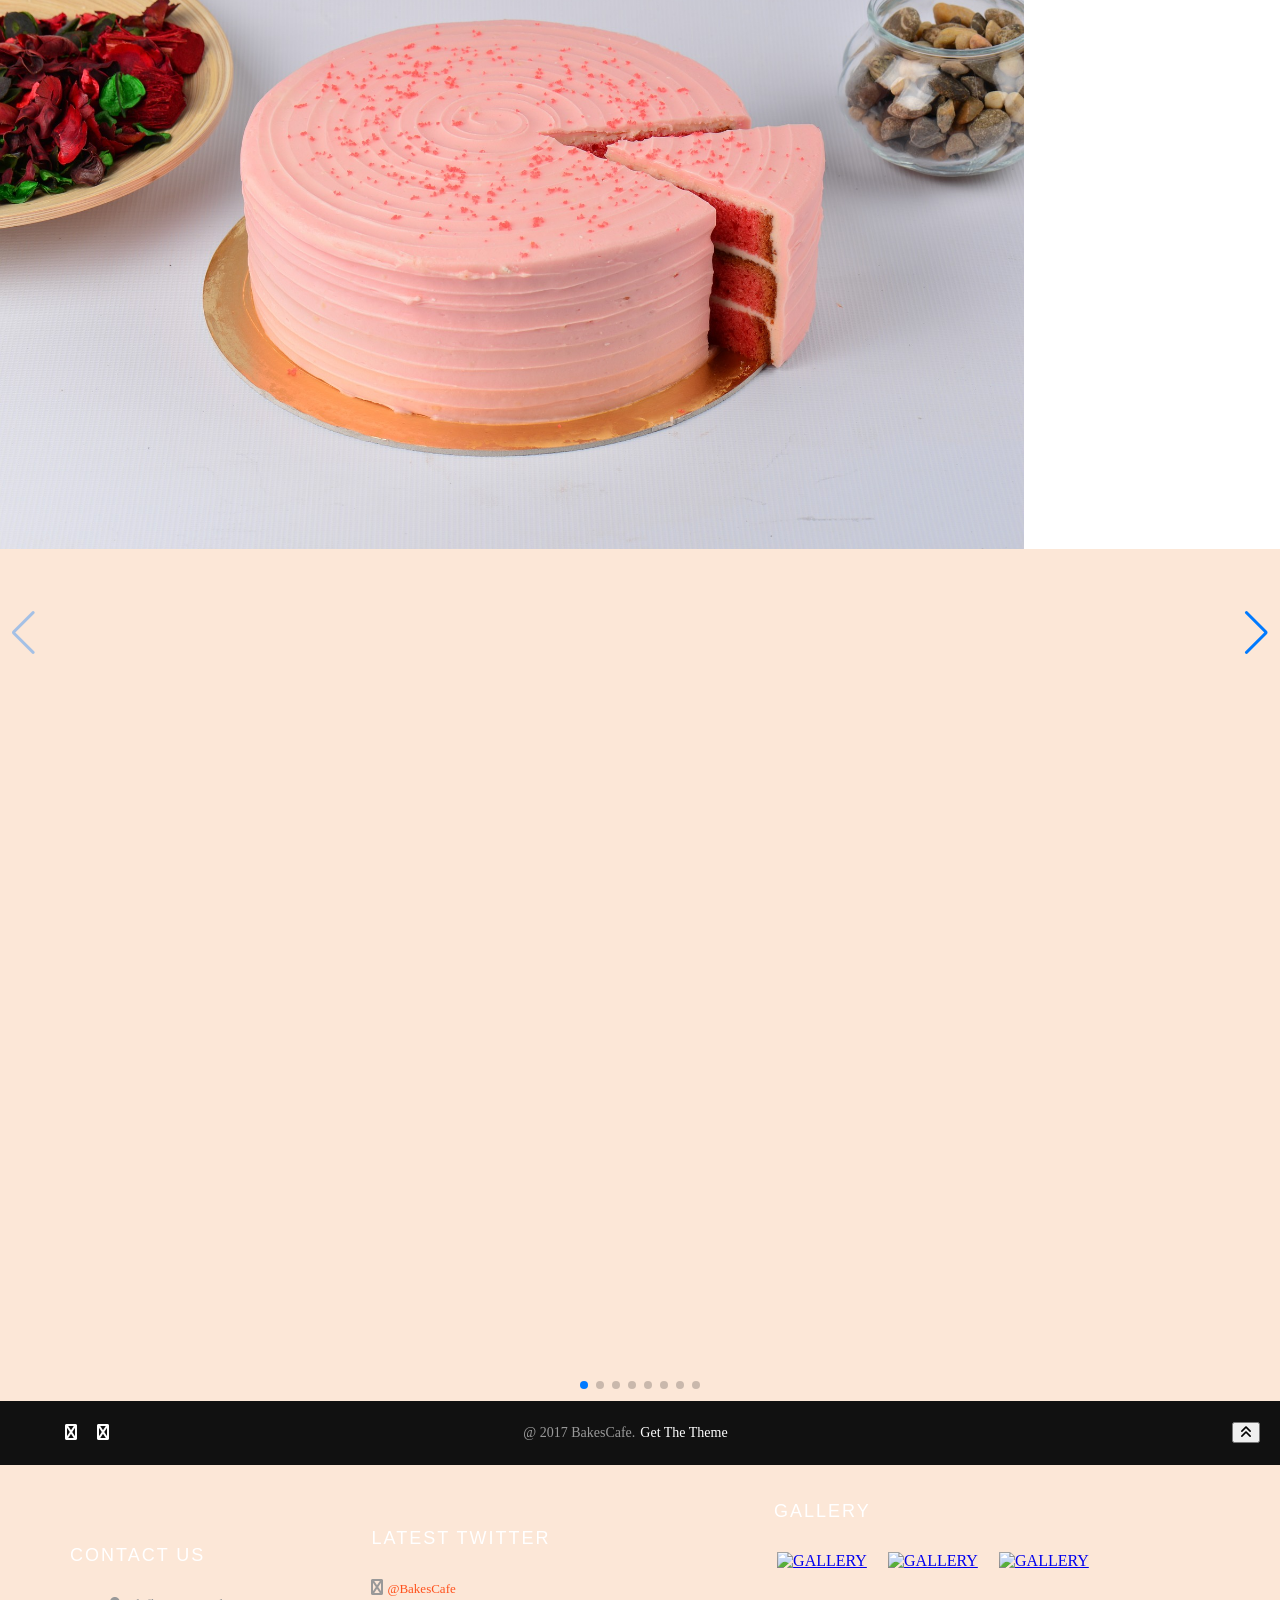
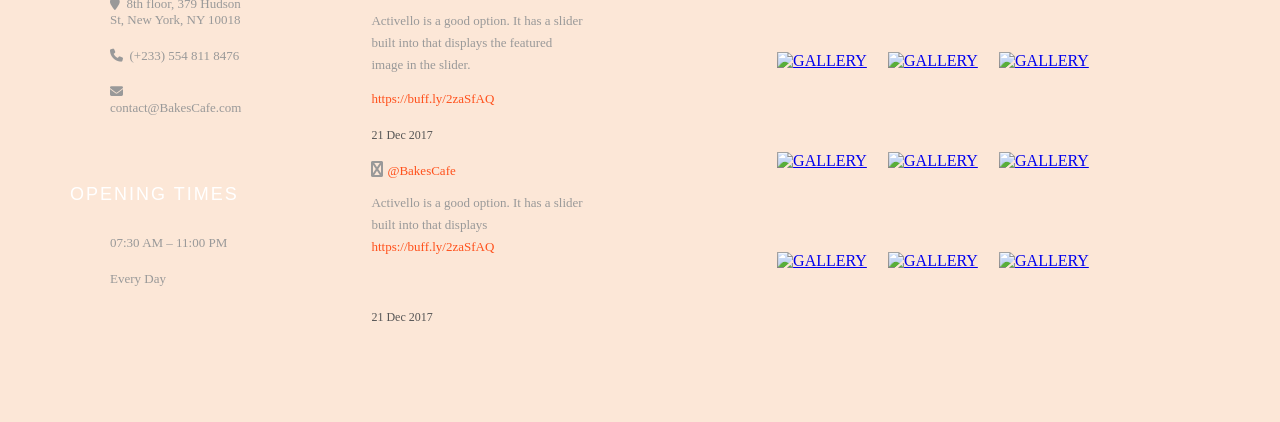
==== commit 964d462e: "Added sections" ====
--- a/index.html
+++ b/index.html
@@ -139,7 +139,7 @@
 
     <section id="Beverages">
         <div class="fresh">
-            <h1 class="poiret-one">Fresh Pasteries</h1>
+            <h1 class="poiret-one">Fresh Beverages</h1>
         </div>
         <div id="fresh-images">
             <div>
